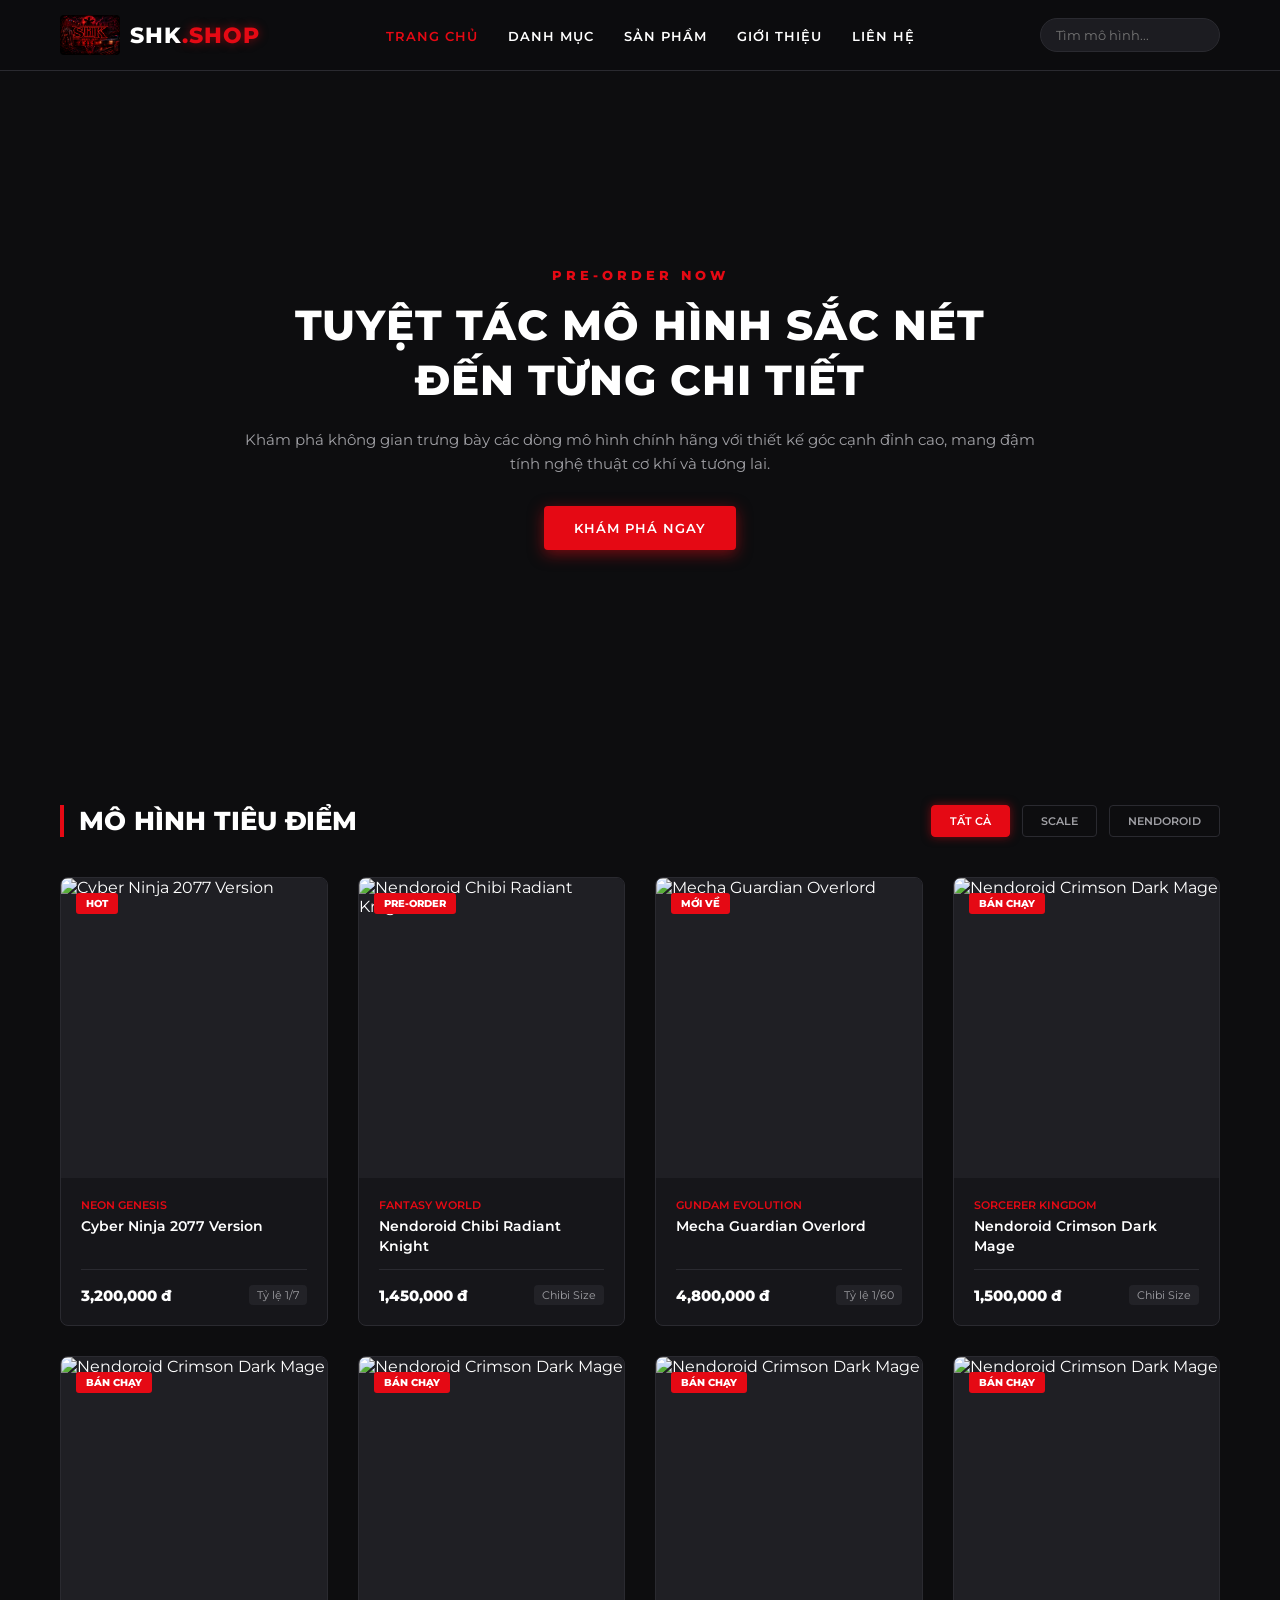
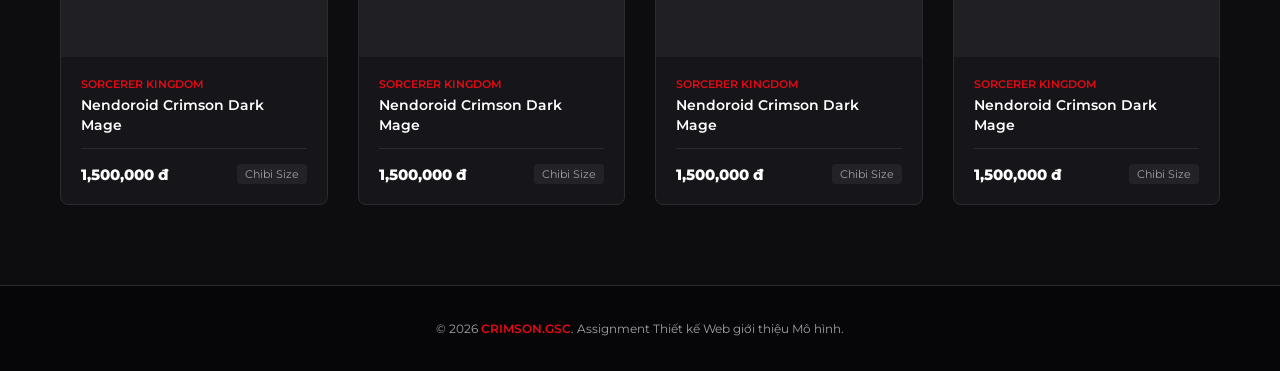
==== index.html @ b0c0d702 "create a project" ====
<!doctype html>
<html lang="vi">
  <head>
    <meta charset="UTF-8" />
    <meta name="viewport" content="width=device-width, initial-scale=1.0" />
    <title>GSC Crimson - Trang Chủ Mô Hình</title>
    <!-- Nhúng font chữ Google -->
    <link
      href="https://fonts.googleapis.com/css2?family=Montserrat:wght@300;400;600;800&display=swap"
      rel="stylesheet"
    />
    <!-- ĐƯỜNG DẪN KẾT NỐI FILE CSS THEO CẤU TRÚC THƯ MỤC CỦA BẠN -->
    <link rel="stylesheet" href="css/style.css" />
  </head>
  <body>
    <!-- NAV BAR -->
    <header>
      <nav class="navbar">
        <div class="logo-container">
          <!-- Sử dụng logo.jpg từ thư mục assets -->
          <img src="assets/logo.jpg" alt="Logo" class="logo-img" />
          <div class="logo-text">
            <a href="index.html">SHK<span>.SHOP</span></a>
          </div>
        </div>

        <!-- ĐƯỜNG DẪN ĐẾN CÁC FILE TRANG CON TRONG THƯ MỤC HTML/ -->
        <ul class="nav-links">
          <li><a href="index.html" class="active">Trang Chủ</a></li>
          <li><a href="html/danh-muc.html">Danh Mục</a></li>
          <li><a href="html/san-pham.html">Sản Phẩm</a></li>
          <li><a href="html/gioi-thieu.html">Giới Thiệu</a></li>
          <li><a href="html/lien-he.html">Liên Hệ</a></li>
        </ul>

        <div class="search-box">
          <input type="text" id="searchInput" placeholder="Tìm mô hình..." />
        </div>
      </nav>
    </header>

    <!-- HERO BANNER -->
    <section class="hero">
      <div class="hero-content">
        <span class="hero-tag">Pre-Order Now</span>
        <h1>Tuyệt Tác Mô Hình Sắc Nét Đến Từng Chi Tiết</h1>
        <p>
          Khám phá không gian trưng bày các dòng mô hình chính hãng với thiết kế
          góc cạnh đỉnh cao, mang đậm tính nghệ thuật cơ khí và tương lai.
        </p>
        <button
          class="cta-btn"
          onclick="window.location.href = 'html/san-pham.html'"
        >
          Khám Phá Ngay
        </button>
      </div>
    </section>

    <!-- DANH SÁCH MÔ HÌNH TIÊU ĐIỂM -->
    <main class="main-container">
      <div class="section-header">
        <h2>Mô Hình Tiêu Điểm</h2>
        <div class="filter-tabs">
          <button
            class="filter-btn active"
            onclick="filterCategory('all', event)"
          >
            Tất cả
          </button>
          <button class="filter-btn" onclick="filterCategory('scale', event)">
            Scale
          </button>
          <button class="filter-btn" onclick="filterCategory('nendo', event)">
            Nendoroid
          </button>
        </div>
      </div>

      <!-- LƯỚI SẢN PHẨM RỖNG - JAVASCRIPT SẼ TỰ ĐỘNG SINH CODE VÀO ĐÂY -->
      <div class="products-grid" id="productGrid"></div>
    </main>

    <!-- FOOTER -->
    <footer>
      <p>
        &copy; 2026 <span>CRIMSON.GSC</span>. Assignment Thiết kế Web giới thiệu
        Mô hình.
      </p>
    </footer>

    <!-- ĐƯỜNG DẪN KẾT NỐI FILE SCRIPT JS -->
    <script src="js/script.js"></script>
    <script>
      // 1. Tự động đổ dữ liệu từ mảng products vào giao diện khi vừa tải trang
      // Tham số thứ hai là `false` vì file index.html đang nằm ngoài thư mục gốc
      loadAllProducts(products, false);

      // 2. Kích hoạt bộ lắng nghe sự kiện tìm kiếm cho ô nhập liệu #searchInput
      searchProducts(false);
    </script>
  </body>
</html>
---- css/style.css ----
/* ================== INITIAL SETUP & VARIABLES ================== */
:root {
  --bg-color: #0d0d0f;
  --card-bg: #16161a;
  --primary-color: #e50914; /* Đỏ Crimson */
  --primary-glow: rgba(229, 9, 20, 0.5);
  --text-light: #ffffff;
  --text-muted: #a0a0a5;
  --border-color: #2a2a30;
}

* {
  margin: 0;
  padding: 0;
  box-sizing: border-box;
  font-family: "Montserrat", sans-serif;
}

body {
  background-color: var(--bg-color);
  color: var(--text-light);
  overflow-x: hidden;
}

a {
  text-decoration: none;
  color: inherit;
}

/* ================== NAVIGATION BAR ================== */
header {
  position: fixed;
  top: 0;
  left: 0;
  width: 100%;
  background: rgba(13, 13, 15, 0.85);
  backdrop-filter: blur(10px);
  border-bottom: 1px solid var(--border-color);
  z-index: 1000;
}

.navbar {
  max-width: 1200px;
  margin: 0 auto;
  display: flex;
  justify-content: space-between;
  align-items: center;
  padding: 15px 20px;
}

.logo-container {
  display: flex;
  align-items: center;
  gap: 10px;
}

.logo-img {
  height: 40px;
  width: auto;
  border-radius: 4px;
}

.logo-text {
  font-size: 22px;
  font-weight: 800;
  letter-spacing: 1px;
}

.logo-text span {
  color: var(--primary-color);
  text-shadow: 0 0 10px var(--primary-glow);
}

.nav-links {
  display: flex;
  list-style: none;
  gap: 30px;
}

.nav-links a {
  font-size: 13px;
  font-weight: 600;
  text-transform: uppercase;
  letter-spacing: 1px;
  transition: color 0.3s ease;
}

.nav-links a:hover,
.nav-links a.active {
  color: var(--primary-color);
}

.search-box input {
  background: #1c1c21;
  border: 1px solid var(--border-color);
  padding: 8px 15px;
  border-radius: 20px;
  color: var(--text-light);
  outline: none;
  width: 180px;
  transition: all 0.3s ease;
}

.search-box input:focus {
  border-color: var(--primary-color);
  box-shadow: 0 0 10px var(--primary-glow);
  width: 230px;
}

/* ================== HERO SECTION ================== */
.hero {
  height: 75vh;
  display: flex;
  align-items: center;
  justify-content: center;
  position: relative;
  background:
    linear-gradient(rgba(13, 13, 15, 0.5), rgba(13, 13, 15, 0.95)),
    url("https://images.unsplash.com/photo-1608889174637-3c44f6326f1a?q=80&w=1920")
      no-repeat center center/cover;
  padding: 0 20px;
  margin-top: 70px;
}

.hero-content {
  text-align: center;
  max-width: 800px;
  z-index: 10;
}

.hero-tag {
  font-size: 13px;
  color: var(--primary-color);
  font-weight: 800;
  text-transform: uppercase;
  letter-spacing: 4px;
  margin-bottom: 15px;
  display: inline-block;
}

.hero h1 {
  font-size: 42px;
  font-weight: 800;
  text-transform: uppercase;
  letter-spacing: 1px;
  margin-bottom: 20px;
  line-height: 1.3;
}

.hero p {
  color: var(--text-muted);
  font-size: 15px;
  margin-bottom: 30px;
  line-height: 1.6;
}

.cta-btn {
  background: var(--primary-color);
  color: var(--text-light);
  padding: 14px 30px;
  font-weight: 600;
  text-transform: uppercase;
  letter-spacing: 1px;
  border-radius: 4px;
  box-shadow: 0 4px 15px var(--primary-glow);
  transition: all 0.3s ease;
  border: none;
  cursor: pointer;
}

.cta-btn:hover {
  transform: translateY(-2px);
  box-shadow: 0 6px 20px rgba(229, 9, 20, 0.7);
}

/* ================== MAIN CONTENT & GRID ================== */
.main-container {
  max-width: 1200px;
  margin: 60px auto;
  padding: 0 20px;
}

.section-header {
  display: flex;
  justify-content: space-between;
  align-items: flex-end;
  margin-bottom: 40px;
  border-left: 4px solid var(--primary-color);
  padding-left: 15px;
}

.section-header h2 {
  font-size: 26px;
  text-transform: uppercase;
  font-weight: 800;
}

.filter-tabs {
  display: flex;
  gap: 12px;
}

.filter-btn {
  background: transparent;
  border: 1px solid var(--border-color);
  color: var(--text-muted);
  padding: 8px 18px;
  font-size: 11px;
  font-weight: 600;
  text-transform: uppercase;
  cursor: pointer;
  border-radius: 4px;
  transition: all 0.3s ease;
}

.filter-btn.active,
.filter-btn:hover {
  background: var(--primary-color);
  border-color: var(--primary-color);
  color: var(--text-light);
  box-shadow: 0 0 10px var(--primary-glow);
}

.products-grid {
  display: grid;
  grid-template-columns: repeat(auto-fill, minmax(260px, 1fr));
  gap: 30px;
}

.product-card {
  background: var(--card-bg);
  border: 1px solid var(--border-color);
  border-radius: 8px;
  overflow: hidden;
  transition: all 0.3s ease;
  position: relative;
}

.product-card:hover {
  transform: translateY(-5px);
  border-color: var(--primary-color);
  box-shadow: 0 10px 20px rgba(229, 9, 20, 0.15);
}

.badge {
  position: absolute;
  top: 15px;
  left: 15px;
  background: var(--primary-color);
  color: white;
  padding: 4px 10px;
  font-size: 10px;
  font-weight: 800;
  text-transform: uppercase;
  border-radius: 3px;
  z-index: 5;
}

.img-container {
  width: 100%;
  height: 300px;
  overflow: hidden;
  background: #1f1f24;
}

.img-container img {
  width: 100%;
  height: 100%;
  object-fit: cover;
  transition: transform 0.4s ease;
}

.product-card:hover .img-container img {
  transform: scale(1.06);
}

.product-info {
  padding: 20px;
}

.product-series {
  font-size: 11px;
  color: var(--primary-color);
  font-weight: 600;
  text-transform: uppercase;
  margin-bottom: 5px;
}

.product-title {
  font-size: 14px;
  font-weight: 600;
  margin-bottom: 12px;
  line-height: 1.4;
  height: 40px;
  display: -webkit-box;
  -webkit-line-clamp: 2;
  -webkit-box-orient: vertical;
  overflow: hidden;
}

.product-meta {
  display: flex;
  justify-content: space-between;
  align-items: center;
  border-top: 1px solid var(--border-color);
  padding-top: 15px;
}

.price {
  font-weight: 800;
  font-size: 15px;
}

.scale {
  font-size: 11px;
  color: var(--text-muted);
  background: #222227;
  padding: 3px 8px;
  border-radius: 4px;
}

/* ================== FOOTER ================== */
footer {
  background: #060608;
  border-top: 1px solid var(--border-color);
  padding: 35px 20px;
  text-align: center;
  margin-top: 80px;
}

footer p {
  color: var(--text-muted);
  font-size: 12px;
}

footer span {
  color: var(--primary-color);
  font-weight: 600;
}
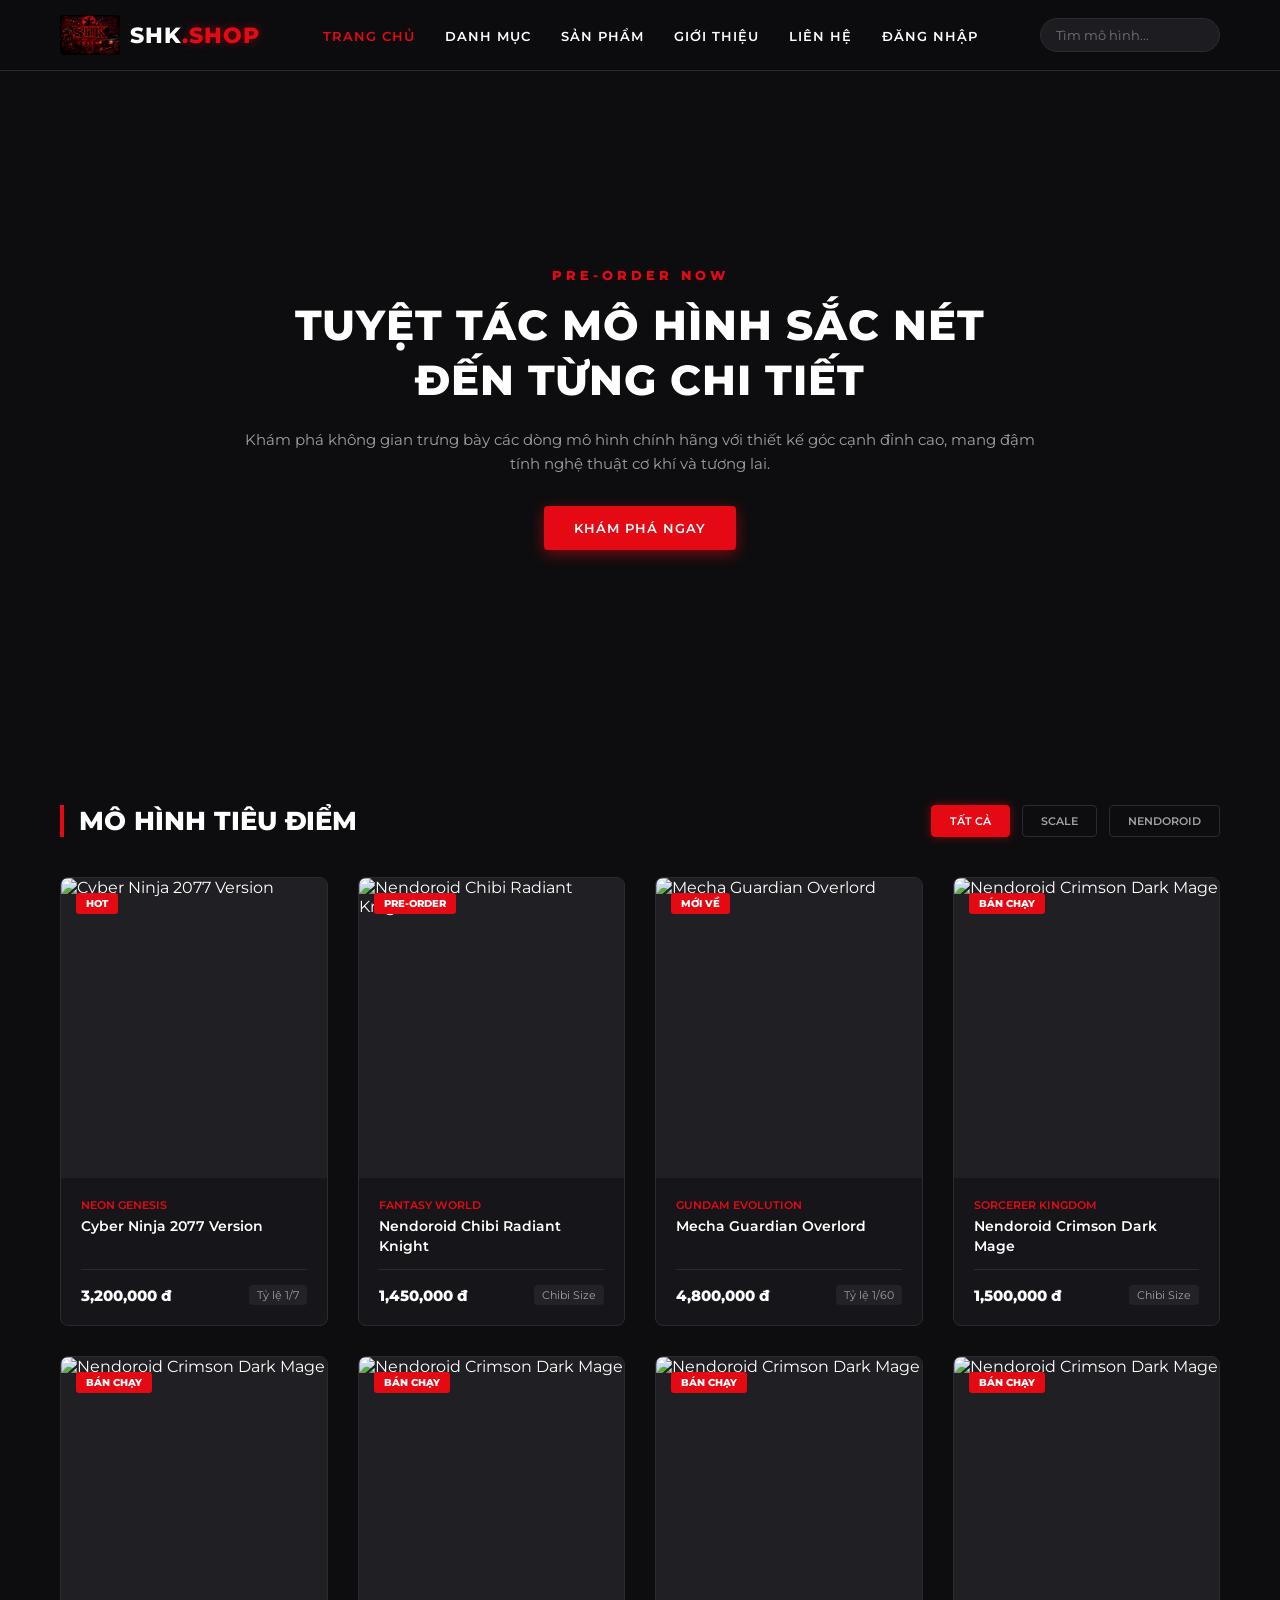
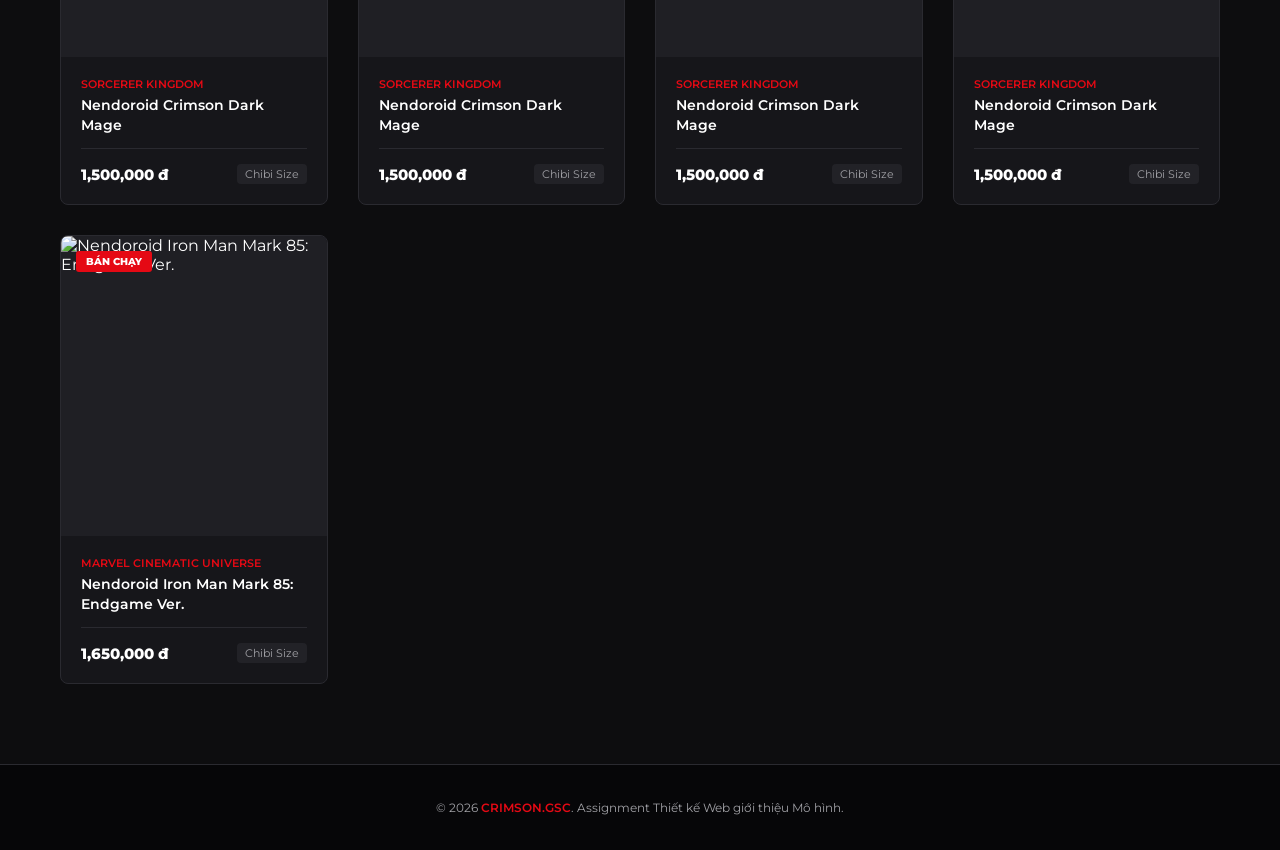
==== commit 0d7296ab: "Create a project" ====
--- a/index.html
+++ b/index.html
@@ -31,6 +31,7 @@
           <li><a href="html/san-pham.html">Sản Phẩm</a></li>
           <li><a href="html/gioi-thieu.html">Giới Thiệu</a></li>
           <li><a href="html/lien-he.html">Liên Hệ</a></li>
+          <li><a href="html/dang-nhap.html" id="navAuth">Đăng Nhập</a></li>
         </ul>
 
         <div class="search-box">
@@ -99,5 +100,18 @@
       // 2. Kích hoạt bộ lắng nghe sự kiện tìm kiếm cho ô nhập liệu #searchInput
       searchProducts(false);
     </script>
+    <script>
+      // Kiểm tra nếu có người dùng đã đăng nhập thành công
+      const currentUser = localStorage.getItem("currentUser");
+      if (currentUser) {
+        const navAuth = document.getElementById("navAuth");
+        navAuth.innerText = `Hi, ${currentUser} (Thoát)`;
+        navAuth.href = "#";
+        navAuth.onclick = function () {
+          localStorage.removeItem("currentUser"); // Đăng xuất
+          window.location.reload();
+        };
+      }
+    </script>
   </body>
 </html>
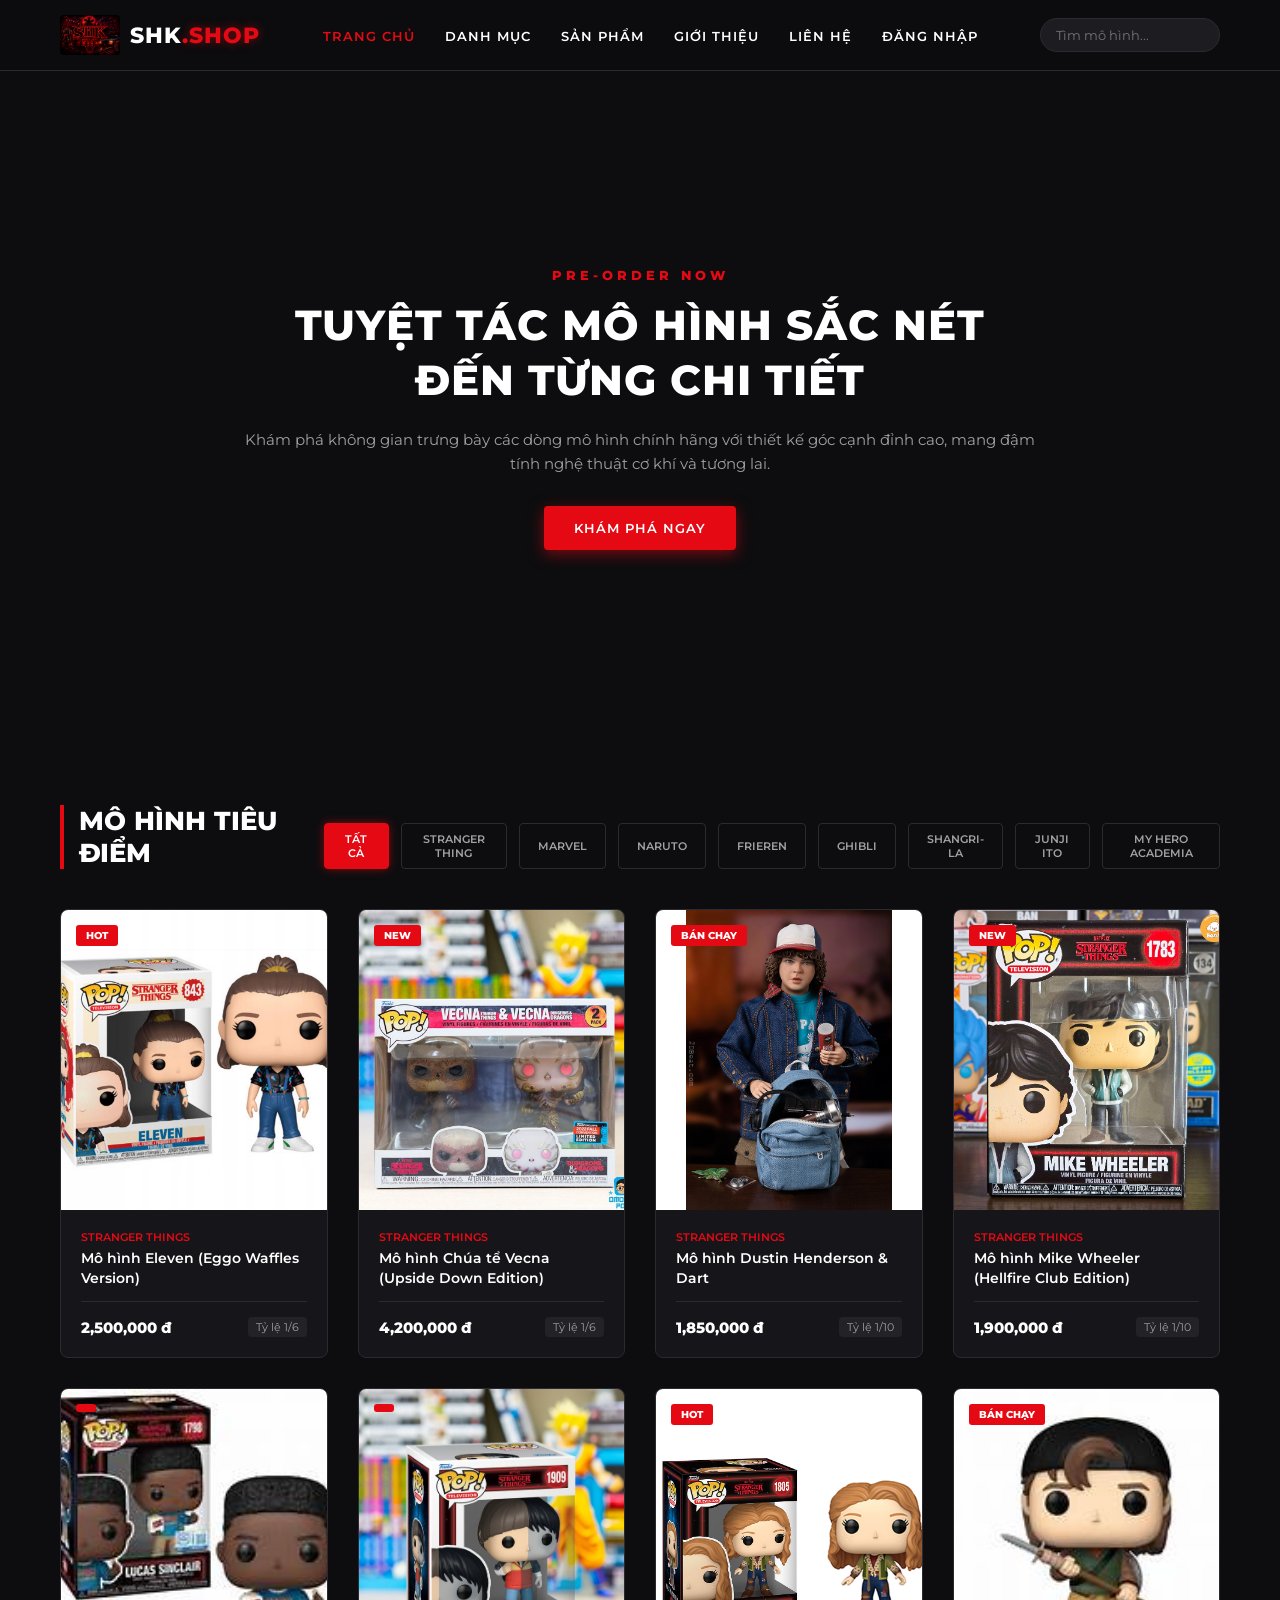
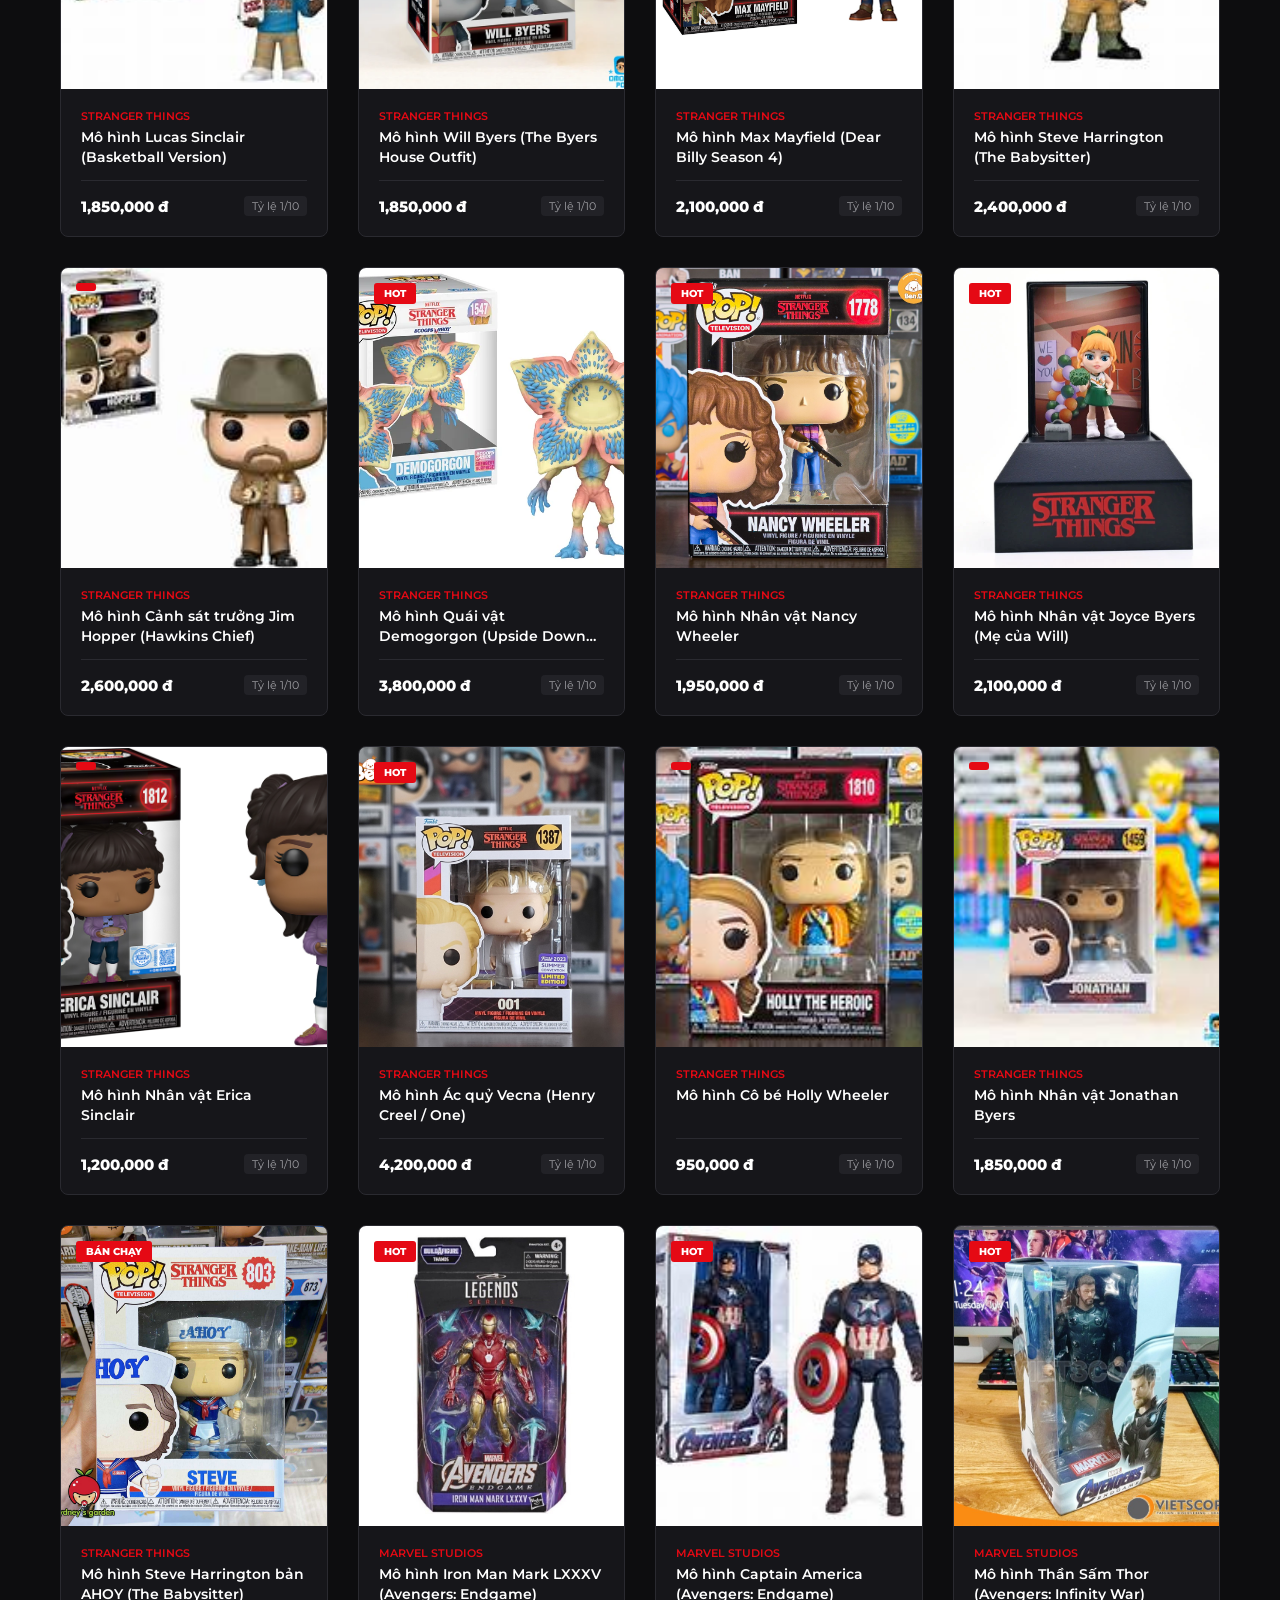
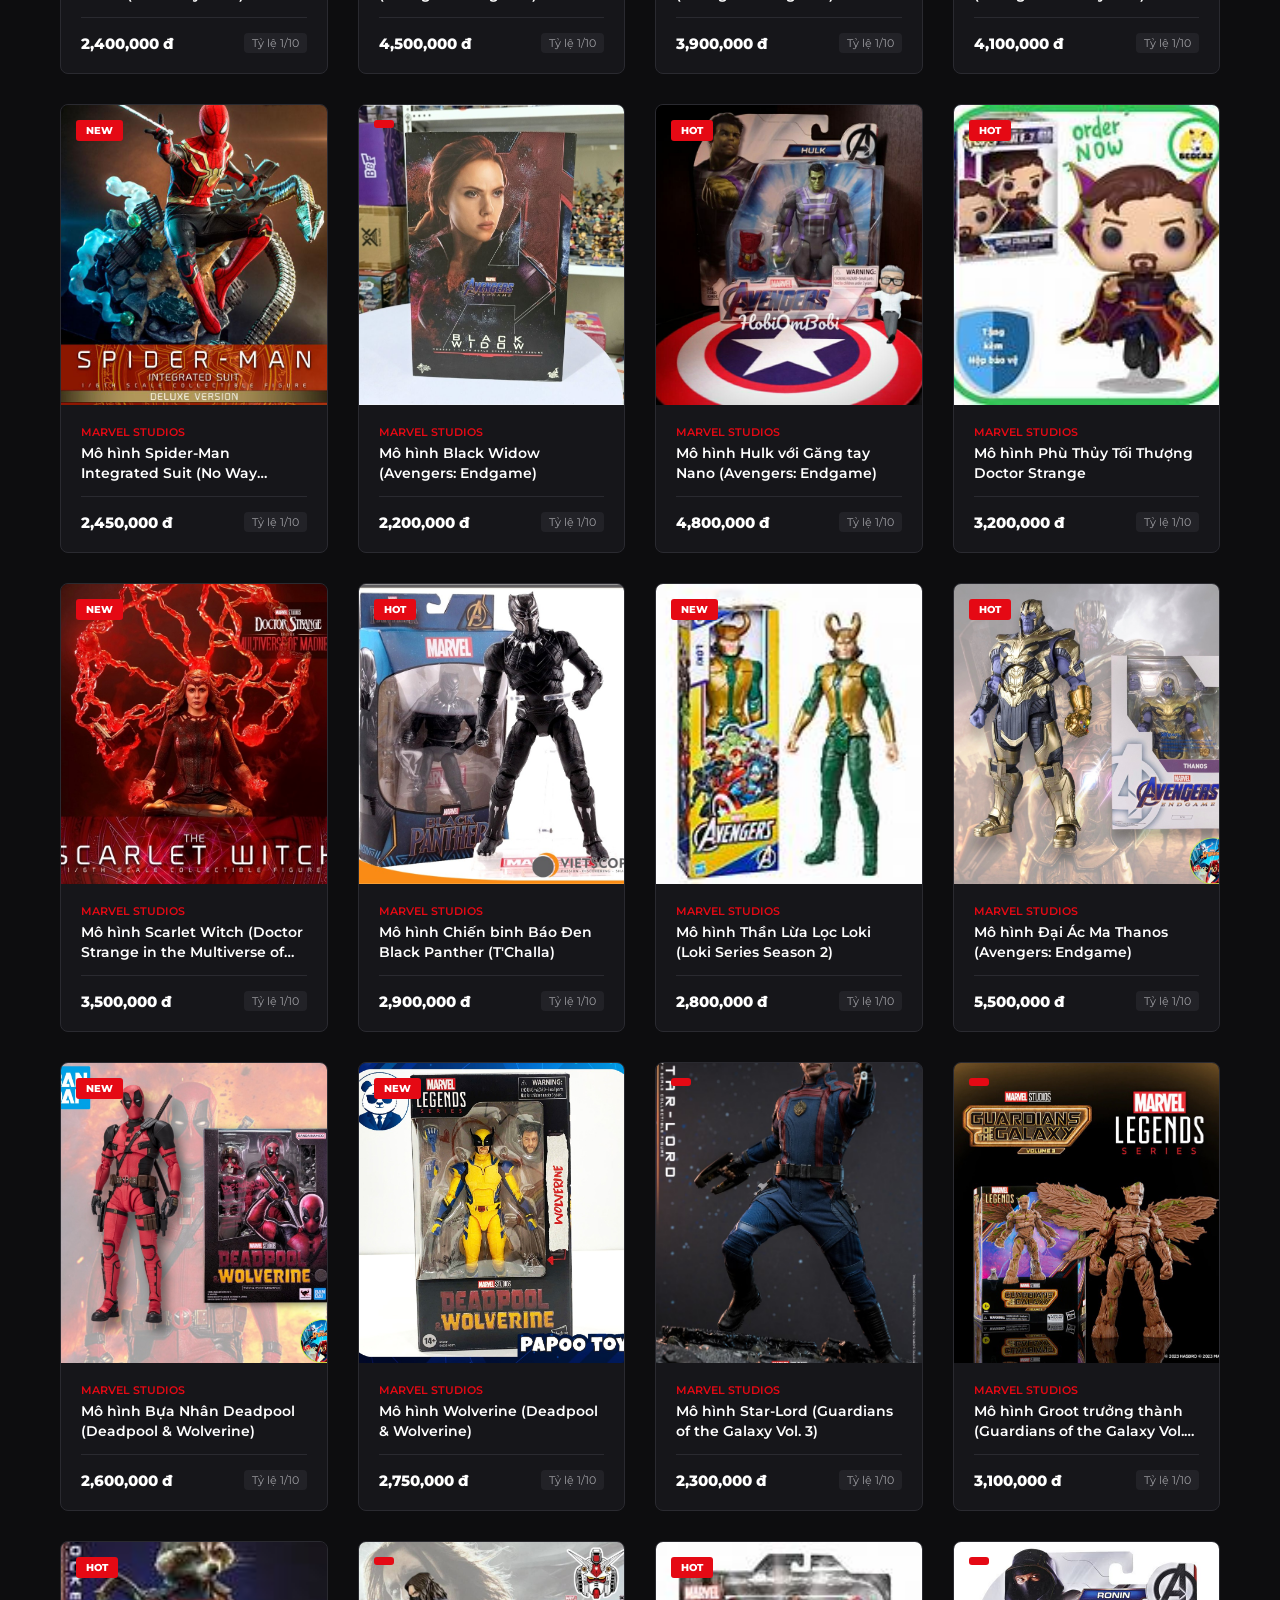
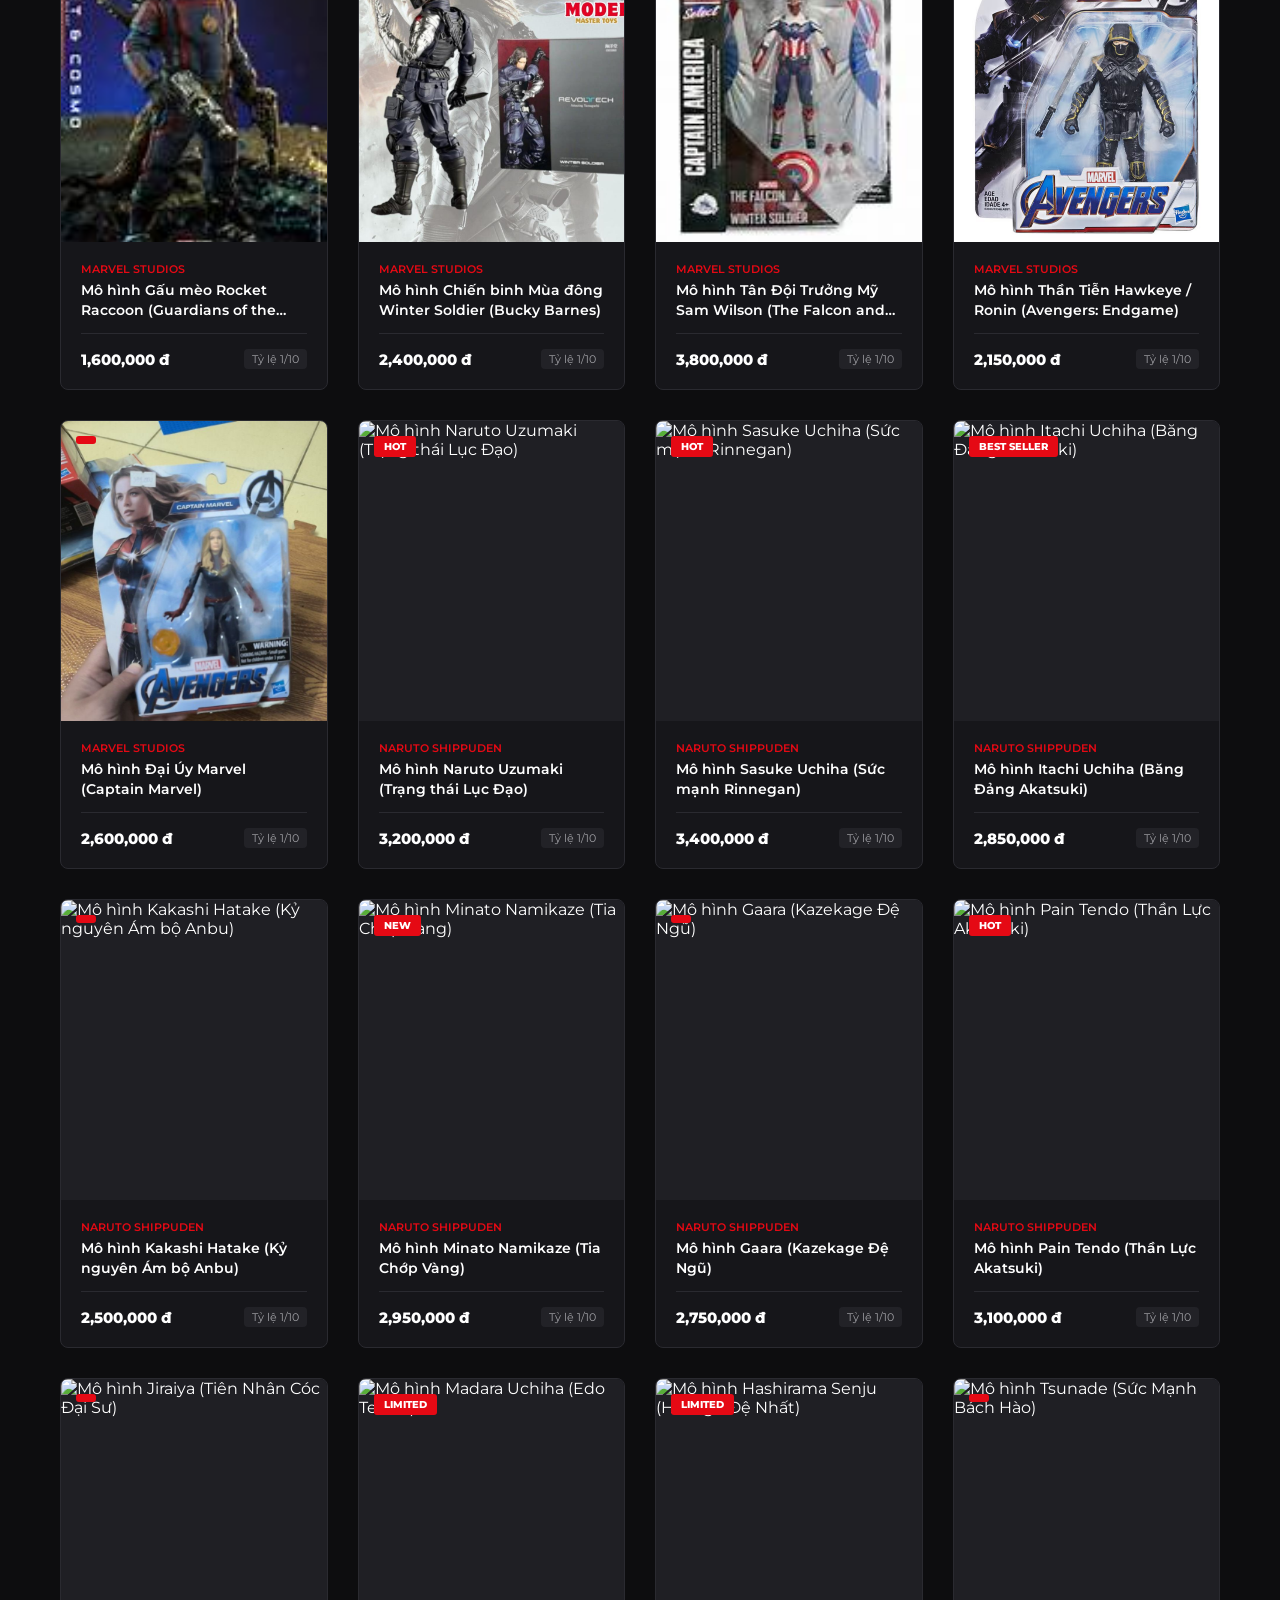
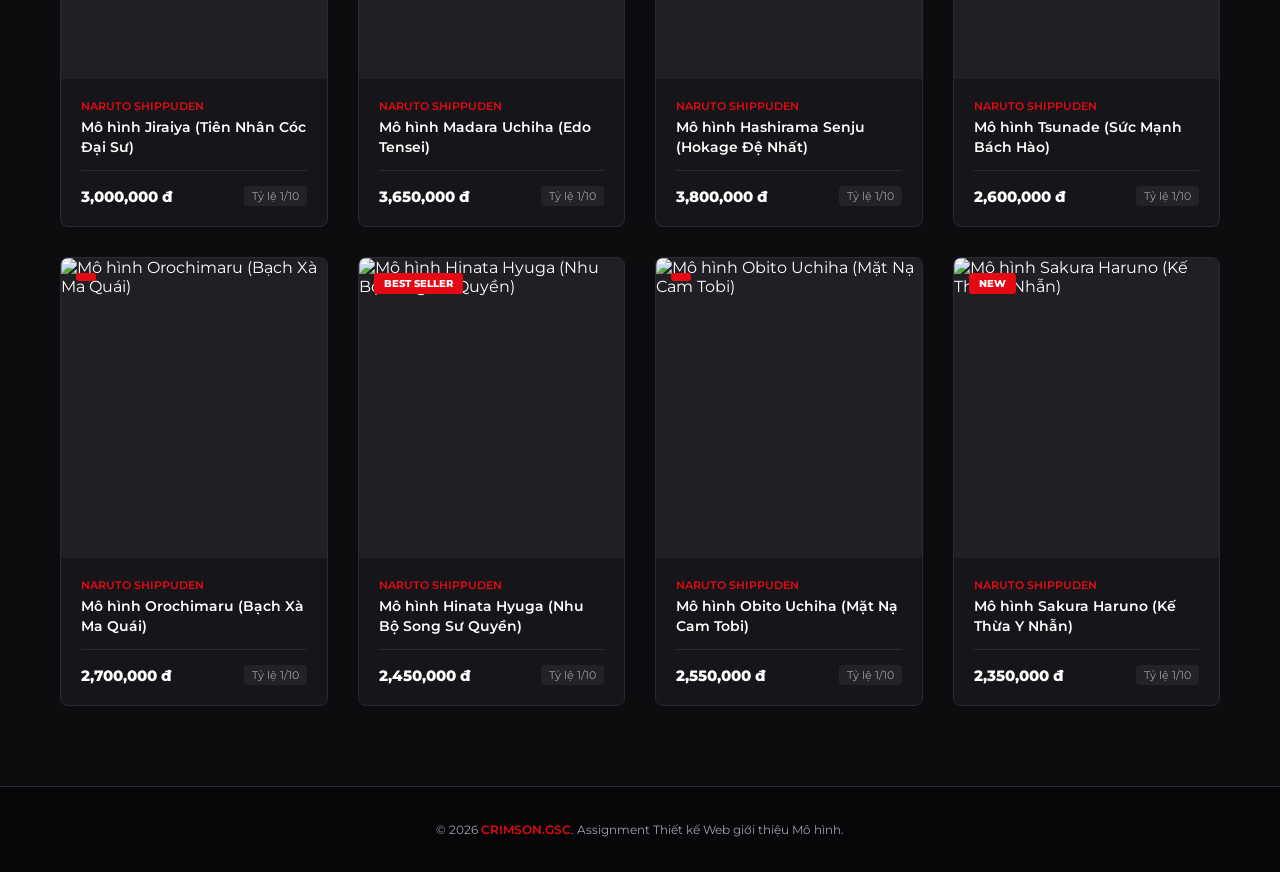
==== commit e70aa35e: "Create a project" ====
--- a/index.html
+++ b/index.html
@@ -63,17 +63,57 @@
       <div class="section-header">
         <h2>Mô Hình Tiêu Điểm</h2>
         <div class="filter-tabs">
+          <!-- Tìm cụm nút kế bên tiêu đề MÔ HÌNH TIÊU ĐIỂM và sửa lại thành: -->
           <button
             class="filter-btn active"
-            onclick="filterCategory('all', event)"
+            onclick="filterHomeProducts('all', this)"
           >
-            Tất cả
+            TẤT CẢ
           </button>
-          <button class="filter-btn" onclick="filterCategory('scale', event)">
-            Scale
+          <button
+            class="filter-btn"
+            onclick="filterHomeProducts('strangerthing', this)"
+          >
+            STRANGER THING
           </button>
-          <button class="filter-btn" onclick="filterCategory('nendo', event)">
-            Nendoroid
+          <button
+            class="filter-btn"
+            onclick="filterHomeProducts('marvel', this)"
+          >
+            MARVEL
+          </button>
+          <button
+            class="filter-btn"
+            onclick="filterHomeProducts('naruto', this)"
+          >
+            NARUTO
+          </button>
+          <button
+            class="filter-btn"
+            onclick="filterHomeProducts('frieren', this)"
+          >
+            FRIEREN
+          </button>
+          <button
+            class="filter-btn"
+            onclick="filterHomeProducts('ghibli', this)"
+          >
+            GHIBLI
+          </button>
+          <button
+            class="filter-btn"
+            onclick="filterHomeProducts('shangrila', this)"
+          >
+            SHANGRI-LA
+          </button>
+          <button
+            class="filter-btn"
+            onclick="filterHomeProducts('junji-ito', this)"
+          >
+            JUNJI ITO
+          </button>
+          <button class="filter-btn" onclick="filterHomeProducts('mha', this)">
+            MY HERO ACADEMIA
           </button>
         </div>
       </div>
@@ -113,5 +153,26 @@
         };
       }
     </script>
+
+    <script>
+      // Thêm hàm này vào script của trang index.html
+      function filterHomeProducts(type, btnElement) {
+        // 1. Xử lý giao diện: Bỏ màu đỏ (active) ở nút cũ, chuyển sang nút vừa bấm
+        const sisterButtons =
+          btnElement.parentElement.querySelectorAll("button");
+        sisterButtons.forEach((btn) => btn.classList.remove("active")); // Xóa active cũ
+        btnElement.classList.add("active"); // Thêm active vào nút hiện tại
+
+        // 2. Xử lý dữ liệu: Lọc mảng sản phẩm dựa theo loại (type)
+        let filteredResult = products;
+        if (type !== "all") {
+          filteredResult = products.filter((item) => item.type === type);
+        }
+
+        // 3. Hiển thị danh sách đã lọc ra màn hình
+        // Để tham số thứ hai là FALSE vì file index.html nằm ở ngoài thư mục gốc
+        loadAllProducts(filteredResult, false);
+      }
+    </script>
   </body>
 </html>
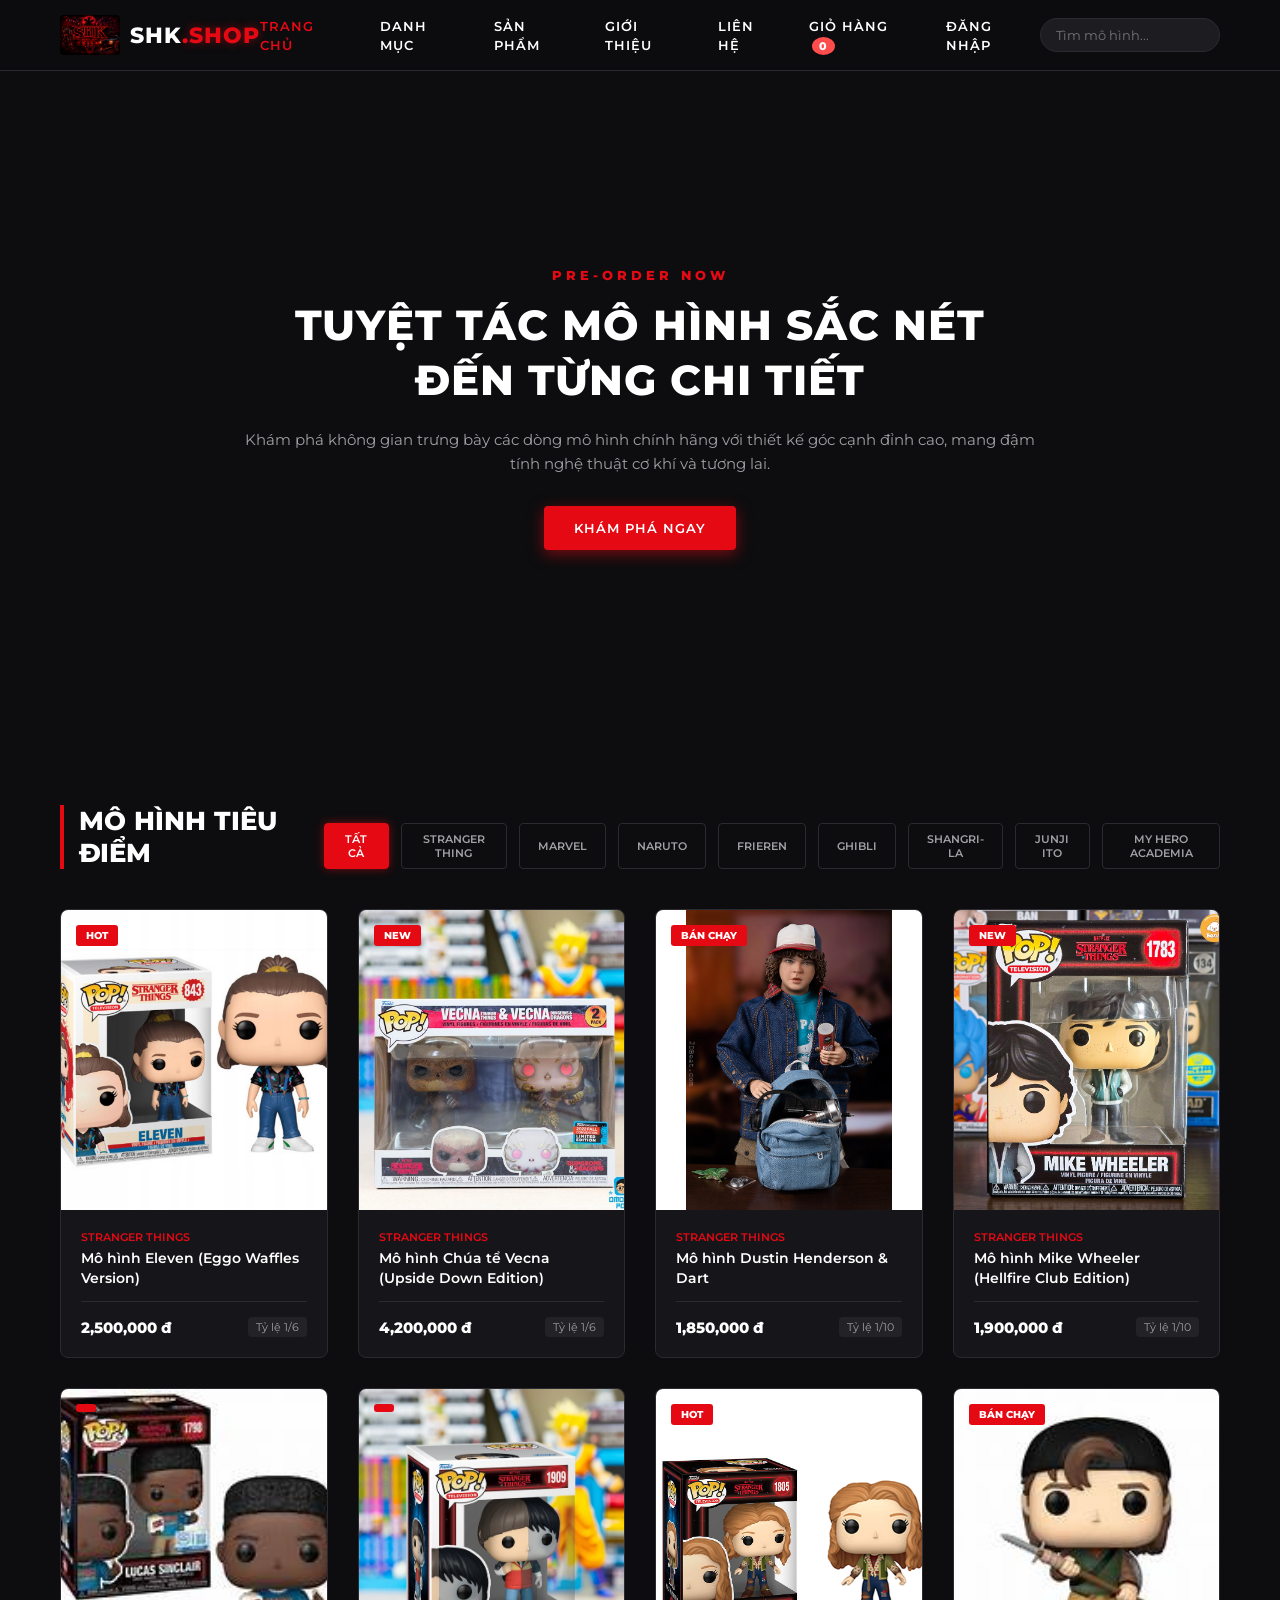
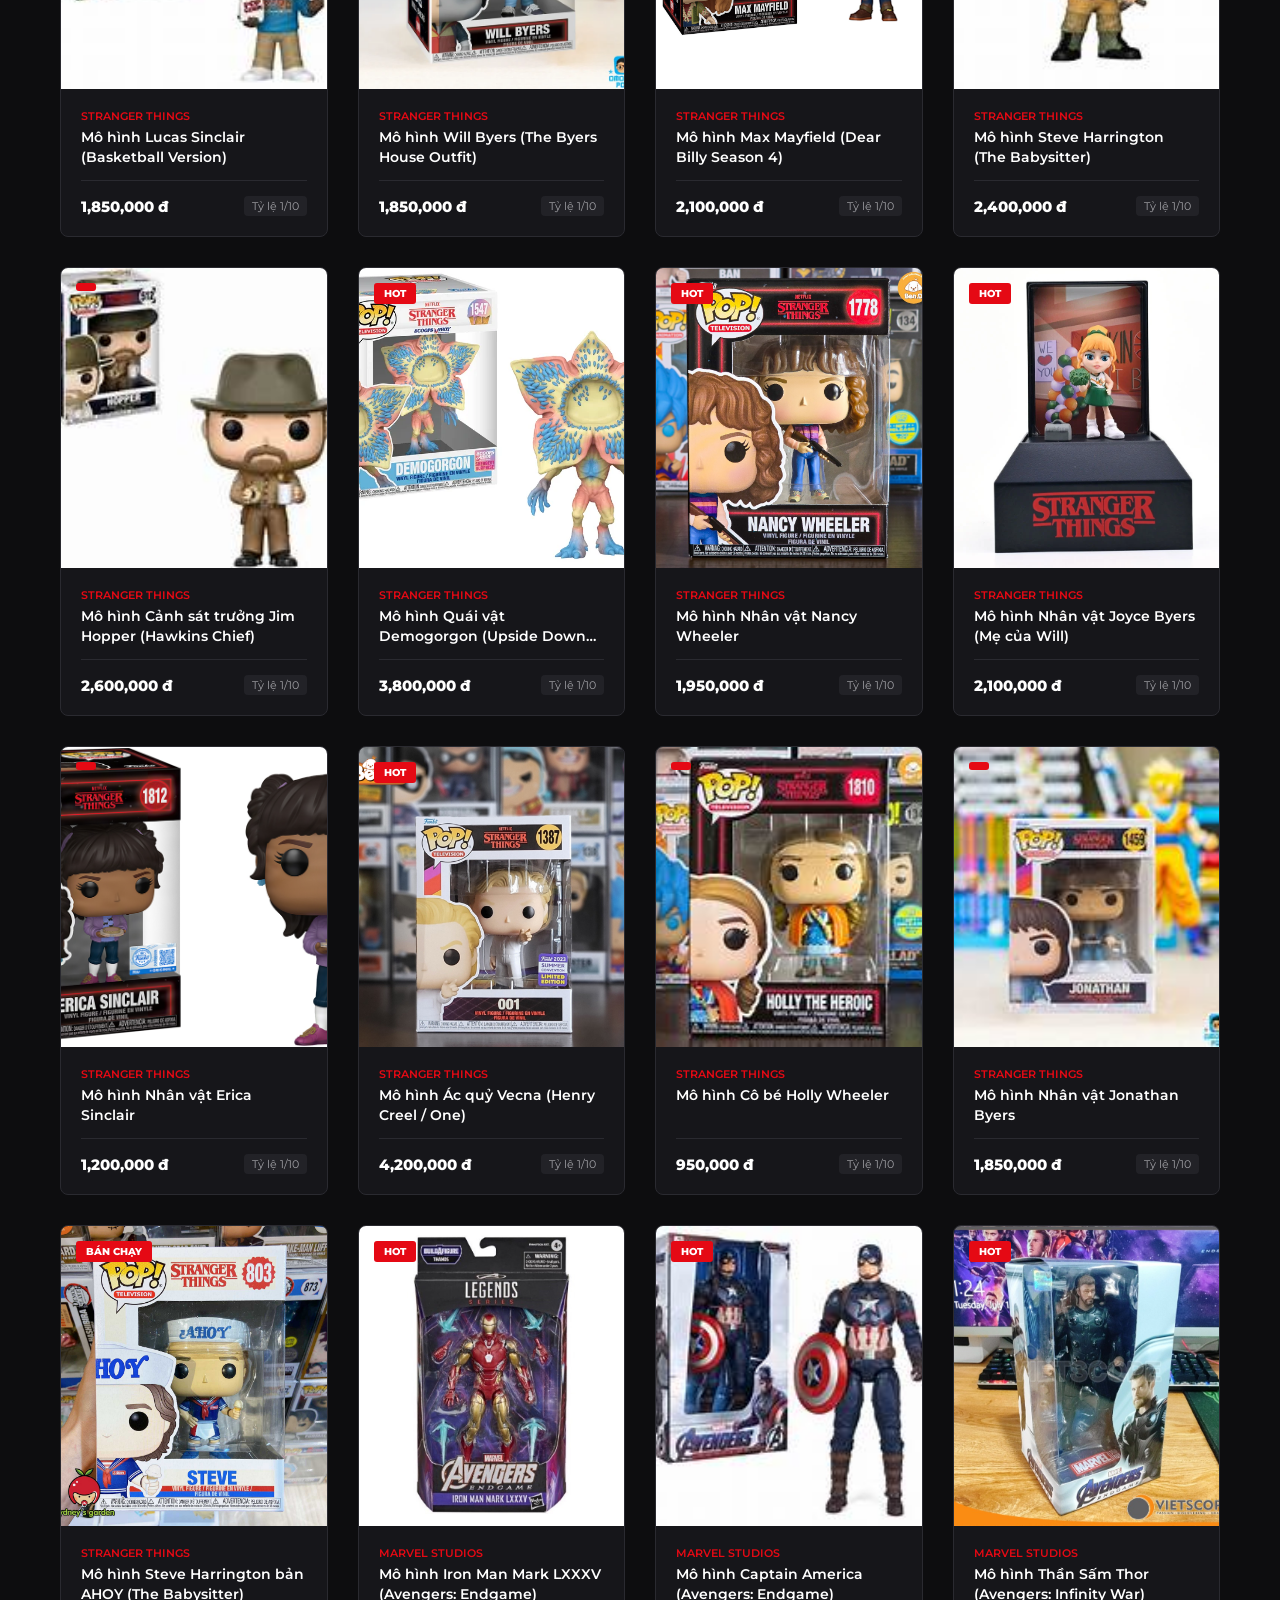
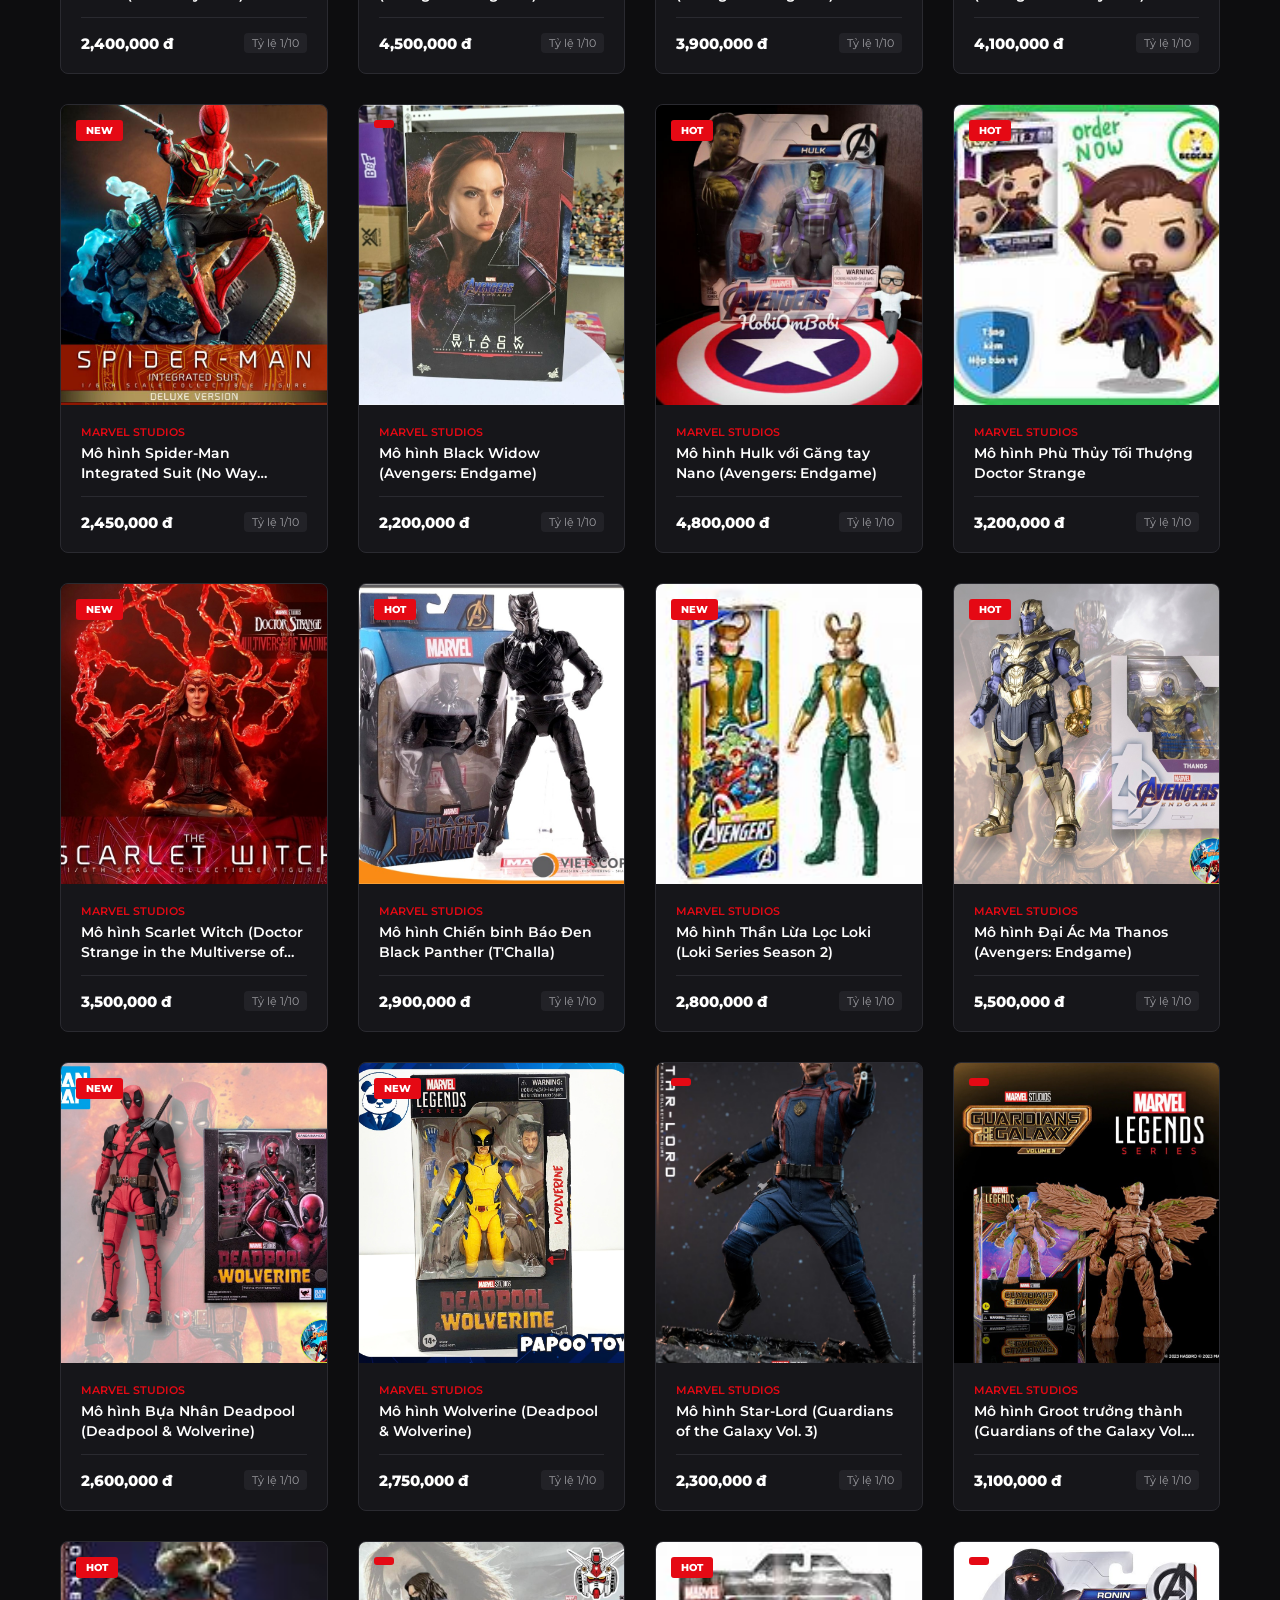
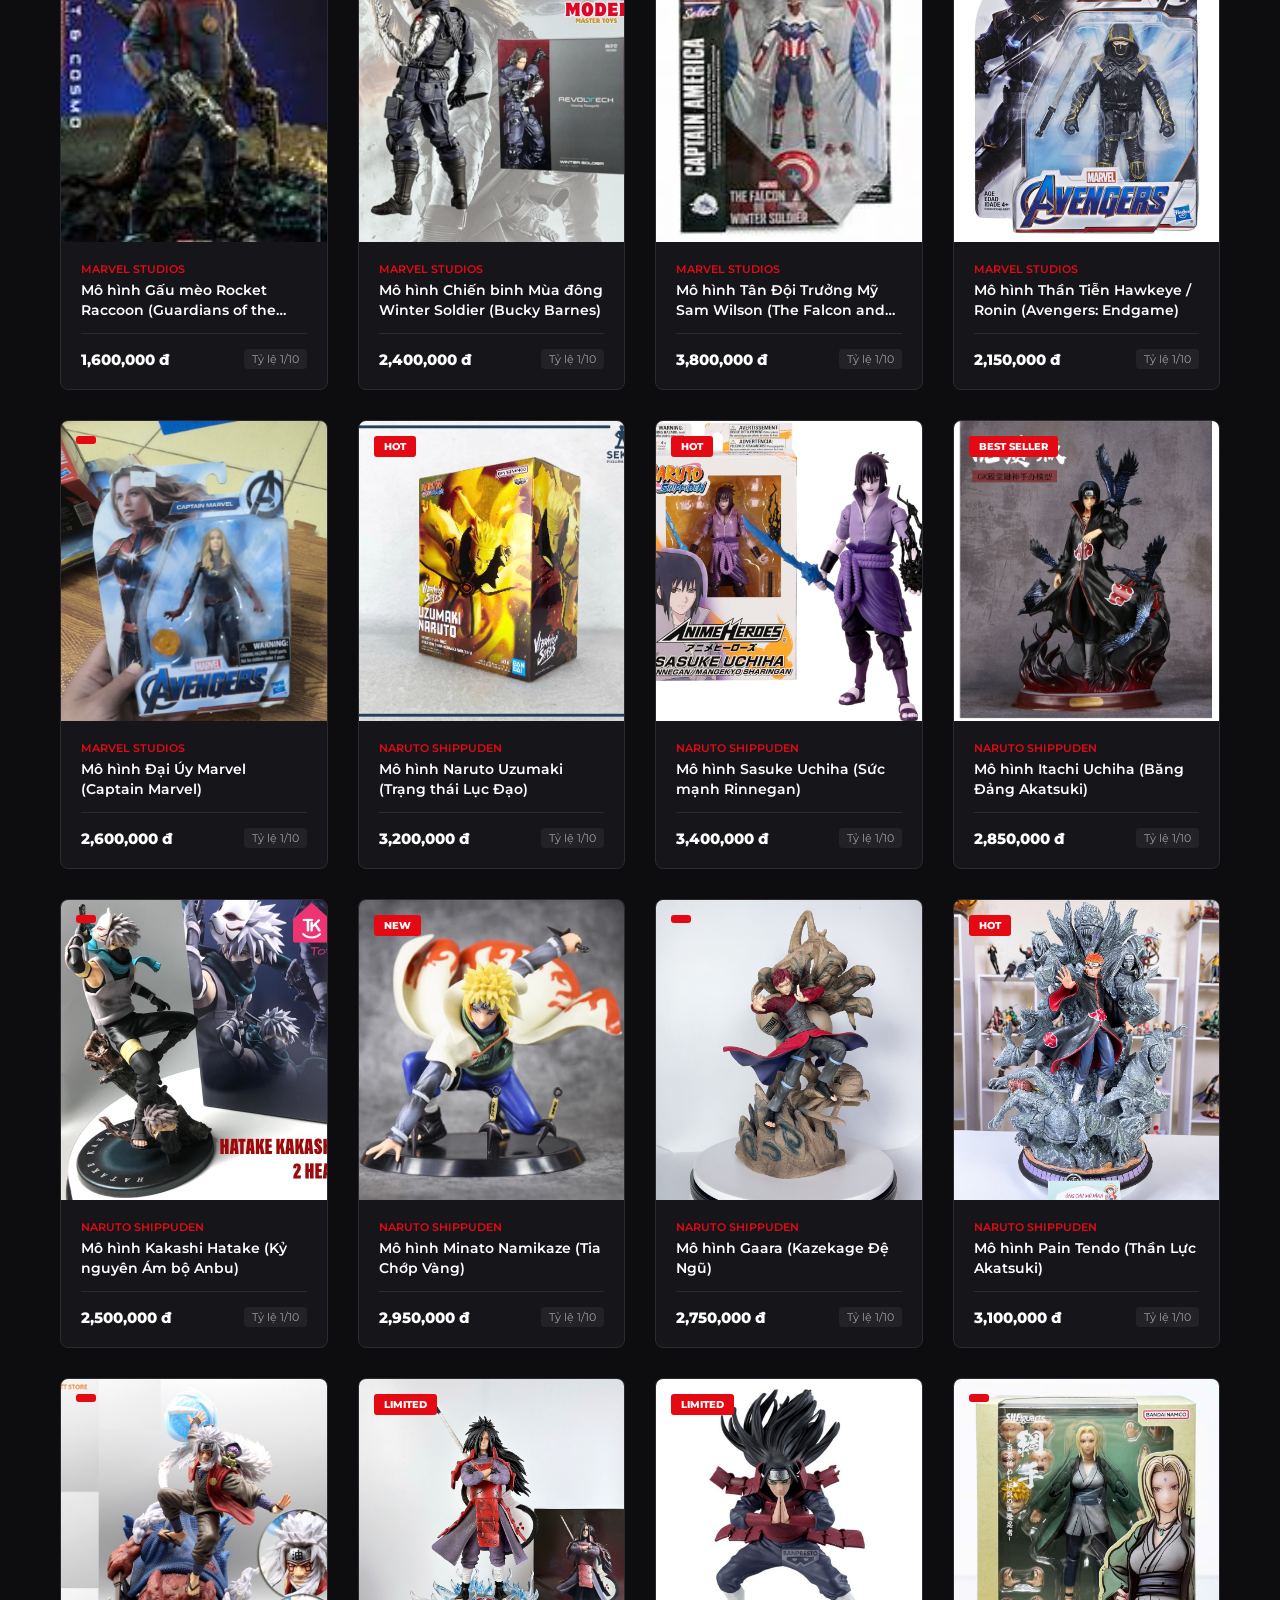
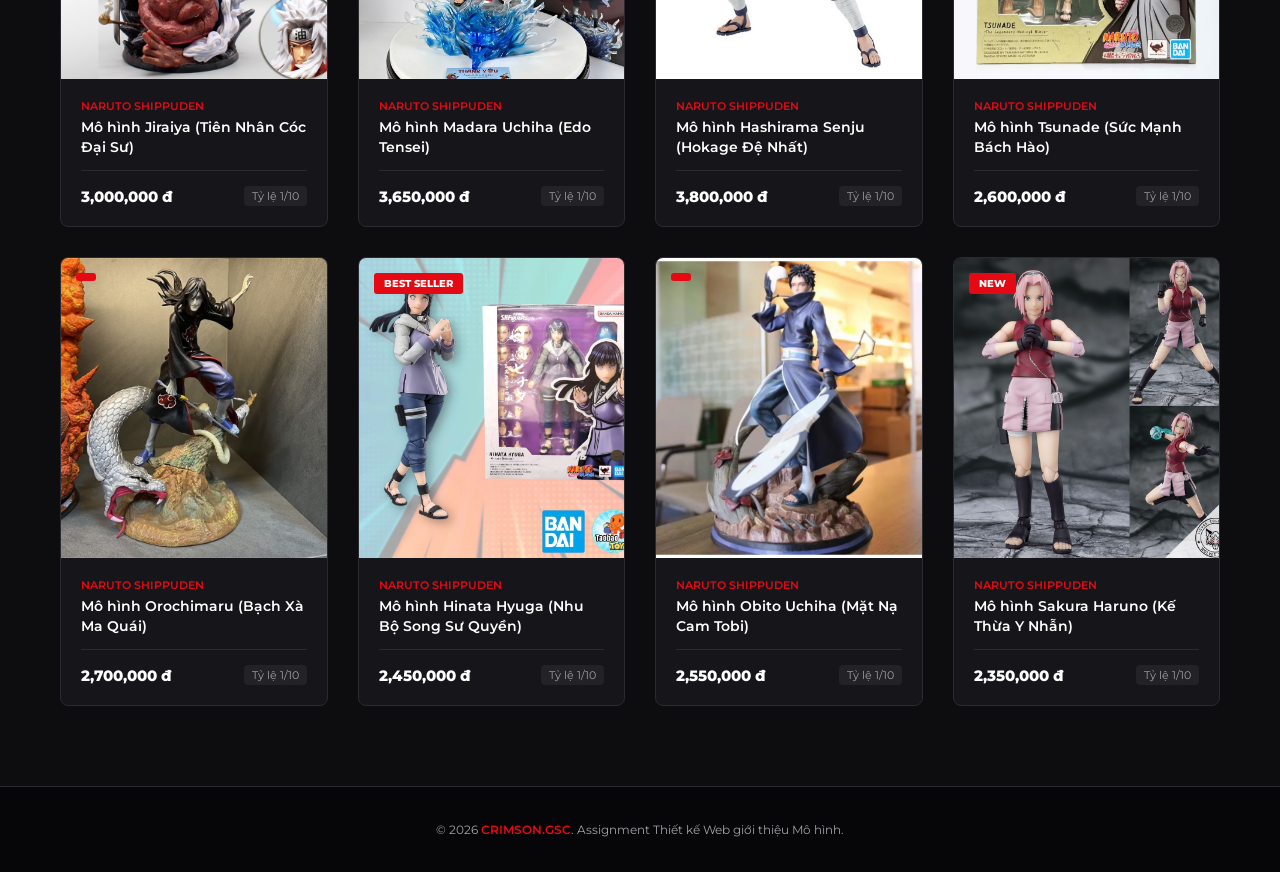
==== commit 48fe489a: "Create a project" ====
--- a/index.html
+++ b/index.html
@@ -31,6 +31,24 @@
           <li><a href="html/san-pham.html">Sản Phẩm</a></li>
           <li><a href="html/gioi-thieu.html">Giới Thiệu</a></li>
           <li><a href="html/lien-he.html">Liên Hệ</a></li>
+          <li>
+            <a href="html/gio-hang.html" id="navCart">
+              GIỎ HÀNG
+              <span
+                id="cartCount"
+                style="
+                  background: #ff4d4d;
+                  color: white;
+                  padding: 2px 7px;
+                  border-radius: 50%;
+                  font-size: 11px;
+                  font-weight: 800;
+                  margin-left: 3px;
+                "
+                >0</span
+              >
+            </a>
+          </li>
           <li><a href="html/dang-nhap.html" id="navAuth">Đăng Nhập</a></li>
         </ul>
 
--- a/css/style.css
+++ b/css/style.css
@@ -337,3 +337,33 @@
   color: var(--primary-color);
   font-weight: 600;
 }
+/* Style cho cụm nút bấm */
+.product-actions {
+  display: flex;
+  gap: 8px;
+  margin-top: 15px;
+  width: 100%;
+}
+
+/* Nút hình giỏ hàng nhỏ kế bên */
+.cart-icon-btn {
+  background: transparent;
+  color: #ff4d4d;
+  border: 1px solid #ff4d4d;
+  padding: 0 12px;
+  font-size: 16px;
+  border-radius: 4px;
+  cursor: pointer;
+  transition: all 0.3s ease;
+  display: flex;
+  align-items: center;
+  justify-content: center;
+}
+
+/* Hiệu ứng khi rê chuột vào nút giỏ hàng */
+.cart-icon-btn:hover {
+  background: #ff4d4d;
+  color: white;
+  box-shadow: 0 0 10px rgba(255, 77, 77, 0.5);
+  transform: translateY(-2px);
+}
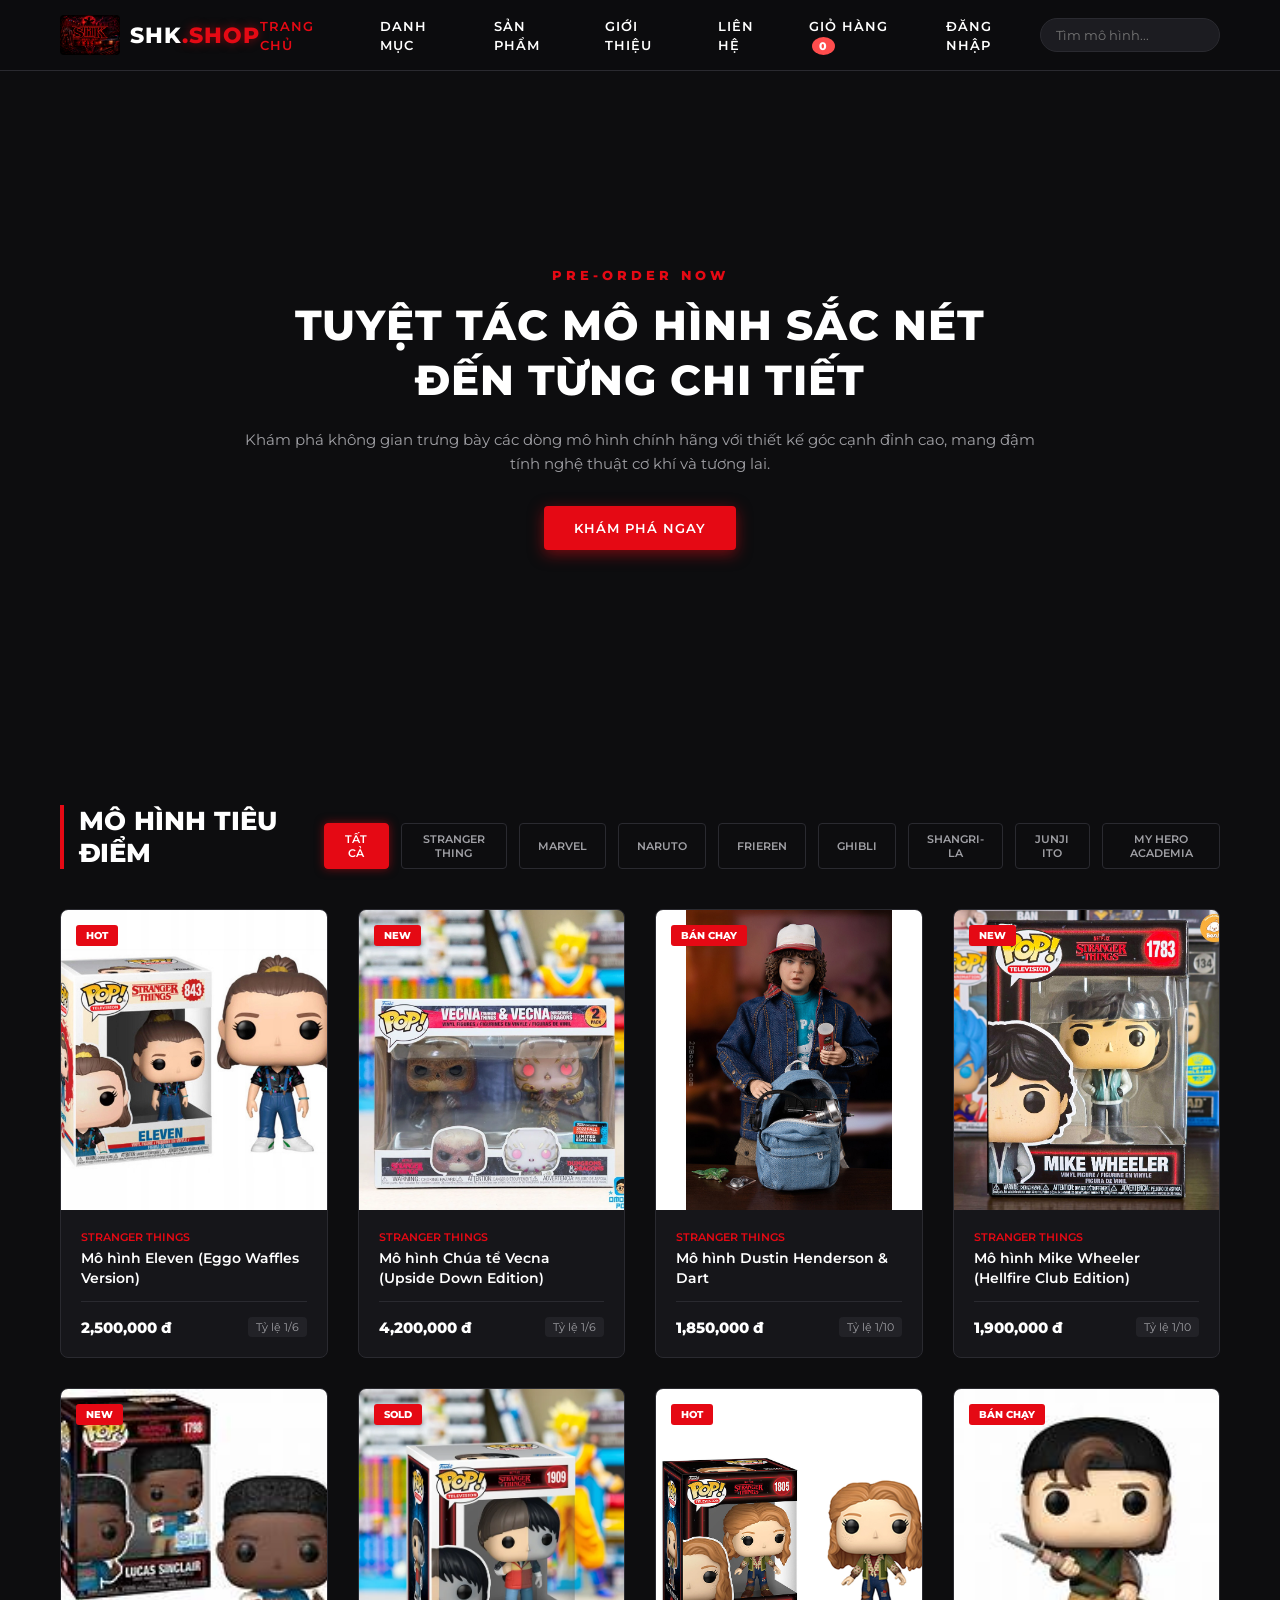
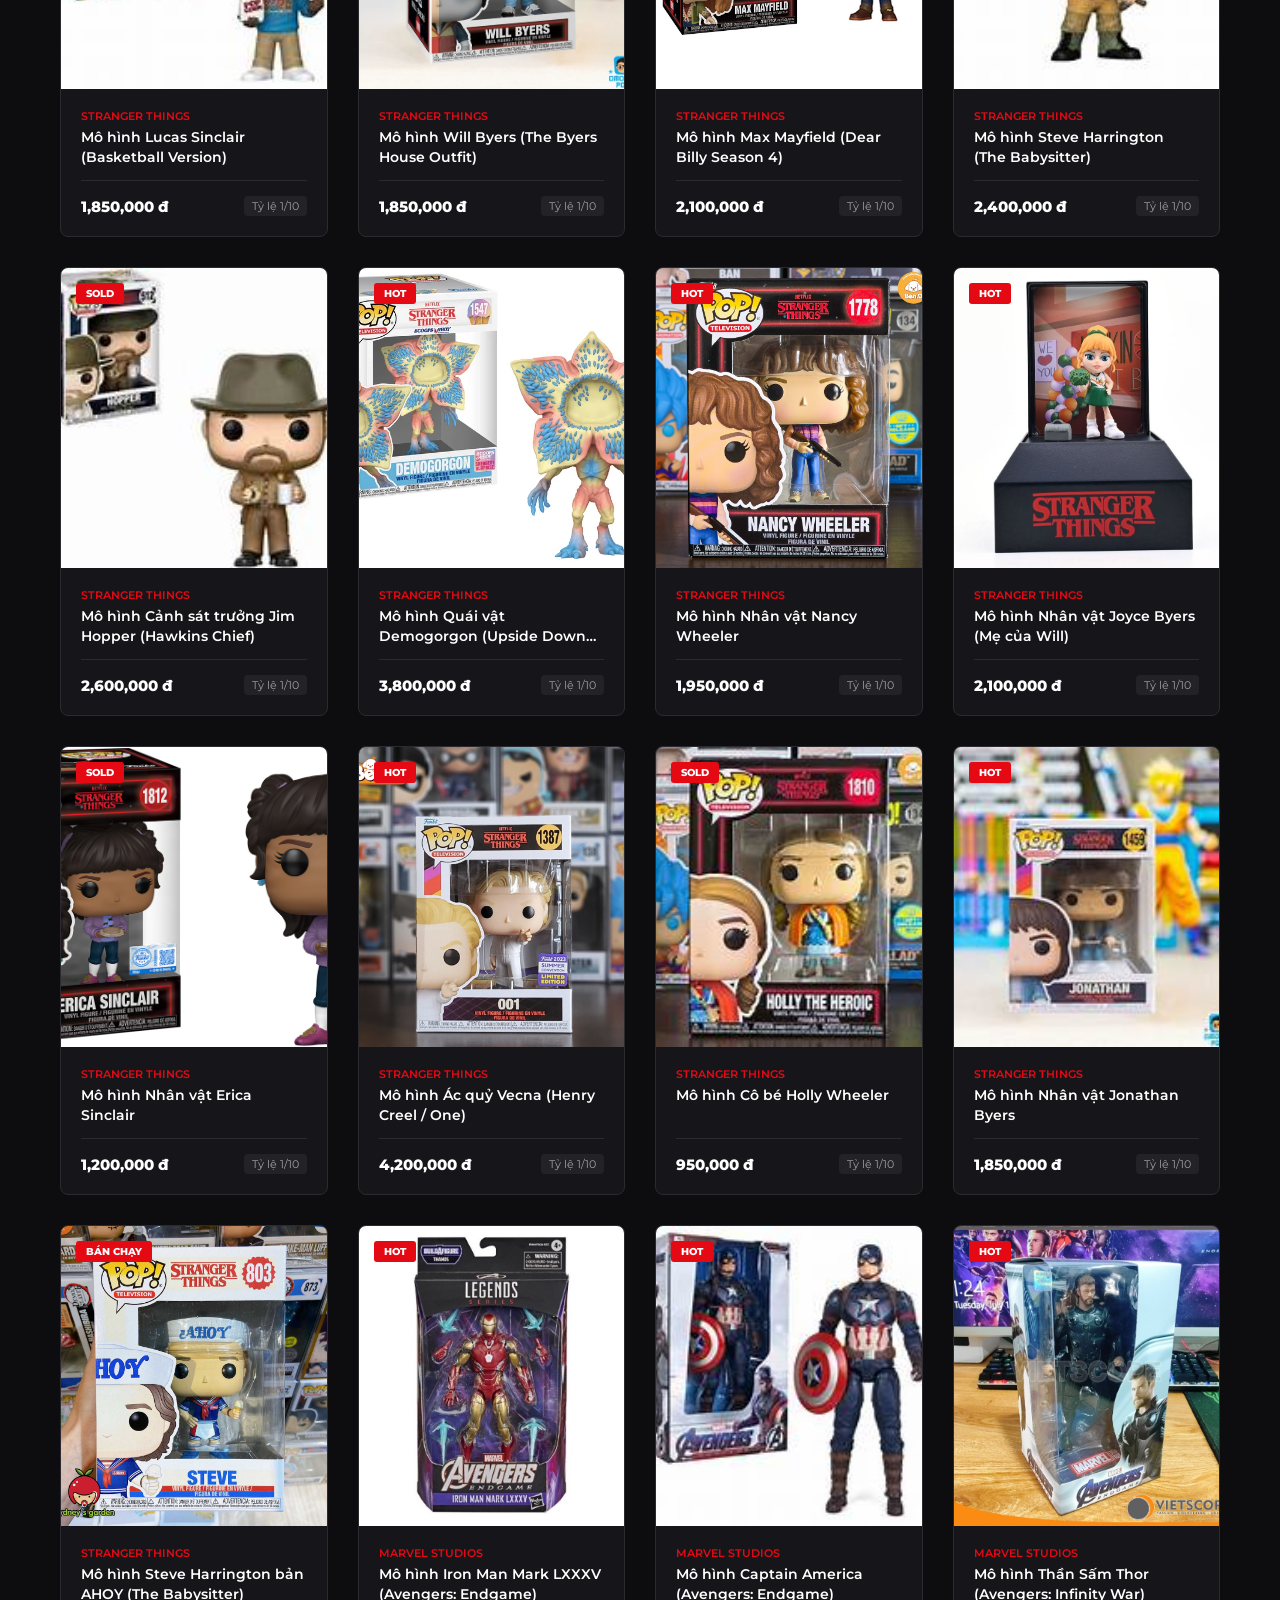
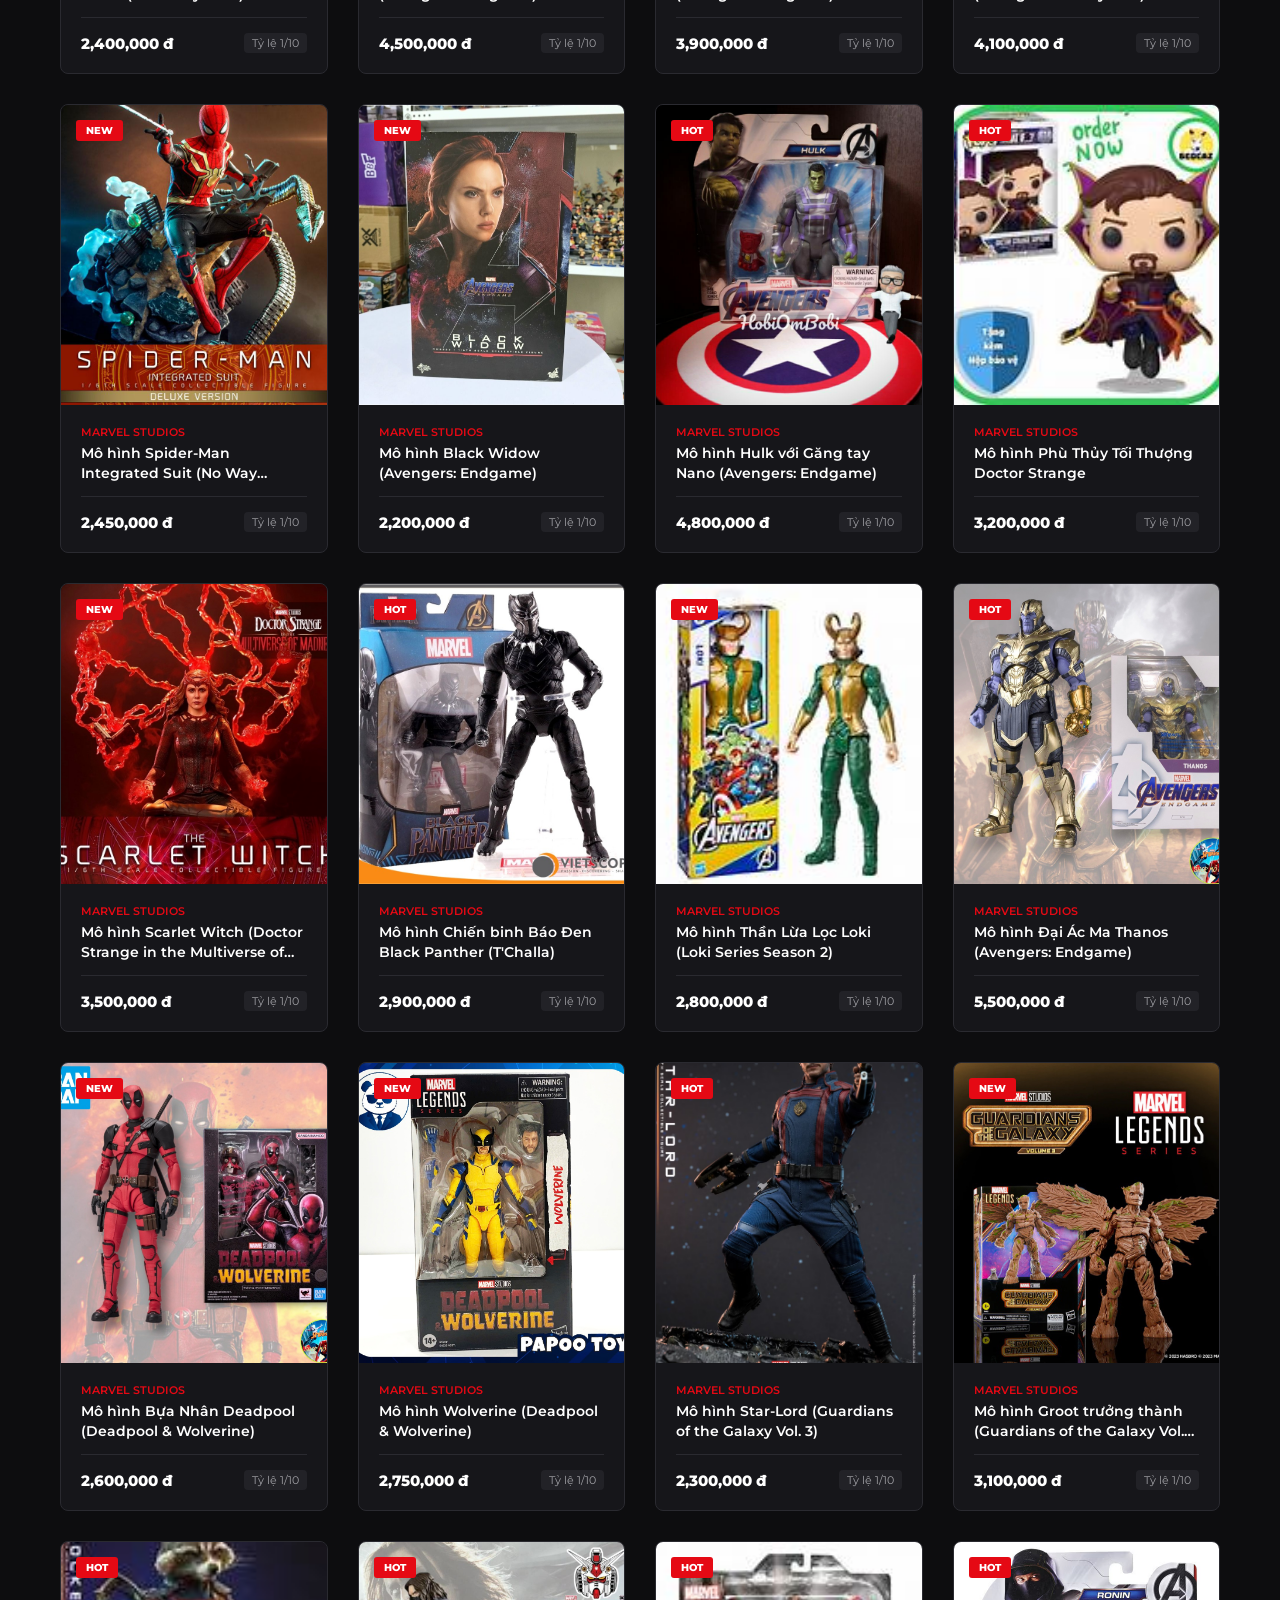
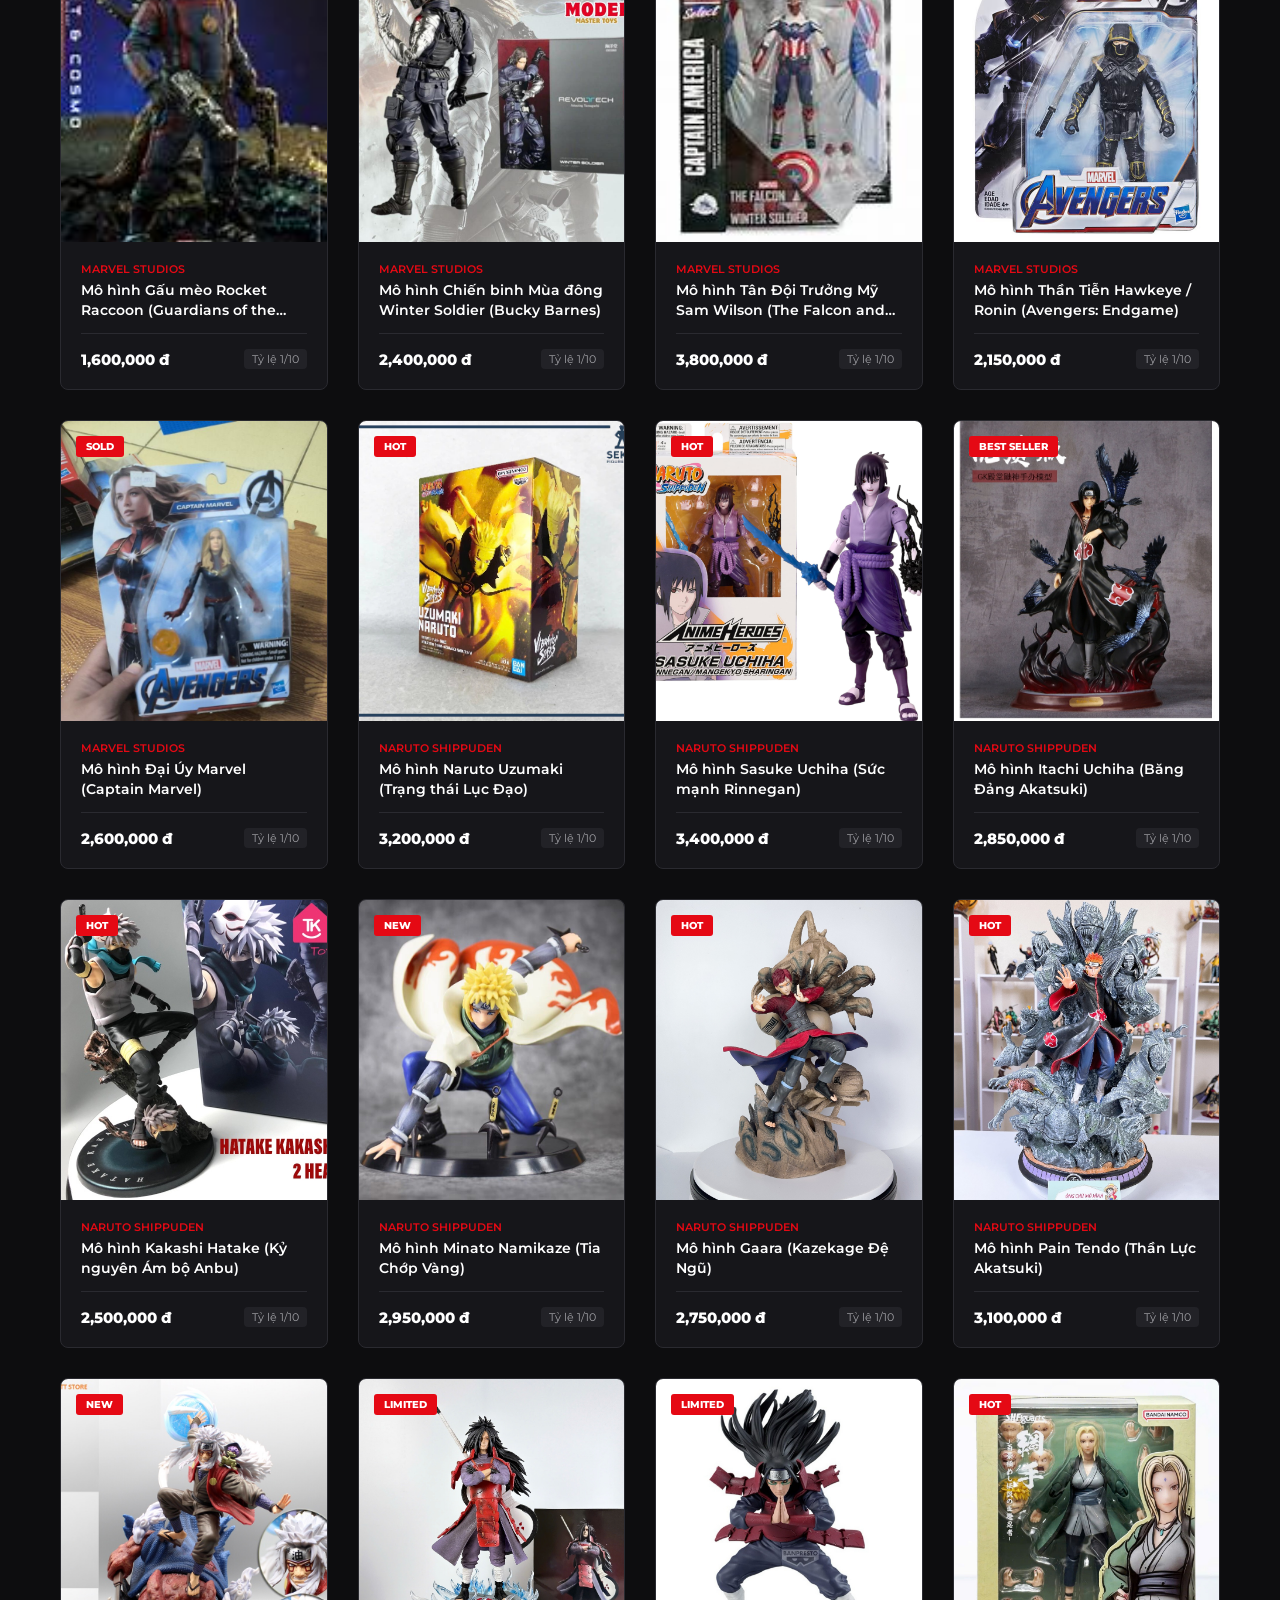
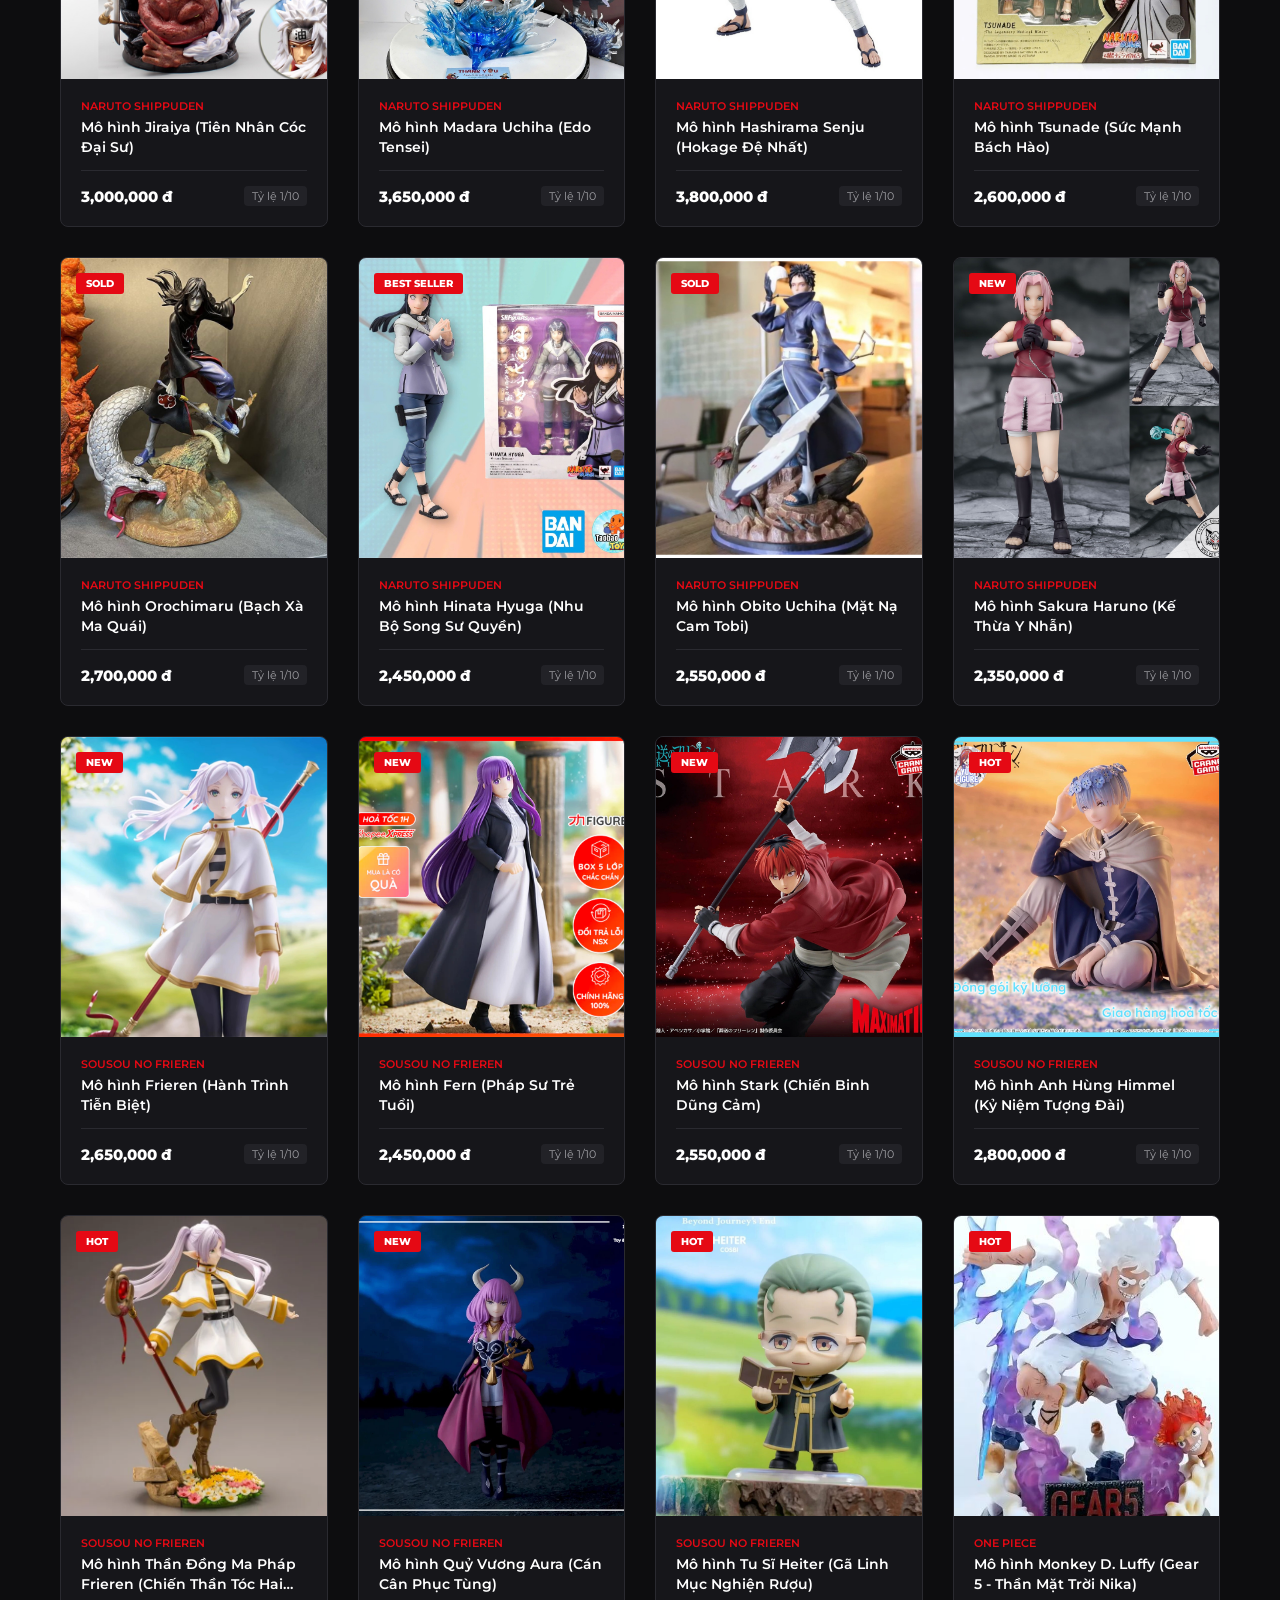
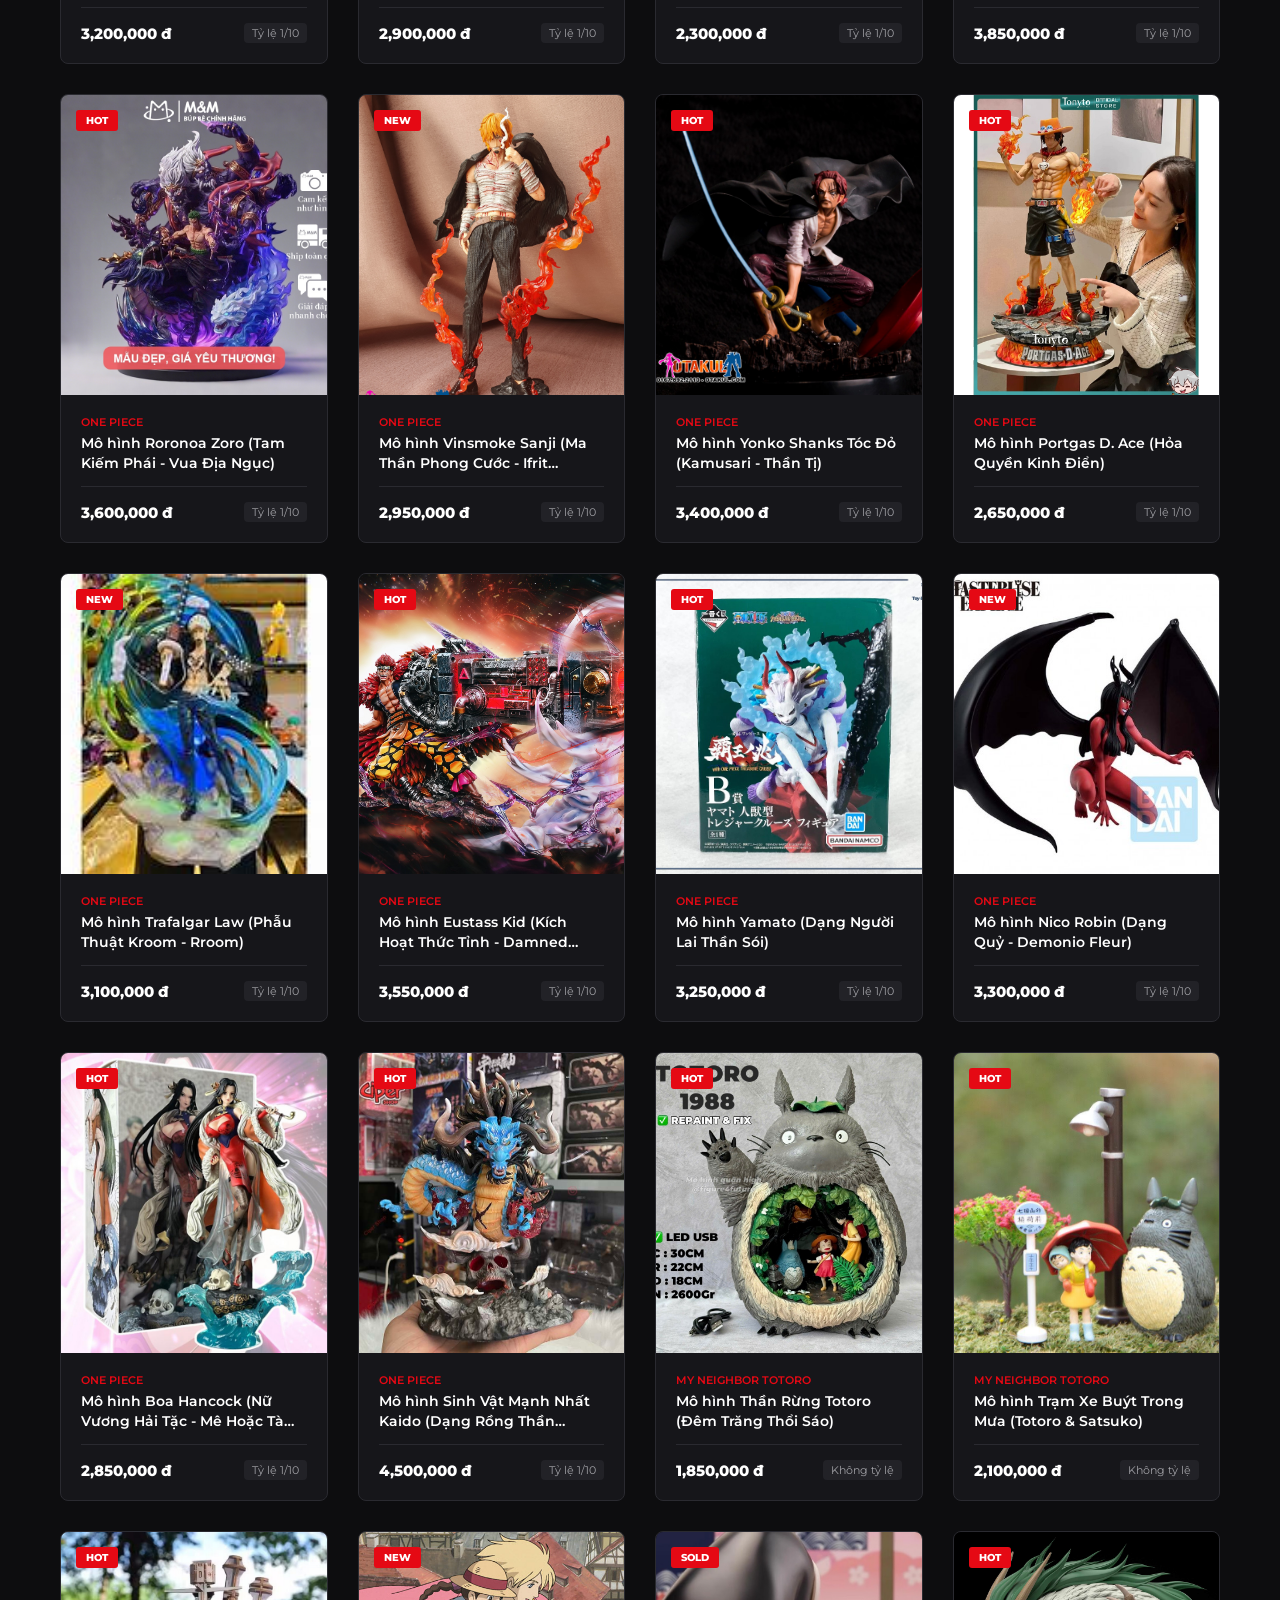
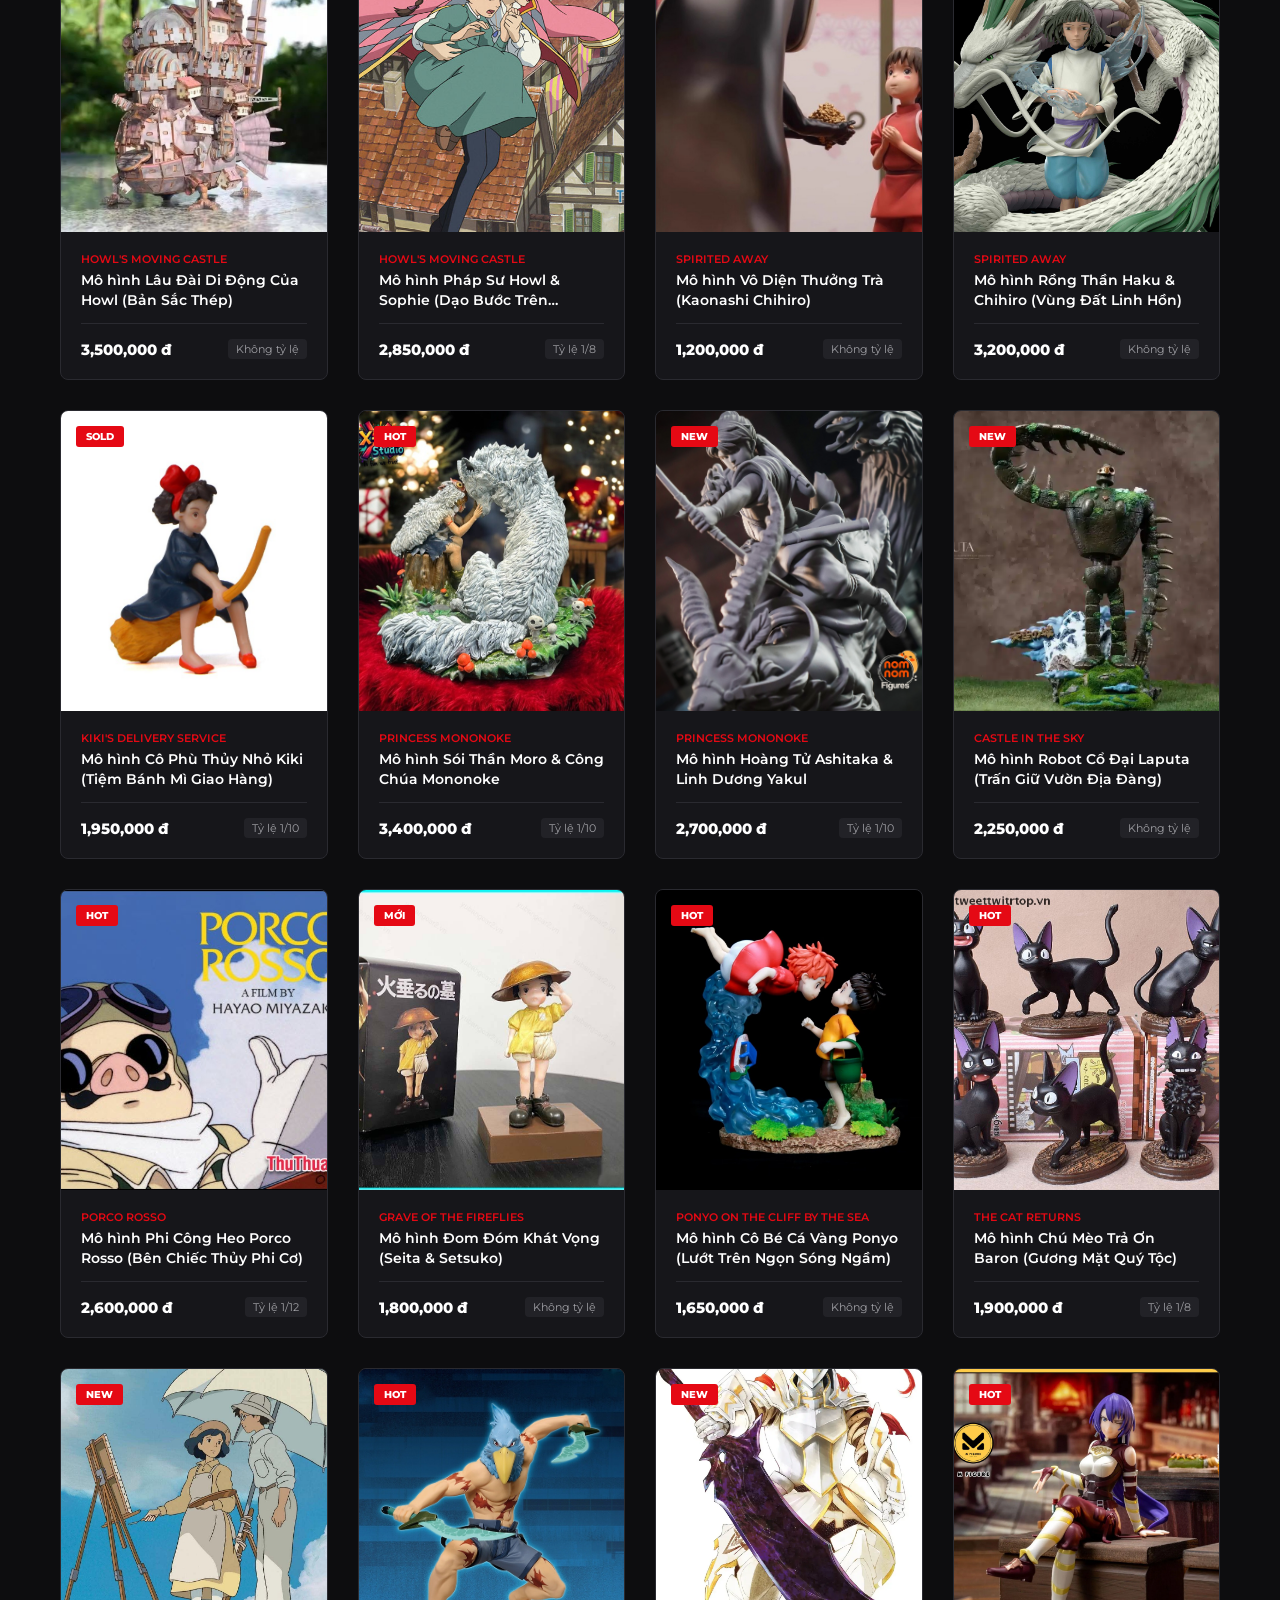
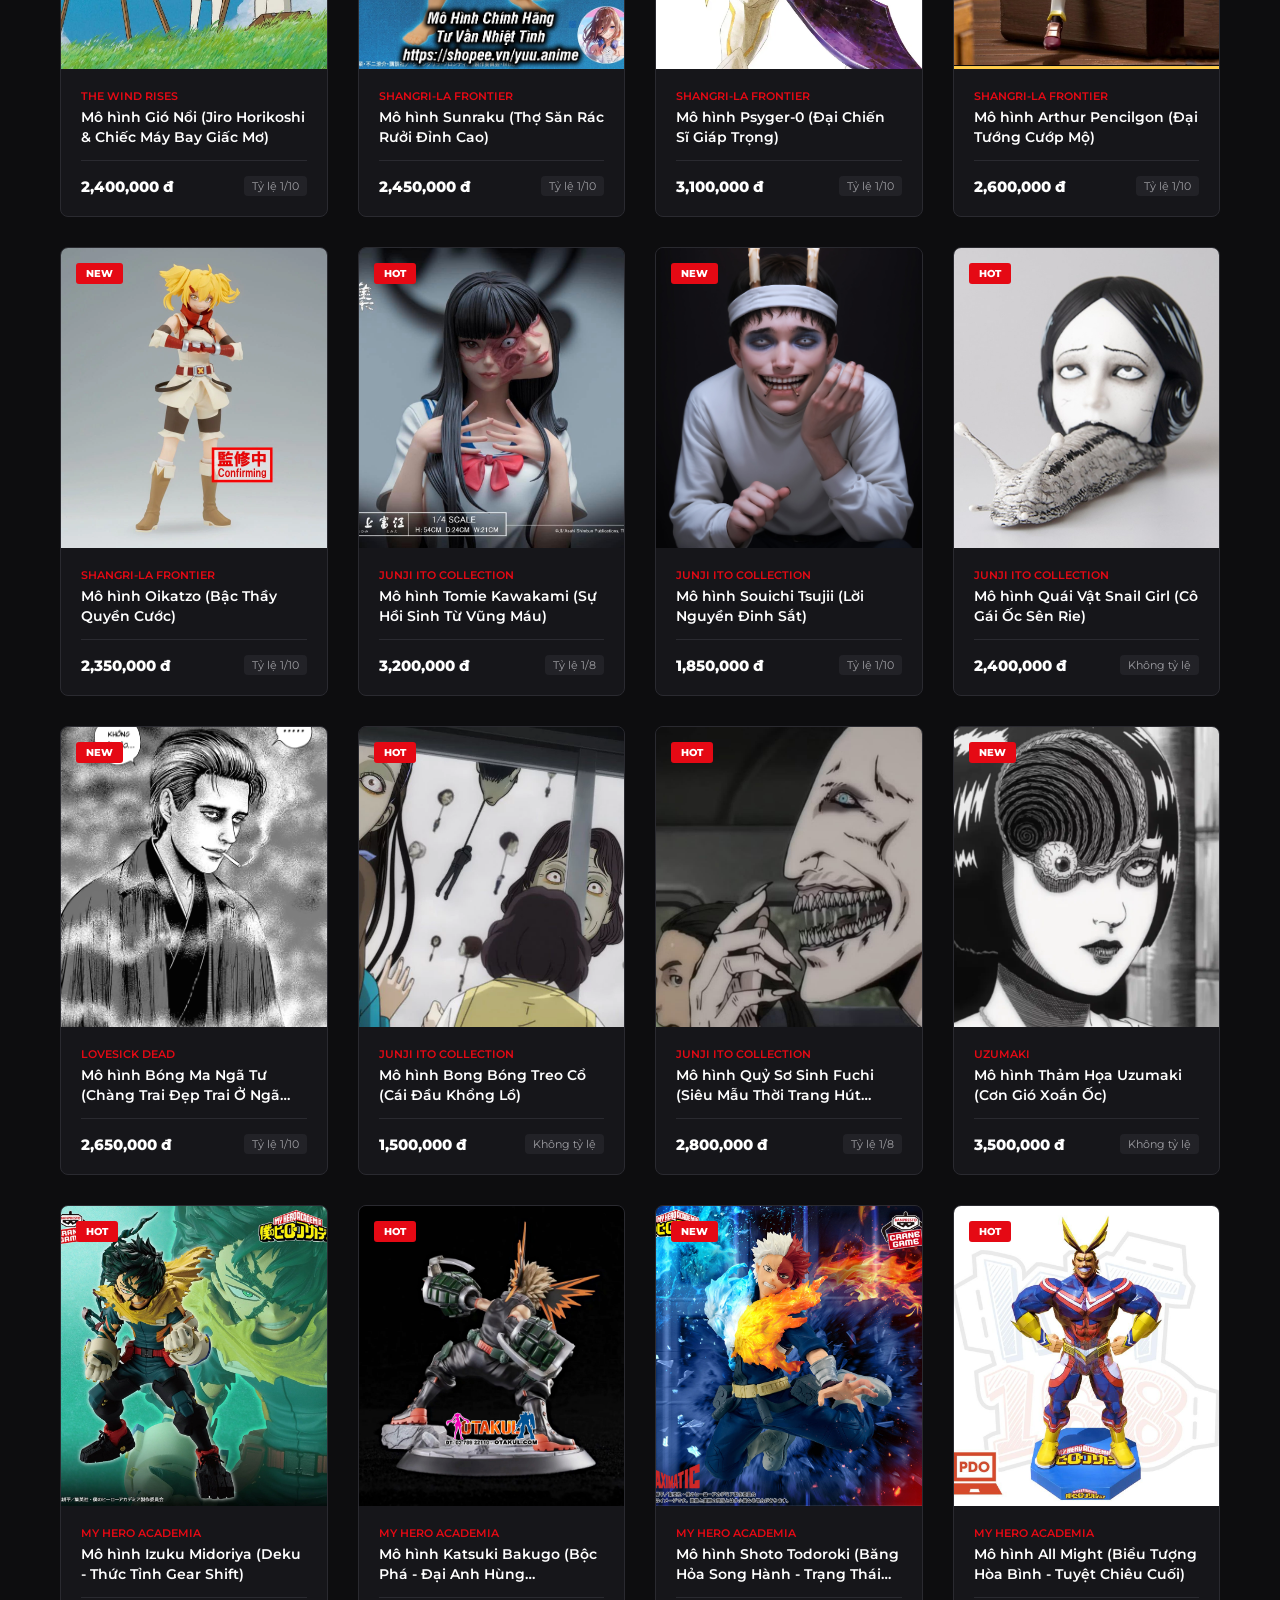
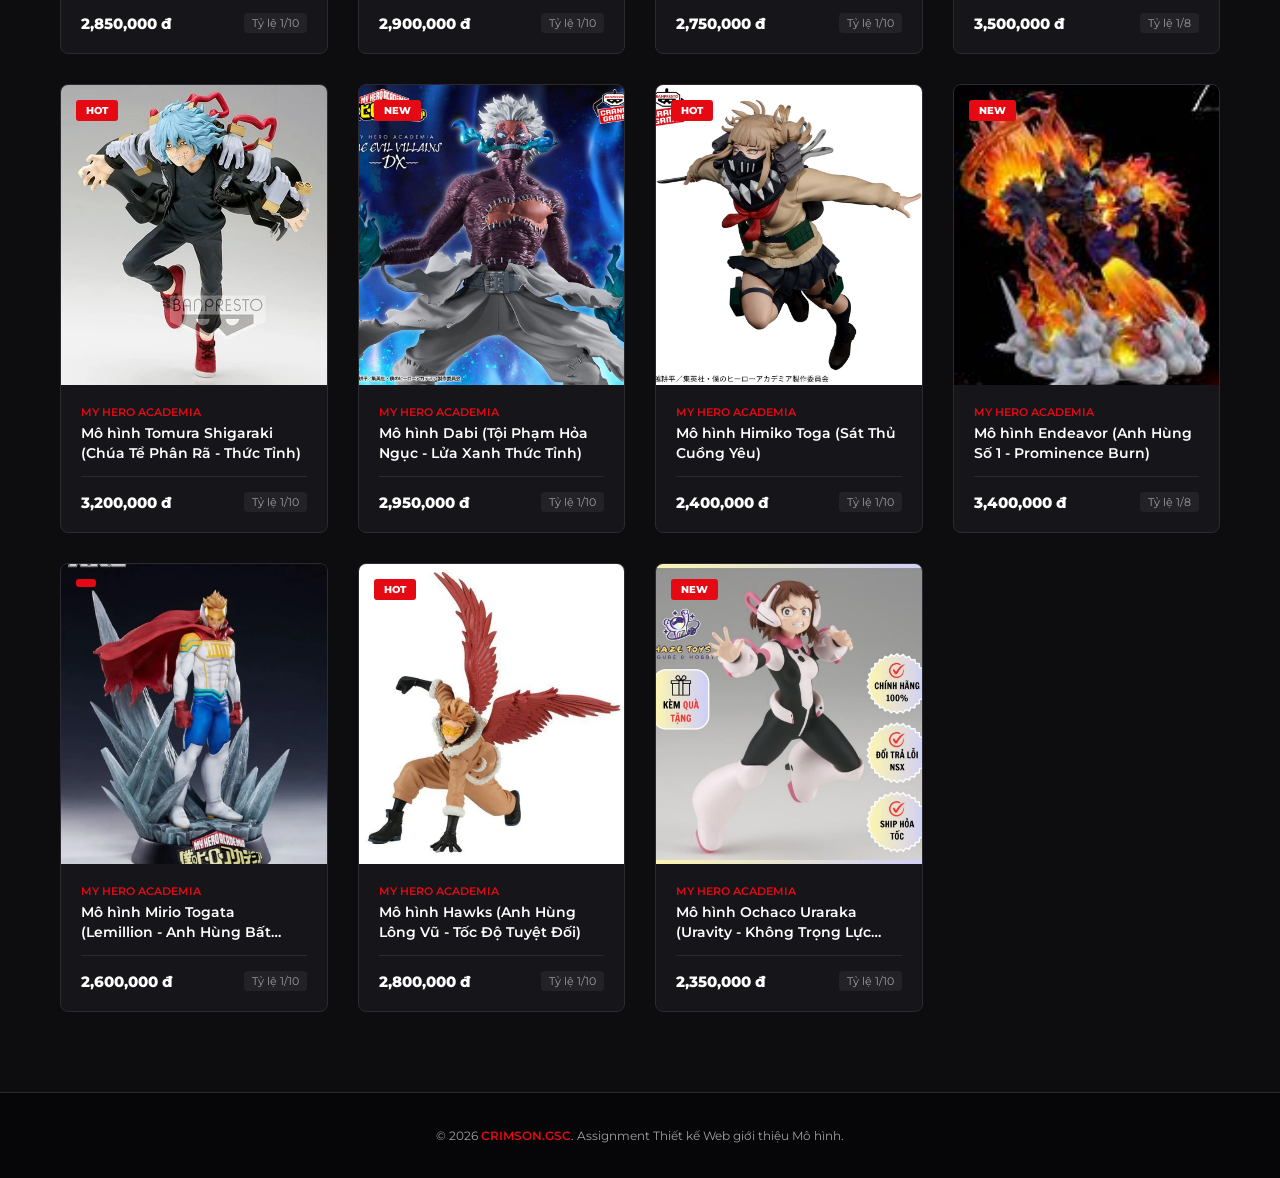
==== commit d7dbe133: "Create a project" ====
--- a/index.html
+++ b/index.html
@@ -4,27 +4,22 @@
     <meta charset="UTF-8" />
     <meta name="viewport" content="width=device-width, initial-scale=1.0" />
     <title>GSC Crimson - Trang Chủ Mô Hình</title>
-    <!-- Nhúng font chữ Google -->
     <link
       href="https://fonts.googleapis.com/css2?family=Montserrat:wght@300;400;600;800&display=swap"
       rel="stylesheet"
     />
-    <!-- ĐƯỜNG DẪN KẾT NỐI FILE CSS THEO CẤU TRÚC THƯ MỤC CỦA BẠN -->
     <link rel="stylesheet" href="css/style.css" />
   </head>
   <body>
-    <!-- NAV BAR -->
     <header>
       <nav class="navbar">
         <div class="logo-container">
-          <!-- Sử dụng logo.jpg từ thư mục assets -->
           <img src="assets/logo.jpg" alt="Logo" class="logo-img" />
           <div class="logo-text">
             <a href="index.html">SHK<span>.SHOP</span></a>
           </div>
         </div>
 
-        <!-- ĐƯỜNG DẪN ĐẾN CÁC FILE TRANG CON TRONG THƯ MỤC HTML/ -->
         <ul class="nav-links">
           <li><a href="index.html" class="active">Trang Chủ</a></li>
           <li><a href="html/danh-muc.html">Danh Mục</a></li>
@@ -58,7 +53,6 @@
       </nav>
     </header>
 
-    <!-- HERO BANNER -->
     <section class="hero">
       <div class="hero-content">
         <span class="hero-tag">Pre-Order Now</span>
@@ -76,12 +70,10 @@
       </div>
     </section>
 
-    <!-- DANH SÁCH MÔ HÌNH TIÊU ĐIỂM -->
     <main class="main-container">
       <div class="section-header">
         <h2>Mô Hình Tiêu Điểm</h2>
         <div class="filter-tabs">
-          <!-- Tìm cụm nút kế bên tiêu đề MÔ HÌNH TIÊU ĐIỂM và sửa lại thành: -->
           <button
             class="filter-btn active"
             onclick="filterHomeProducts('all', this)"
@@ -136,11 +128,9 @@
         </div>
       </div>
 
-      <!-- LƯỚI SẢN PHẨM RỖNG - JAVASCRIPT SẼ TỰ ĐỘNG SINH CODE VÀO ĐÂY -->
       <div class="products-grid" id="productGrid"></div>
     </main>
 
-    <!-- FOOTER -->
     <footer>
       <p>
         &copy; 2026 <span>CRIMSON.GSC</span>. Assignment Thiết kế Web giới thiệu
@@ -148,47 +138,30 @@
       </p>
     </footer>
 
-    <!-- ĐƯỜNG DẪN KẾT NỐI FILE SCRIPT JS -->
     <script src="js/script.js"></script>
+
     <script>
       // 1. Tự động đổ dữ liệu từ mảng products vào giao diện khi vừa tải trang
-      // Tham số thứ hai là `false` vì file index.html đang nằm ngoài thư mục gốc
       loadAllProducts(products, false);
 
       // 2. Kích hoạt bộ lắng nghe sự kiện tìm kiếm cho ô nhập liệu #searchInput
       searchProducts(false);
-    </script>
-    <script>
-      // Kiểm tra nếu có người dùng đã đăng nhập thành công
-      const currentUser = localStorage.getItem("currentUser");
-      if (currentUser) {
-        const navAuth = document.getElementById("navAuth");
-        navAuth.innerText = `Hi, ${currentUser} (Thoát)`;
-        navAuth.href = "#";
-        navAuth.onclick = function () {
-          localStorage.removeItem("currentUser"); // Đăng xuất
-          window.location.reload();
-        };
-      }
-    </script>
 
-    <script>
-      // Thêm hàm này vào script của trang index.html
+      // 3. Hàm lọc sản phẩm theo danh mục ngay tại trang chủ
       function filterHomeProducts(type, btnElement) {
-        // 1. Xử lý giao diện: Bỏ màu đỏ (active) ở nút cũ, chuyển sang nút vừa bấm
+        // Xử lý giao diện: Bỏ active ở nút cũ, chuyển sang nút vừa bấm
         const sisterButtons =
           btnElement.parentElement.querySelectorAll("button");
-        sisterButtons.forEach((btn) => btn.classList.remove("active")); // Xóa active cũ
-        btnElement.classList.add("active"); // Thêm active vào nút hiện tại
+        sisterButtons.forEach((btn) => btn.classList.remove("active"));
+        btnElement.classList.add("active");
 
-        // 2. Xử lý dữ liệu: Lọc mảng sản phẩm dựa theo loại (type)
+        // Xử lý dữ liệu: Lọc mảng sản phẩm dựa theo loại (type)
         let filteredResult = products;
         if (type !== "all") {
           filteredResult = products.filter((item) => item.type === type);
         }
 
-        // 3. Hiển thị danh sách đã lọc ra màn hình
-        // Để tham số thứ hai là FALSE vì file index.html nằm ở ngoài thư mục gốc
+        // Hiển thị danh sách đã lọc ra màn hình
         loadAllProducts(filteredResult, false);
       }
     </script>
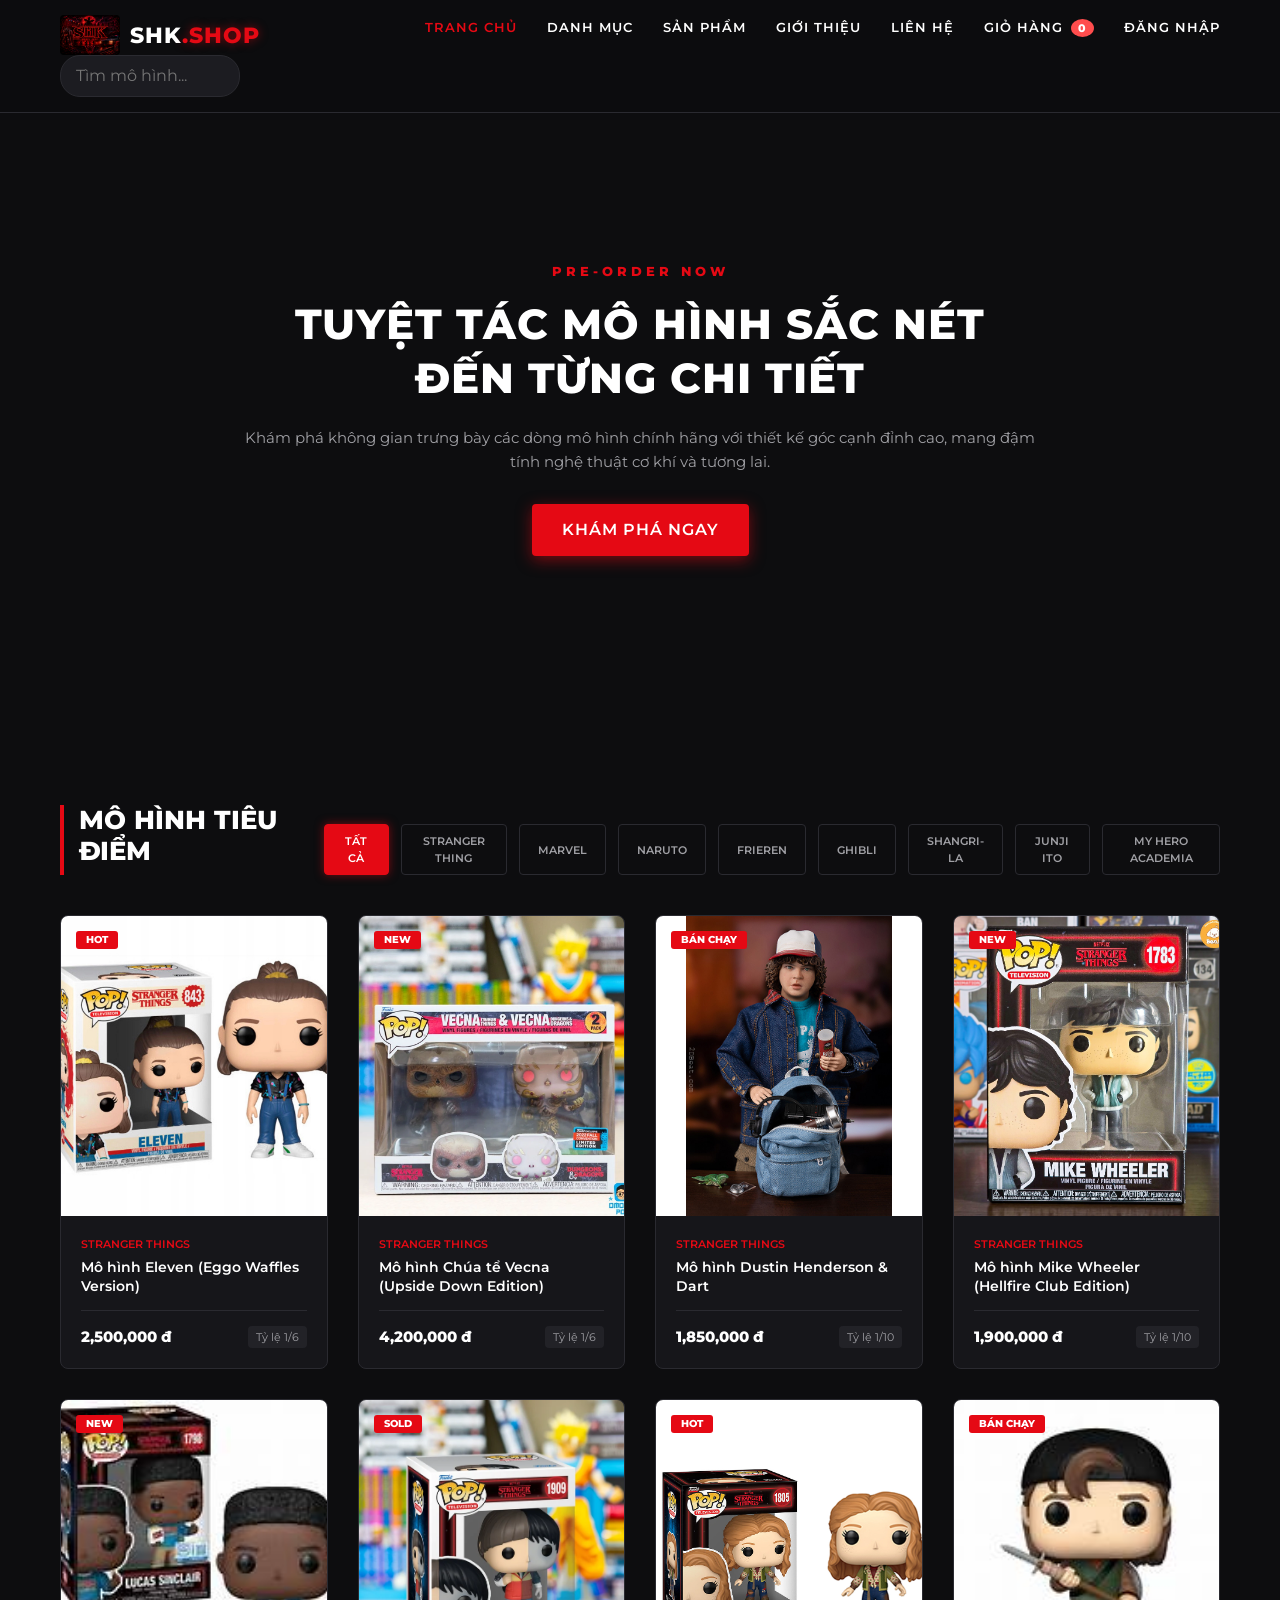
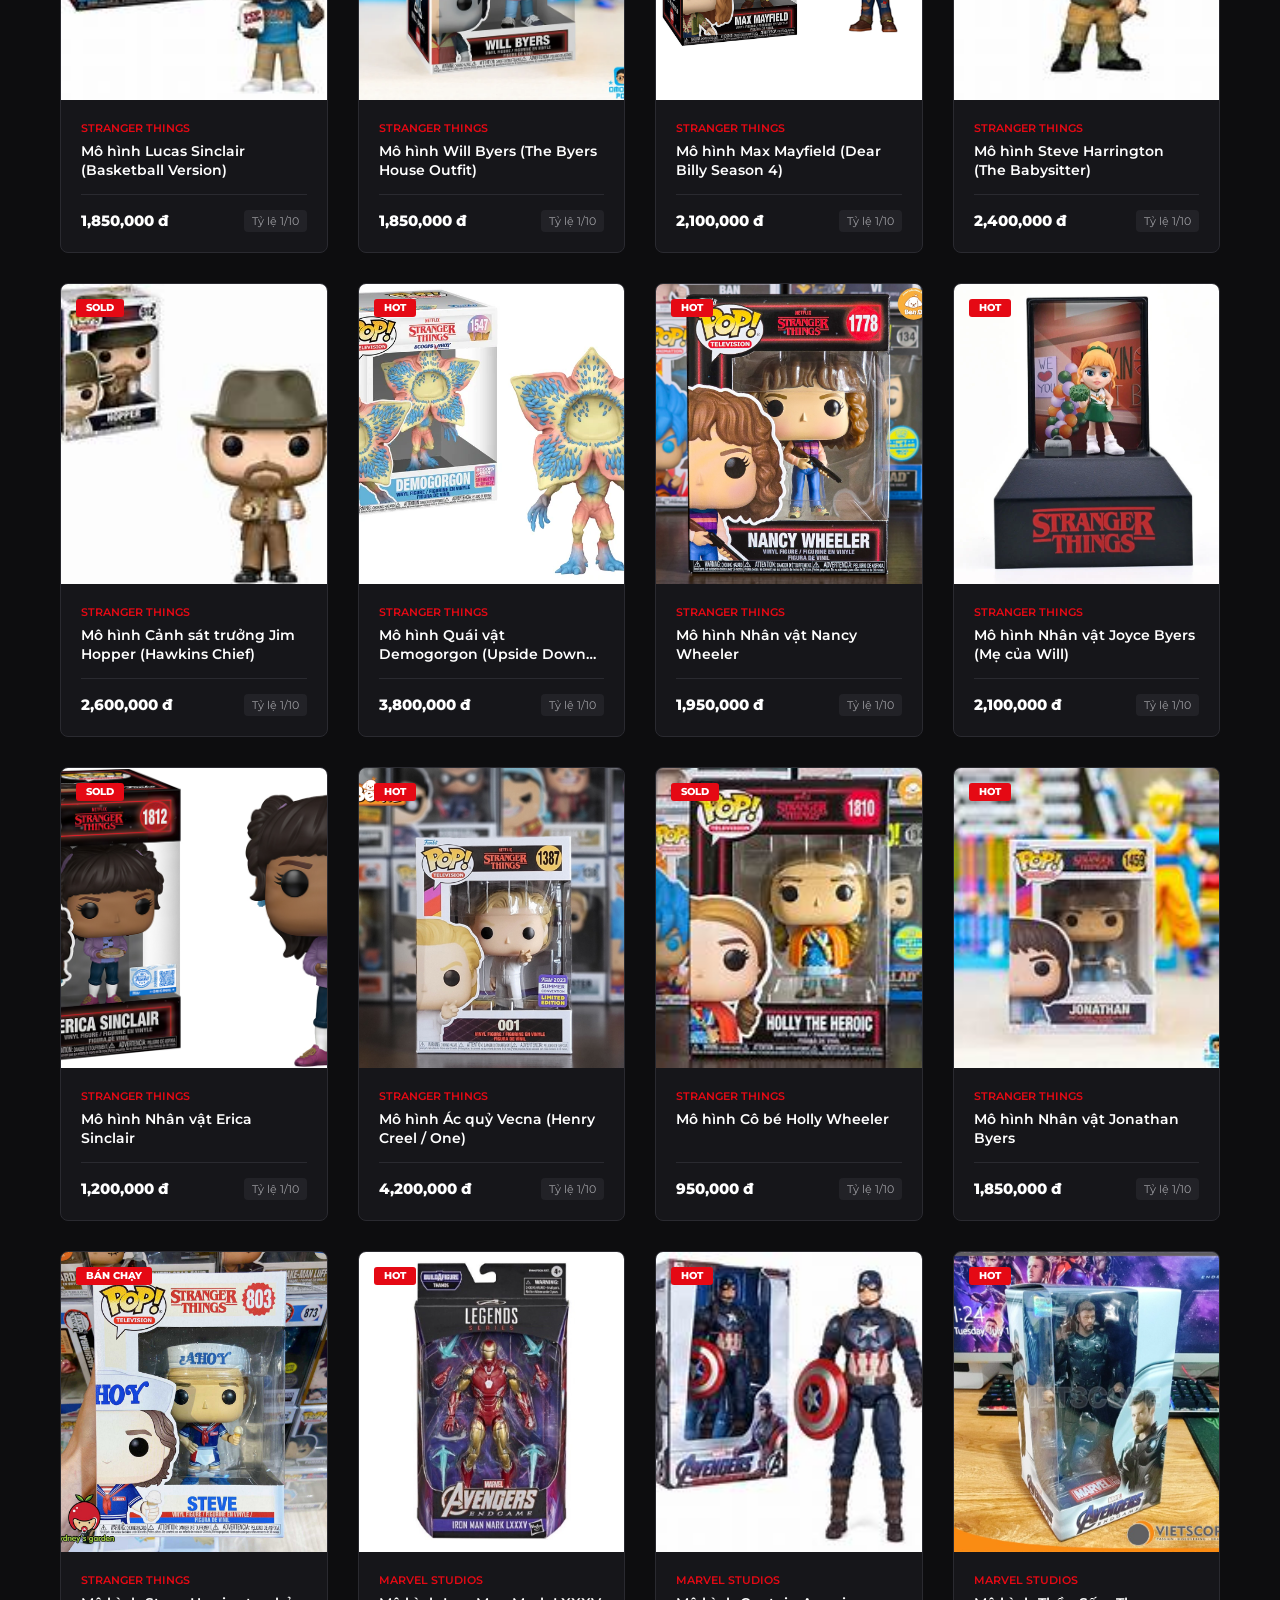
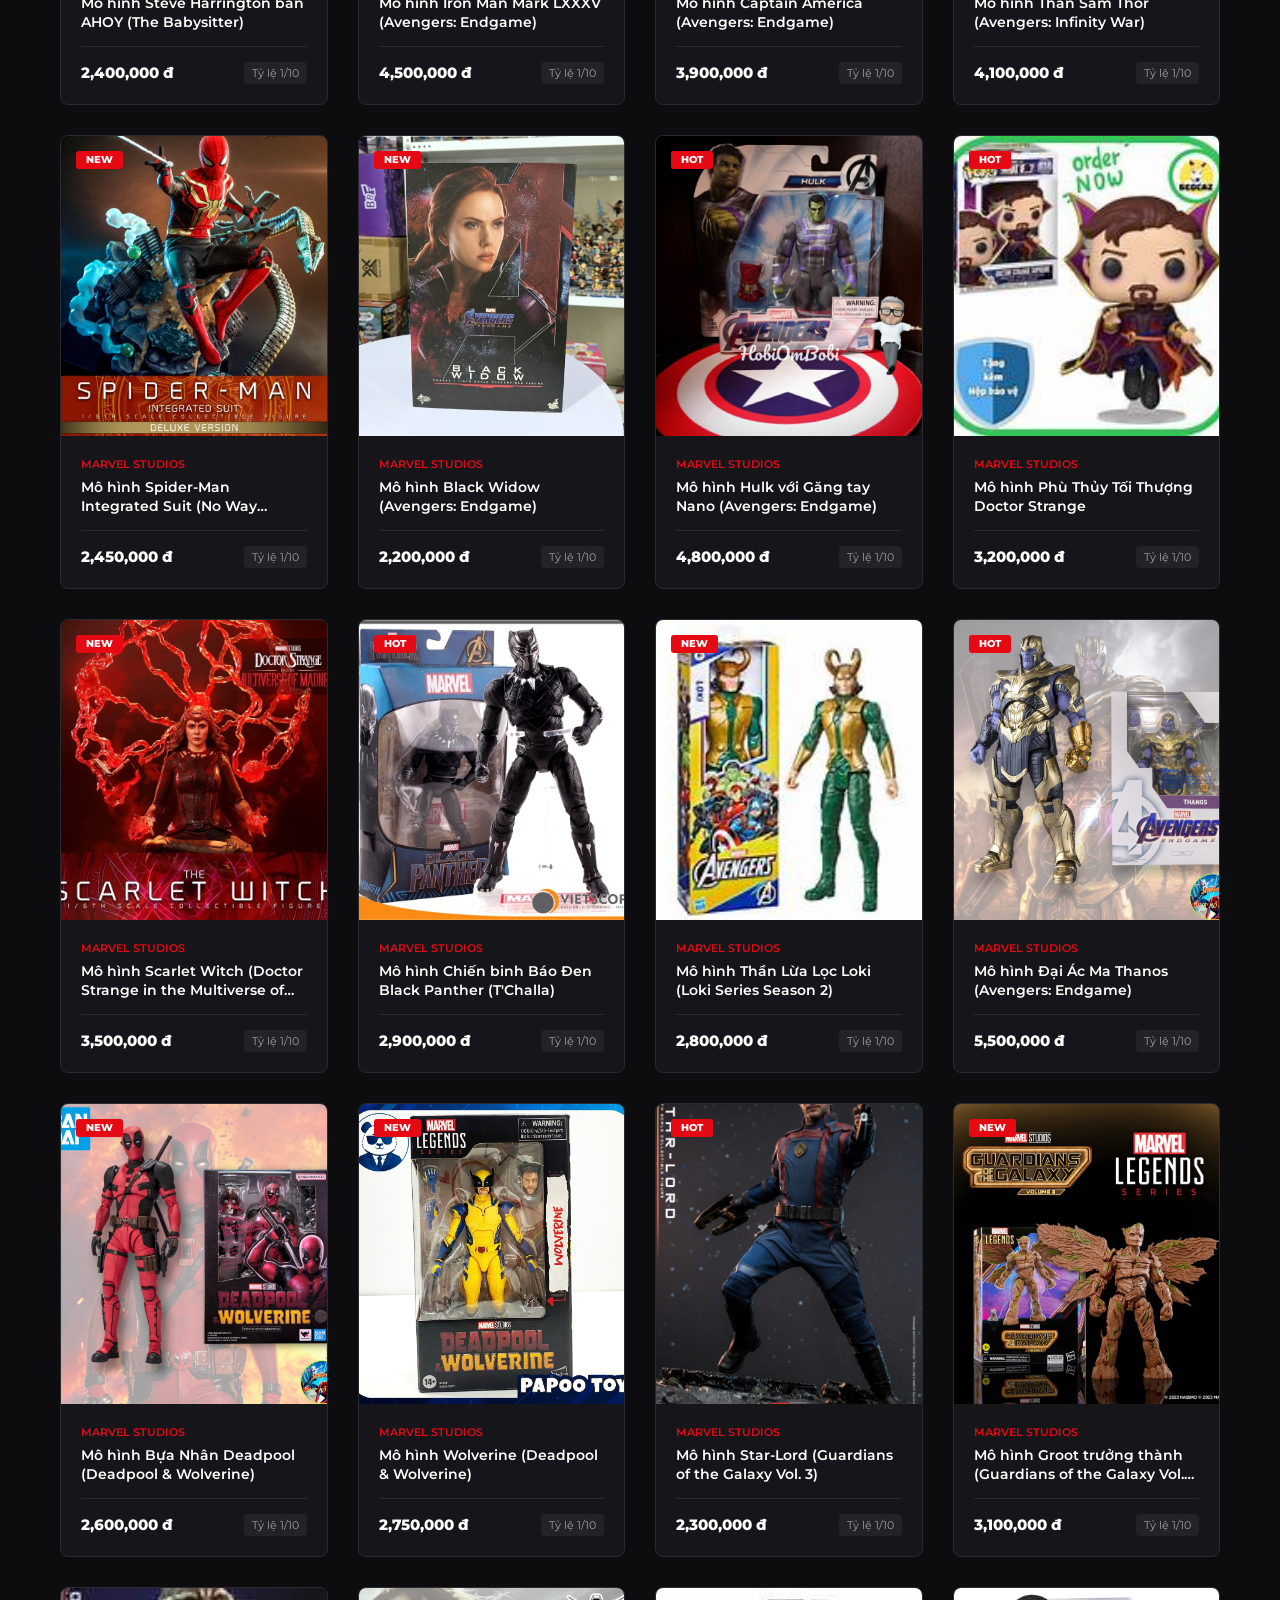
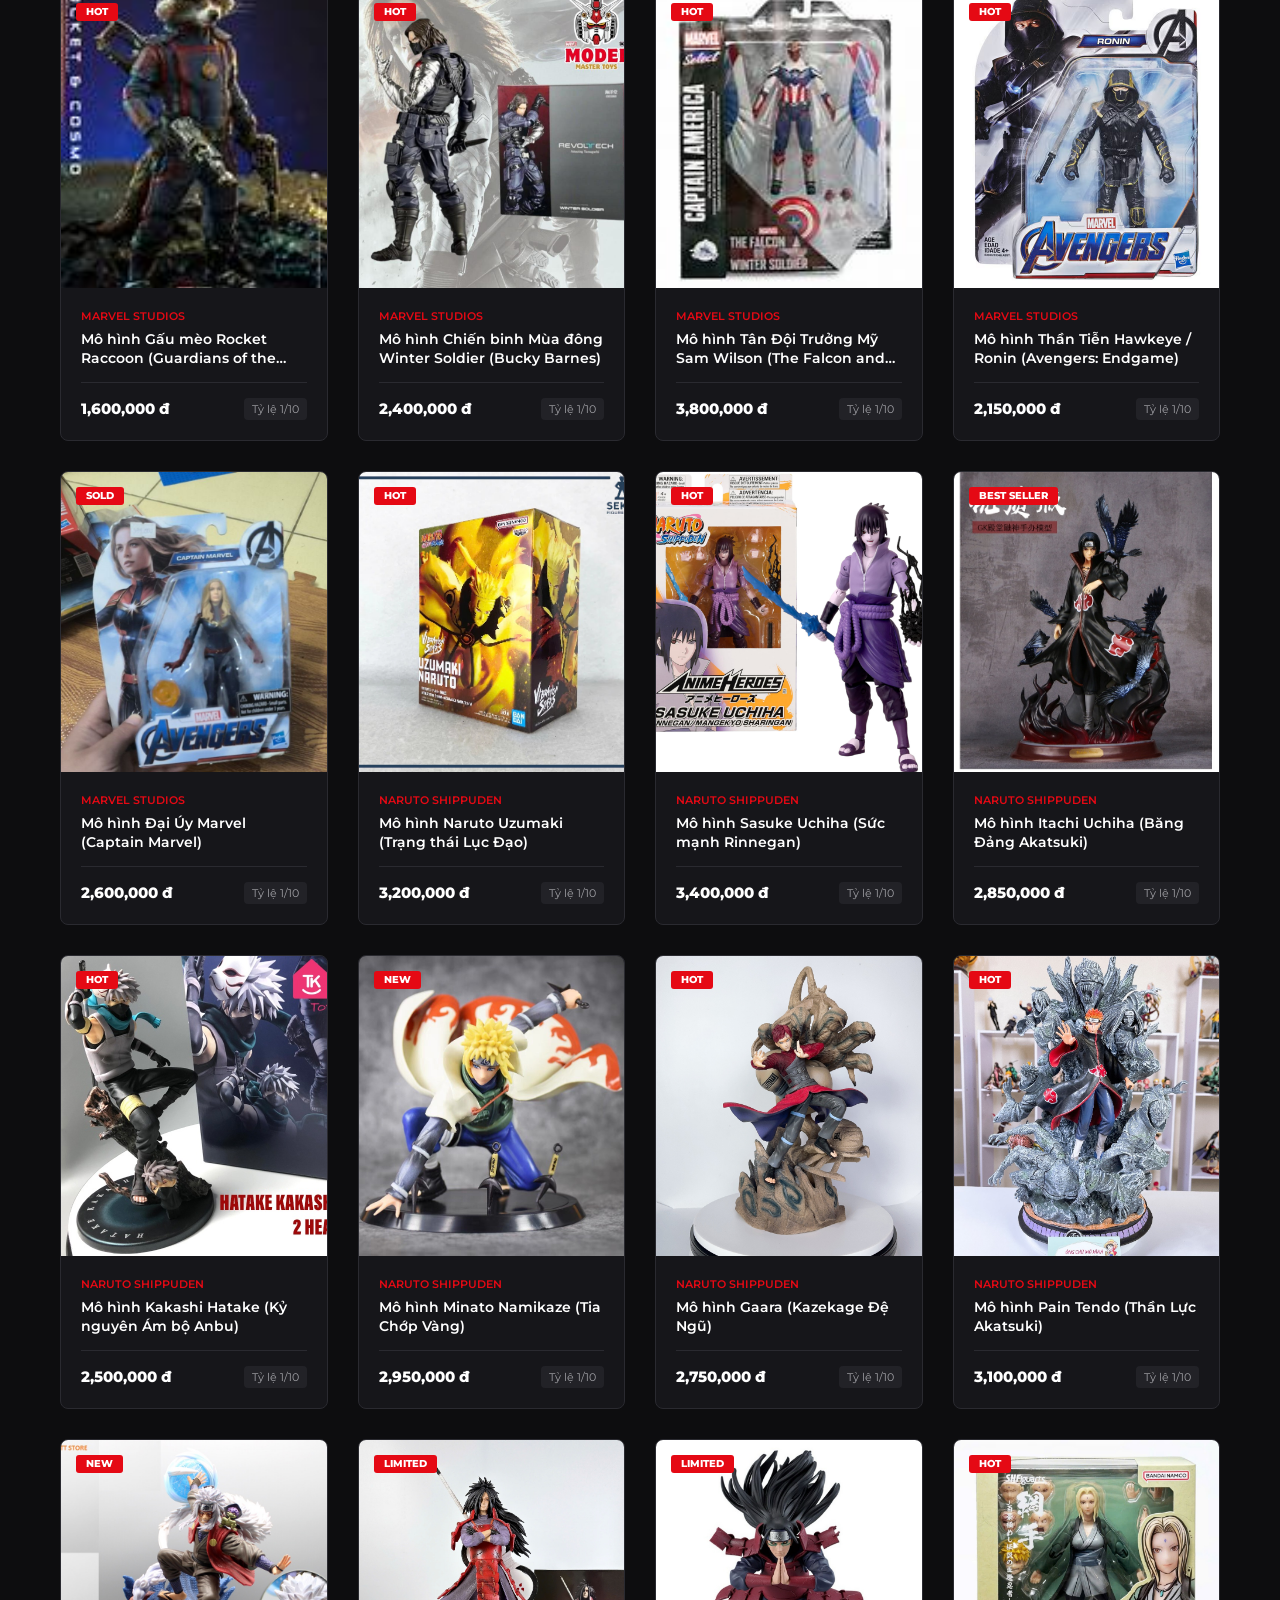
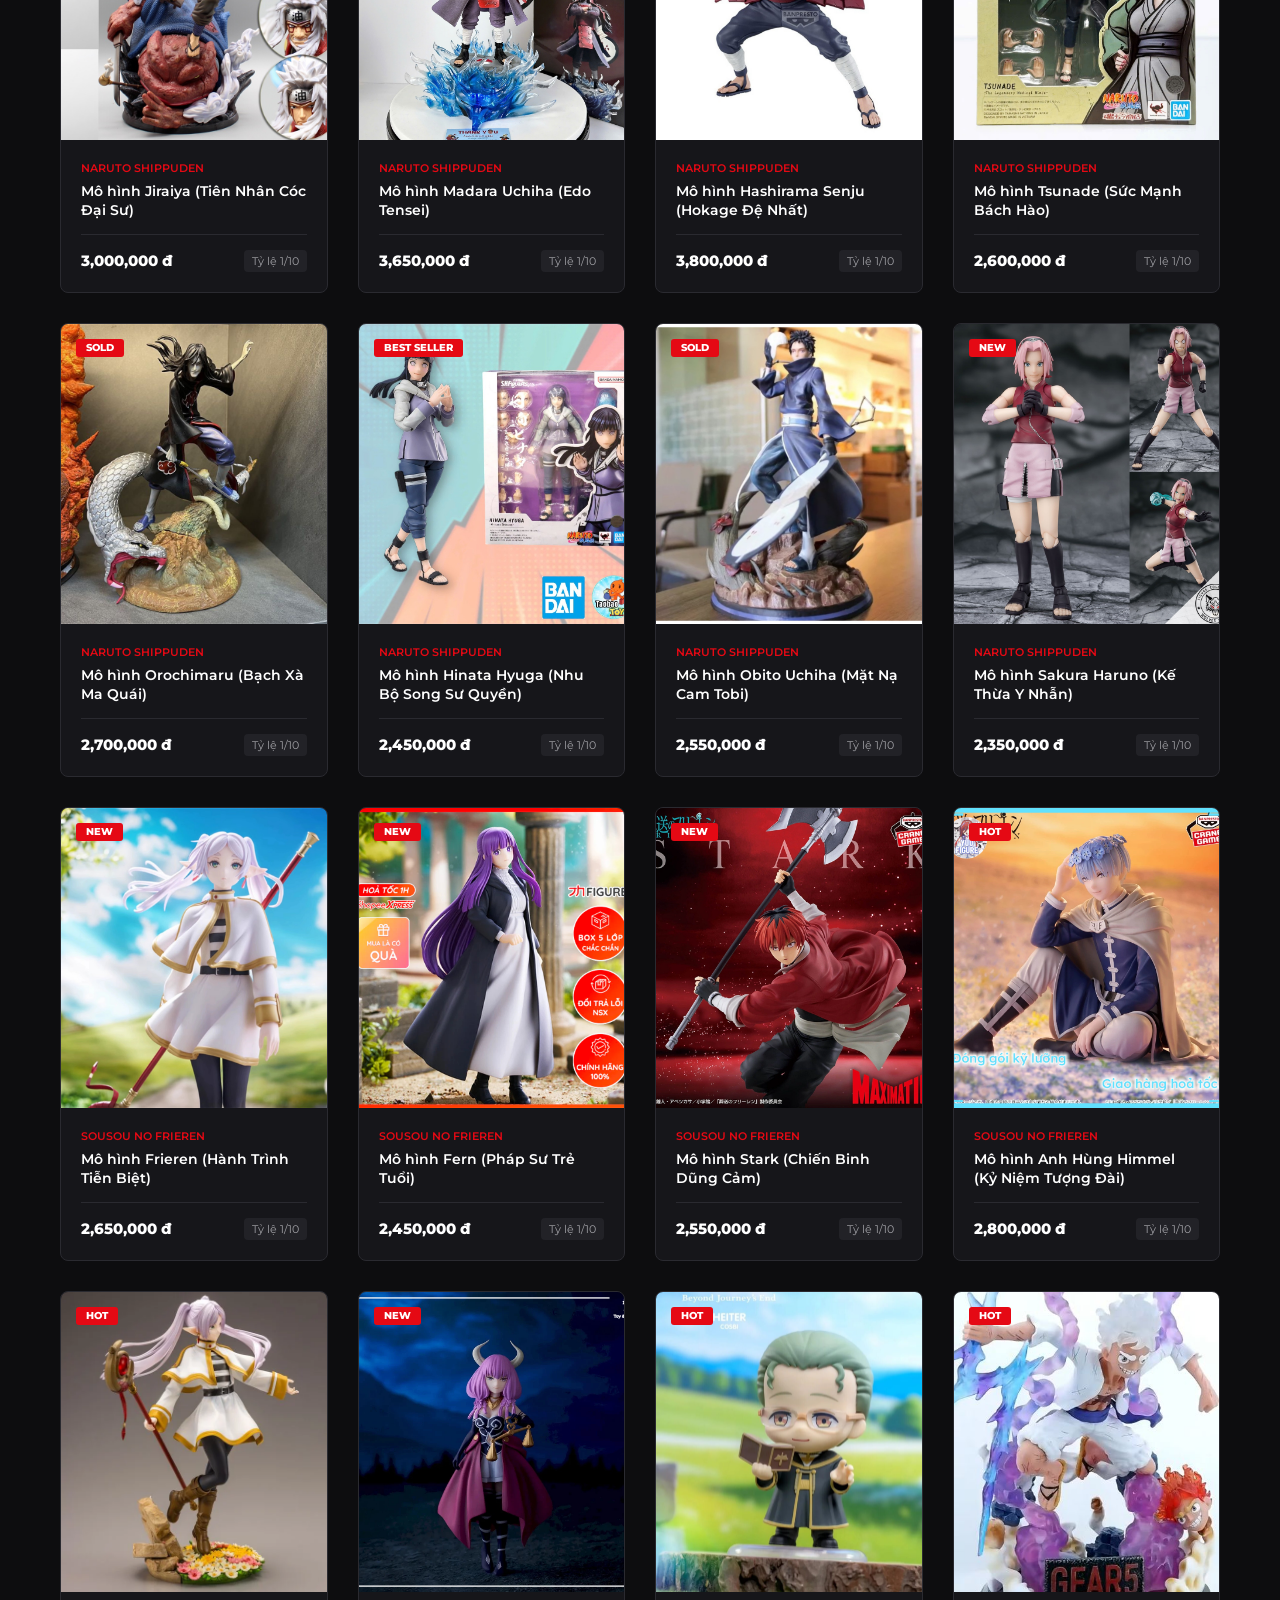
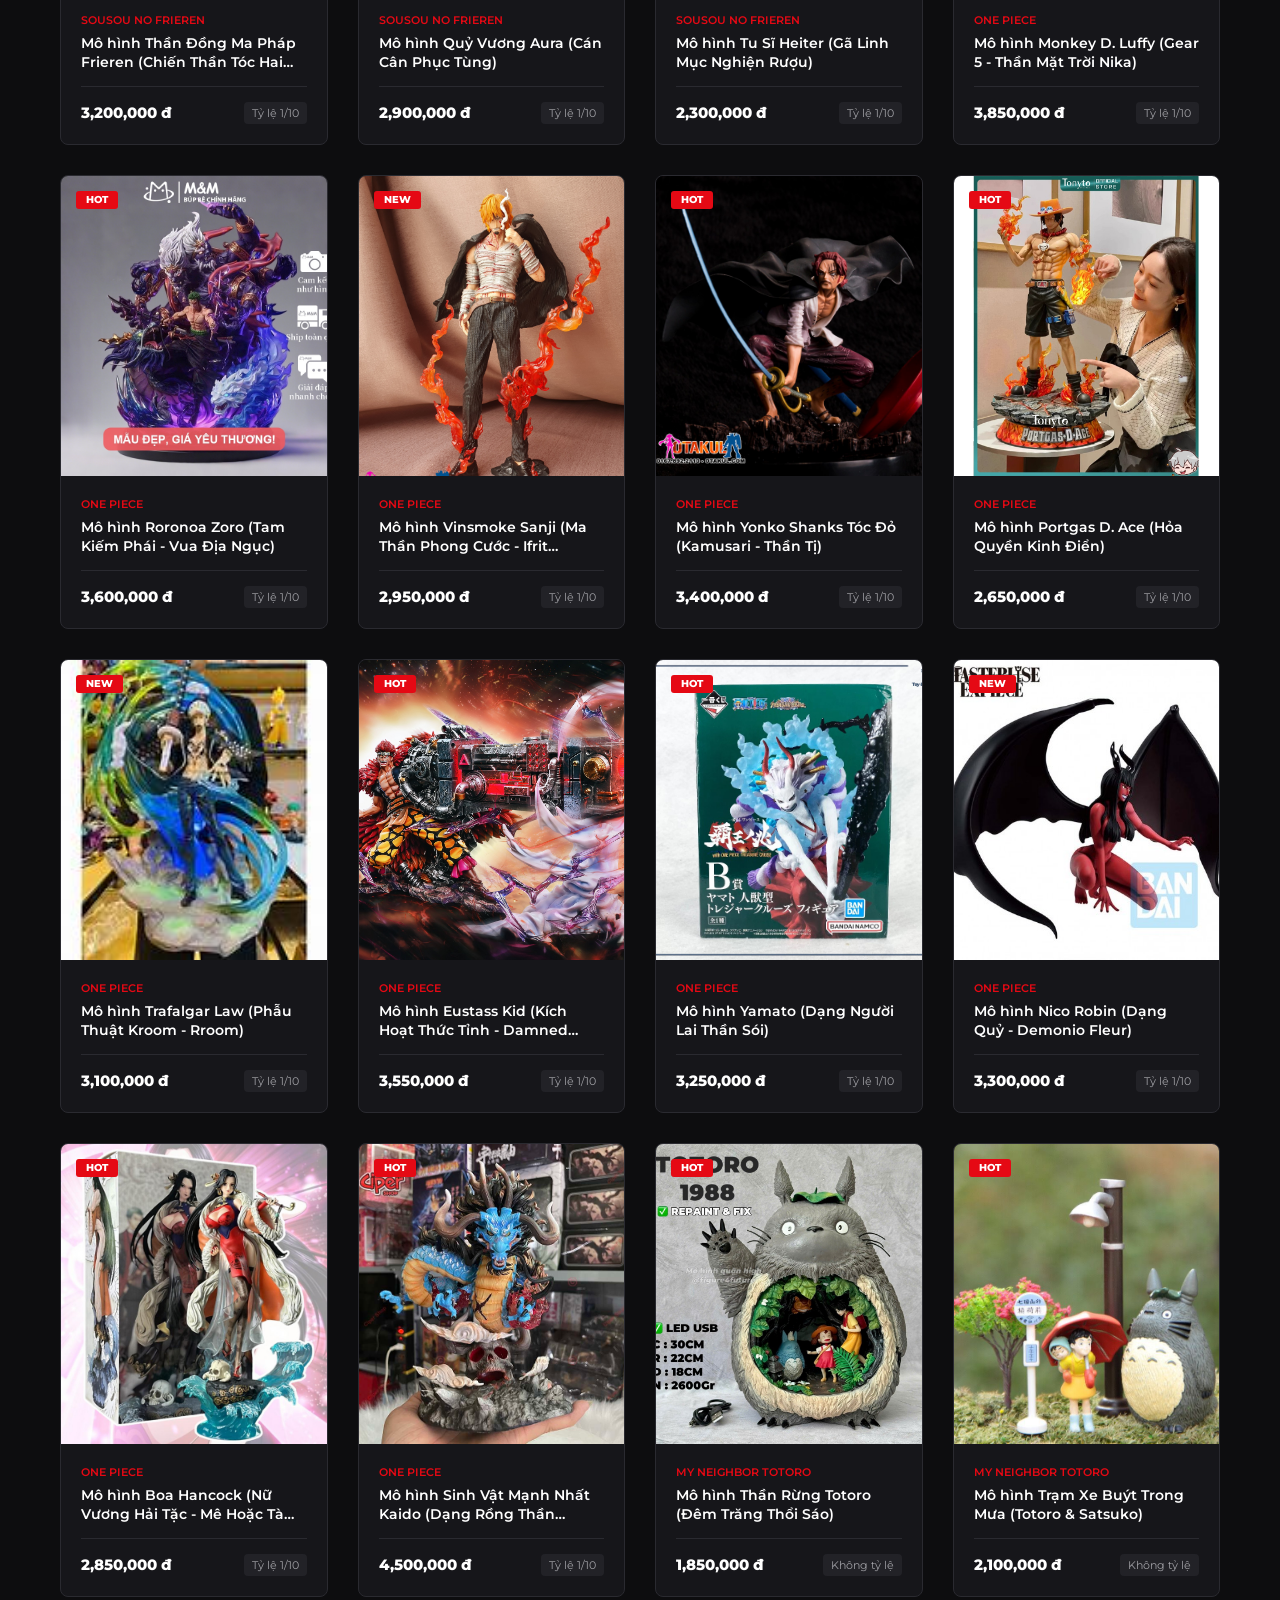
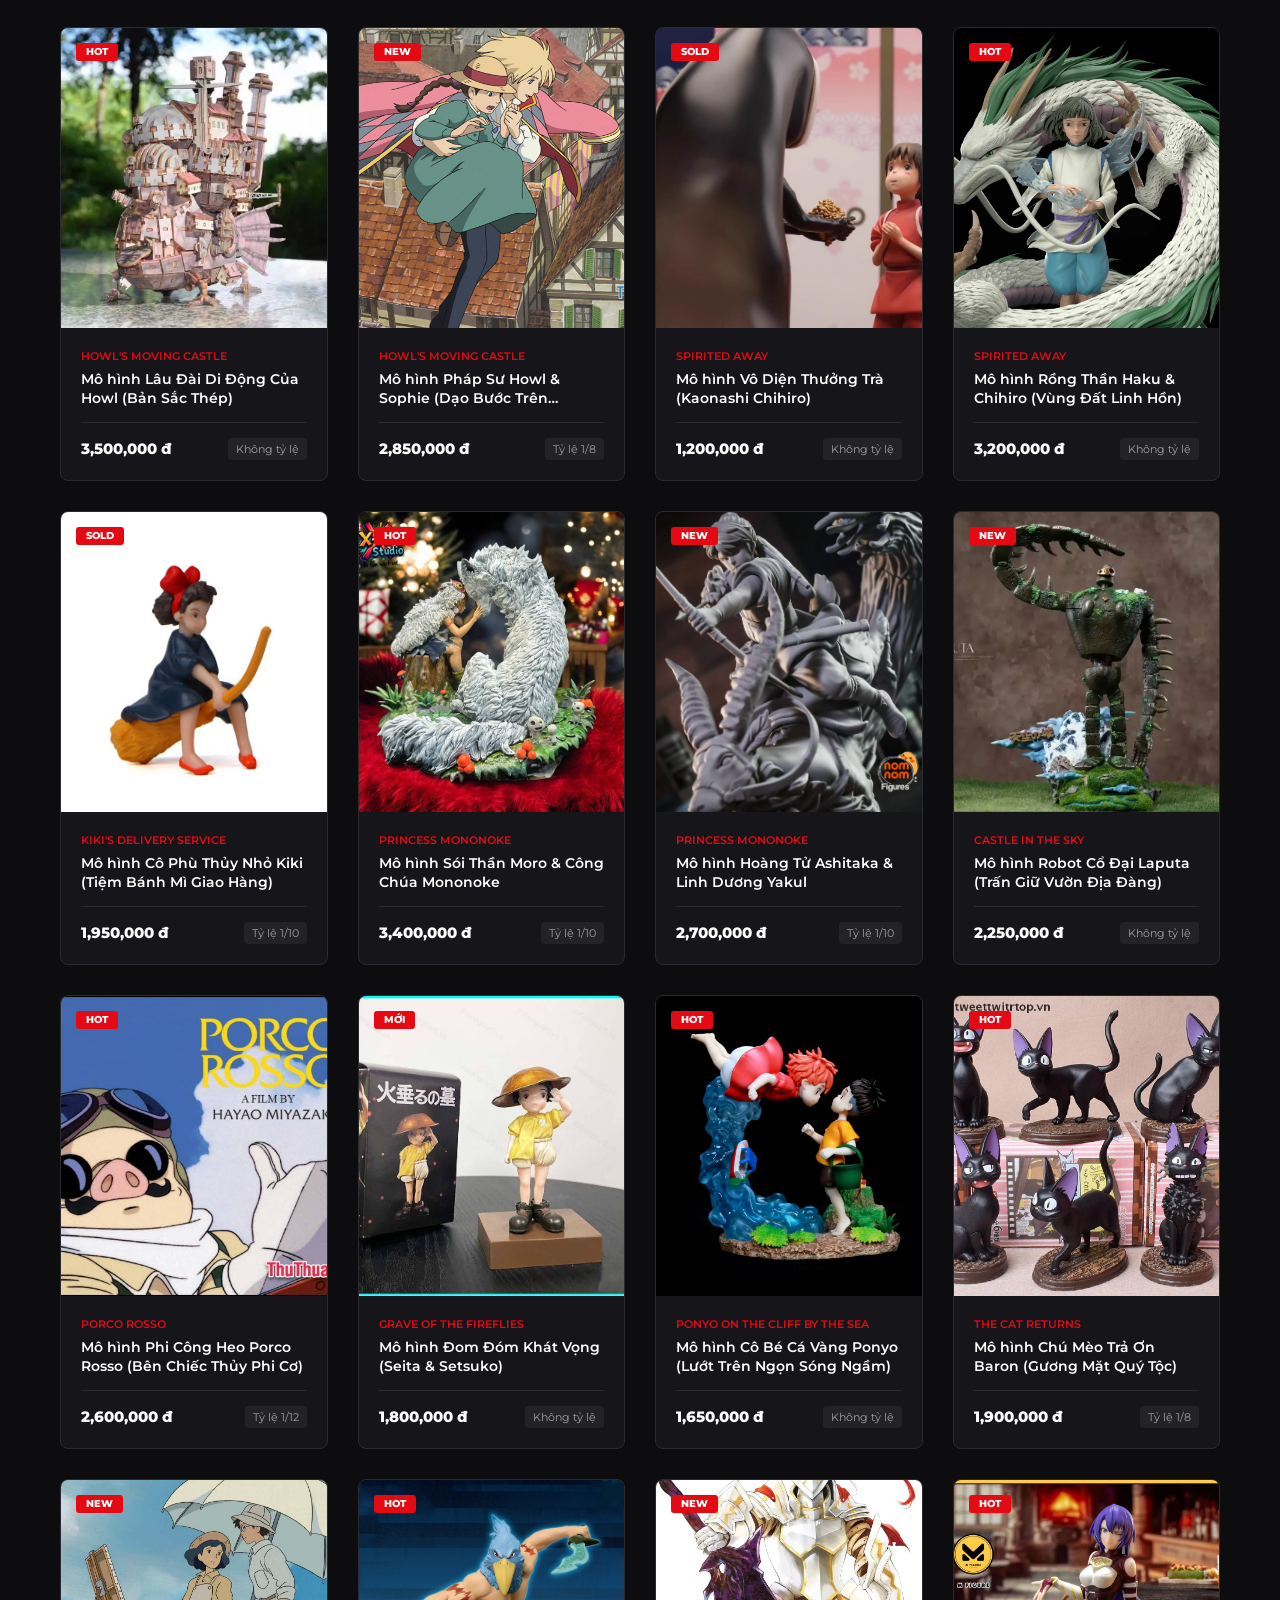
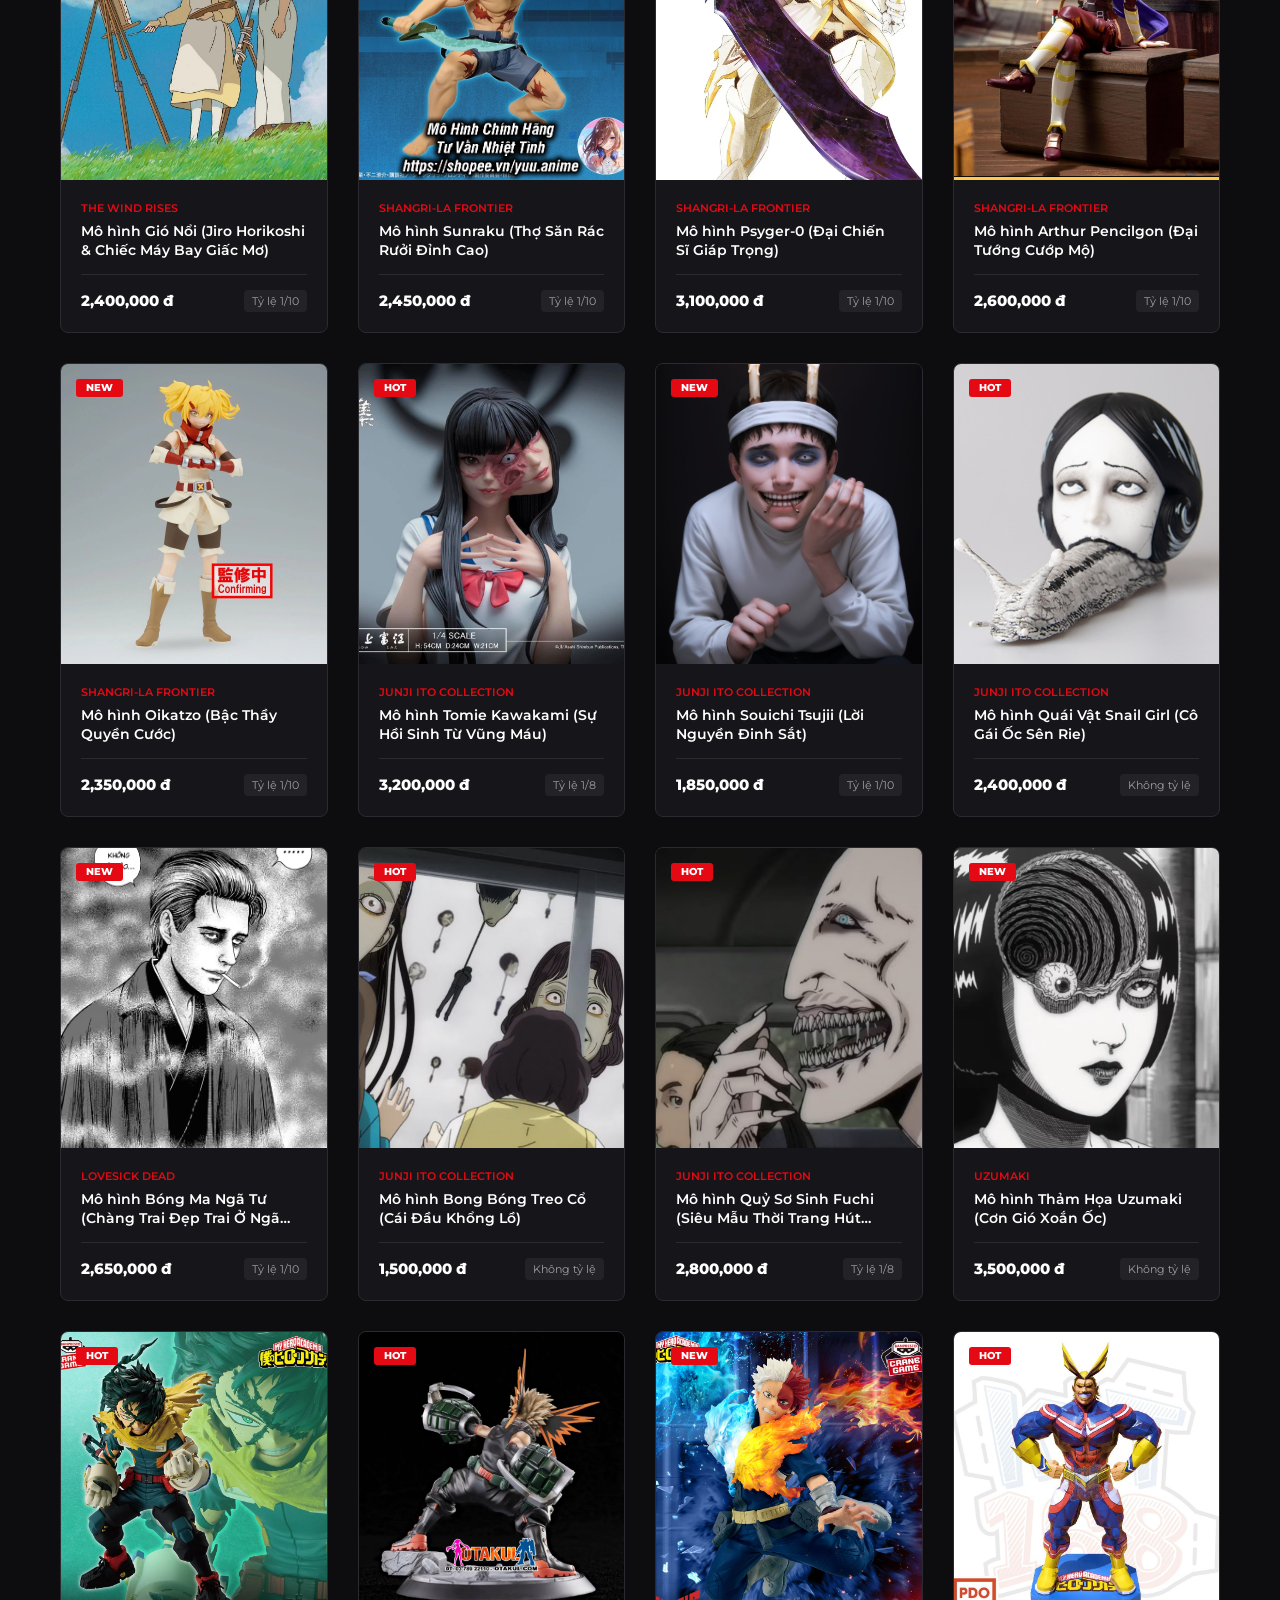
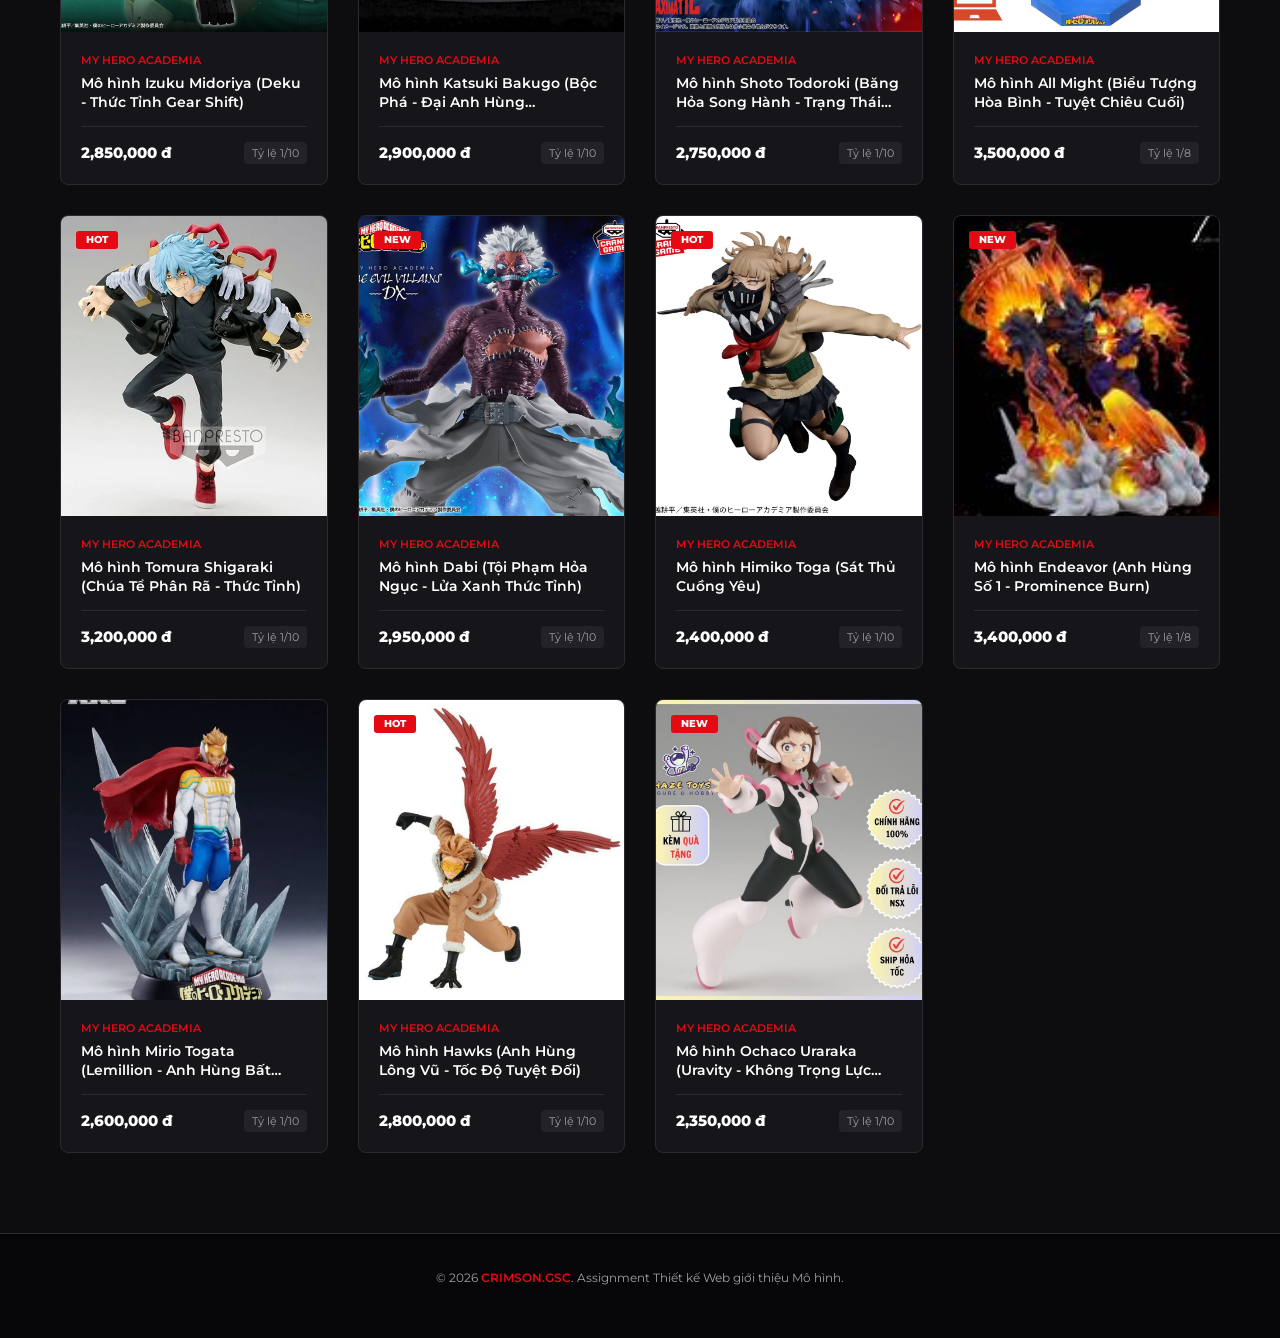
==== commit b0ebfb0c: "Create a project" ====
--- a/index.html
+++ b/index.html
@@ -6,6 +6,10 @@
     <title>GSC Crimson - Trang Chủ Mô Hình</title>
     <link
       href="https://fonts.googleapis.com/css2?family=Montserrat:wght@300;400;600;800&display=swap"
+      rel="stylesheet"
+    />
+    <link
+      href="https://cdn.jsdelivr.net/npm/bootstrap@5.3.3/dist/css/bootstrap.min.css"
       rel="stylesheet"
     />
     <link rel="stylesheet" href="css/style.css" />
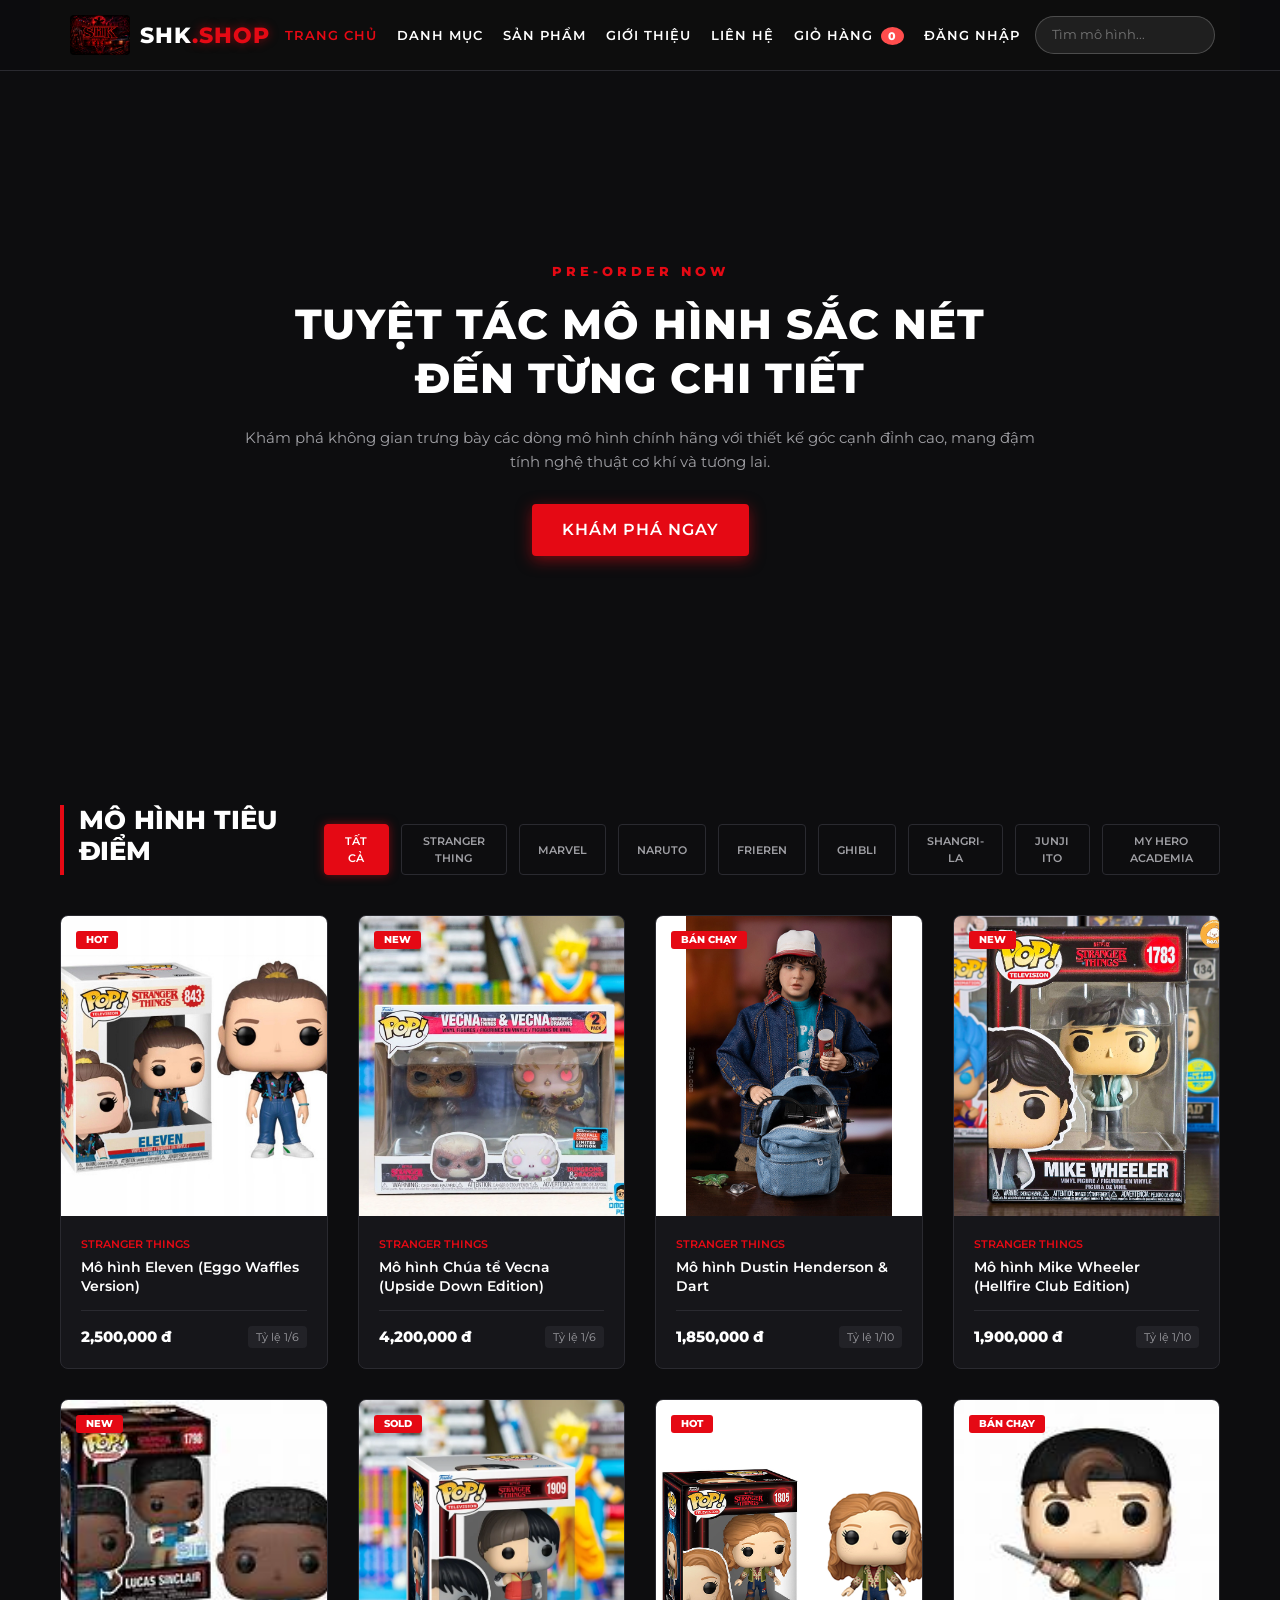
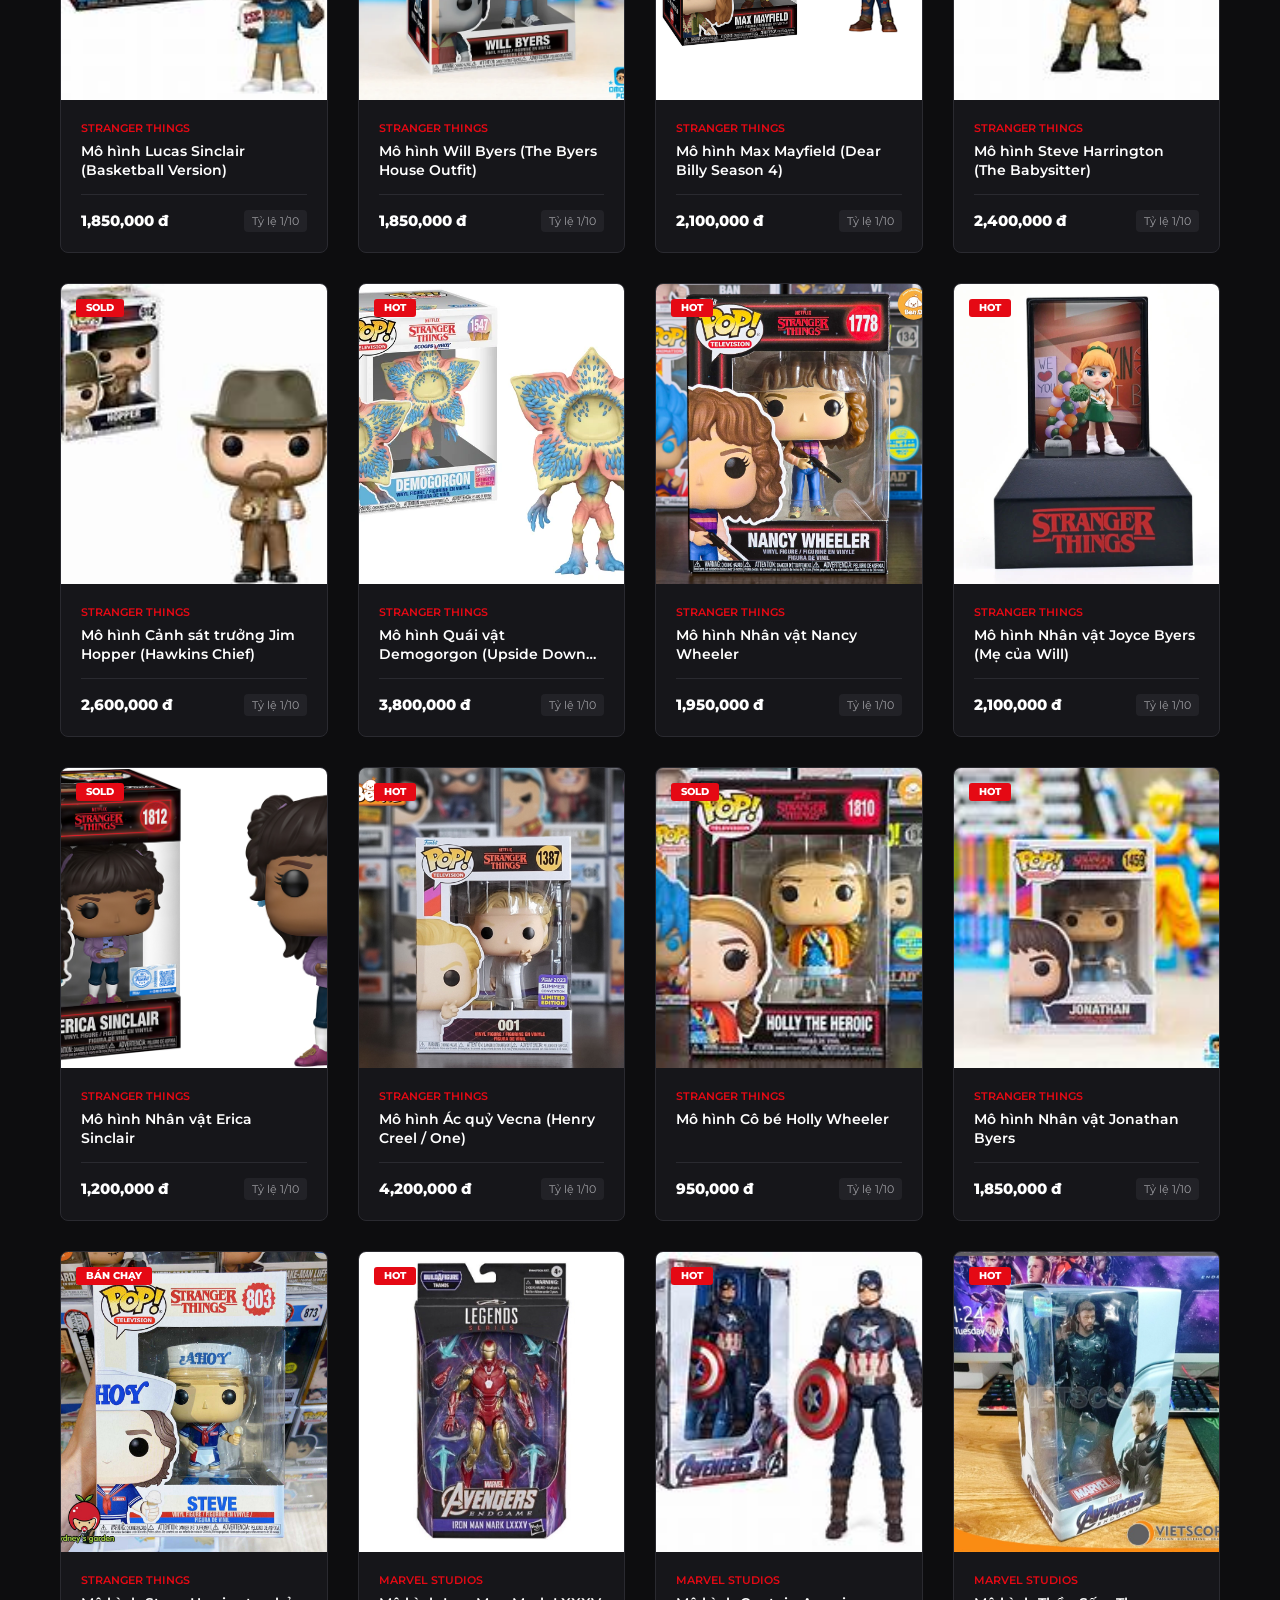
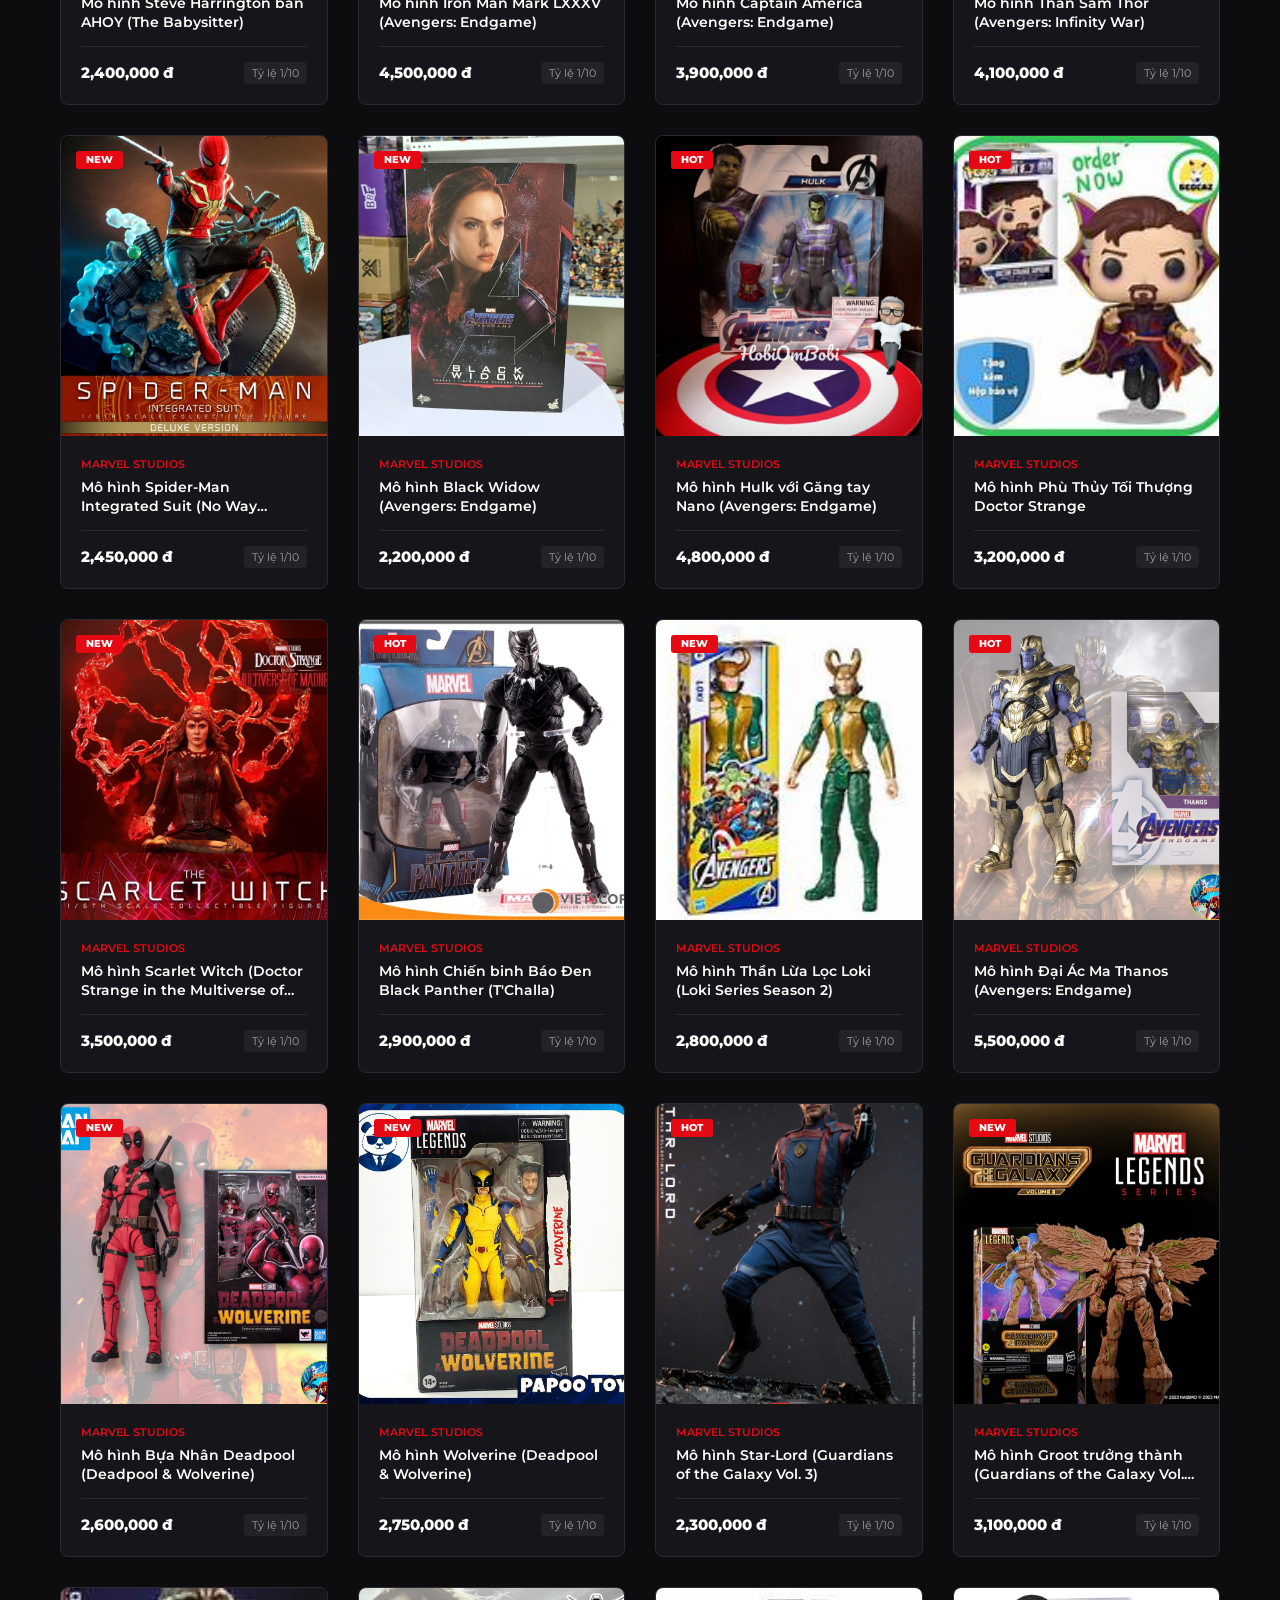
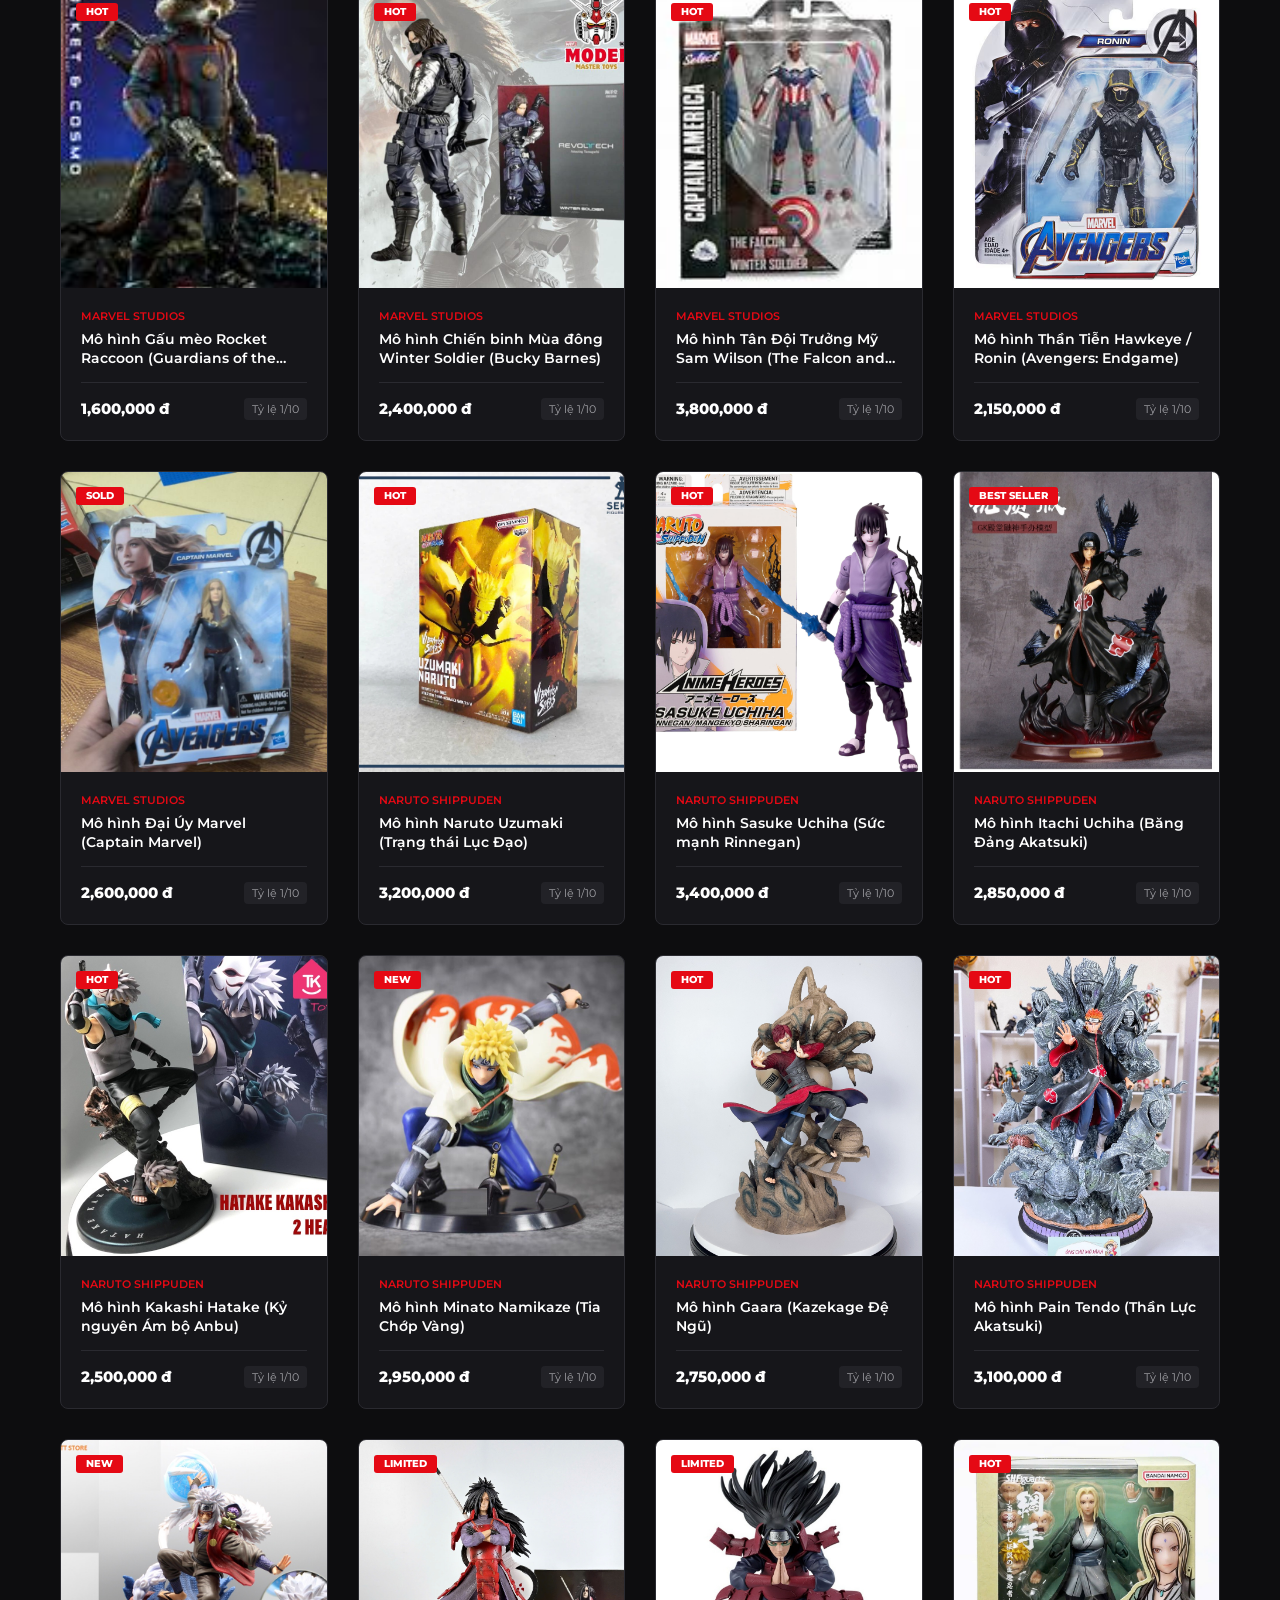
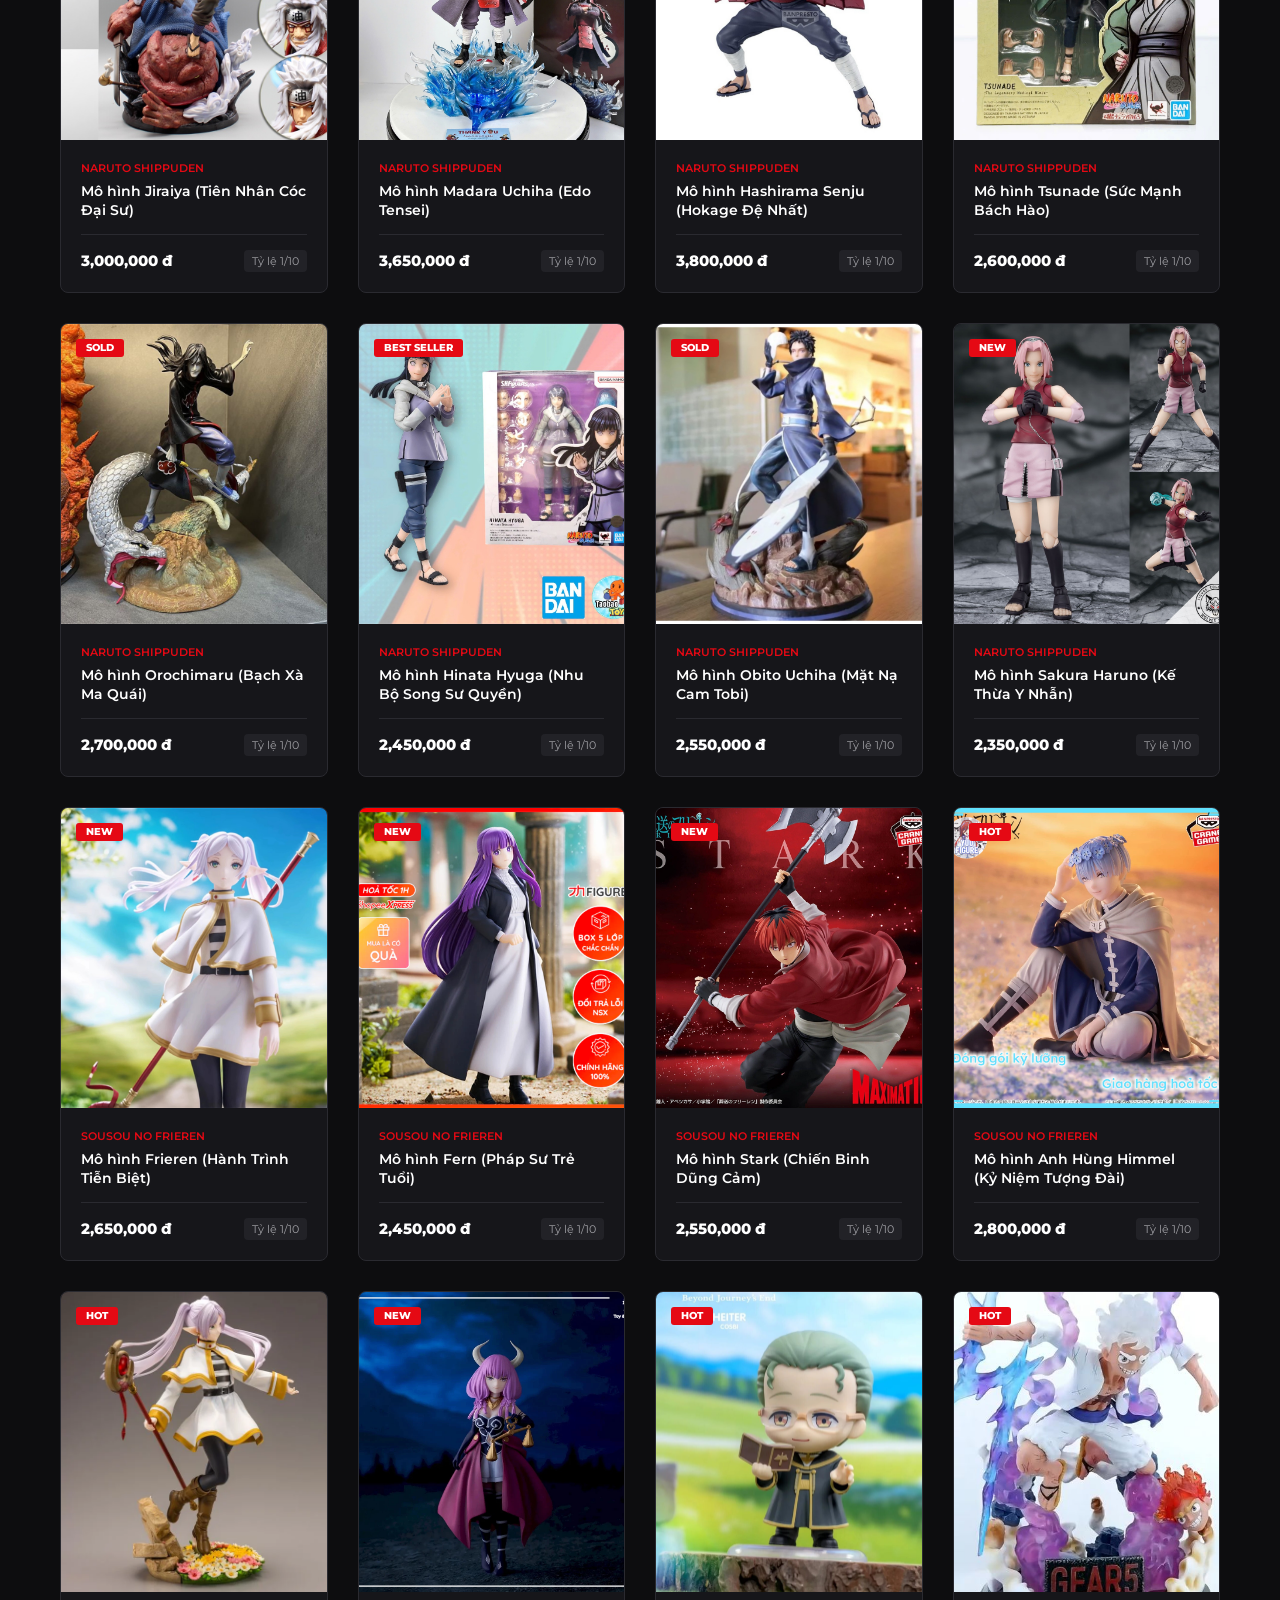
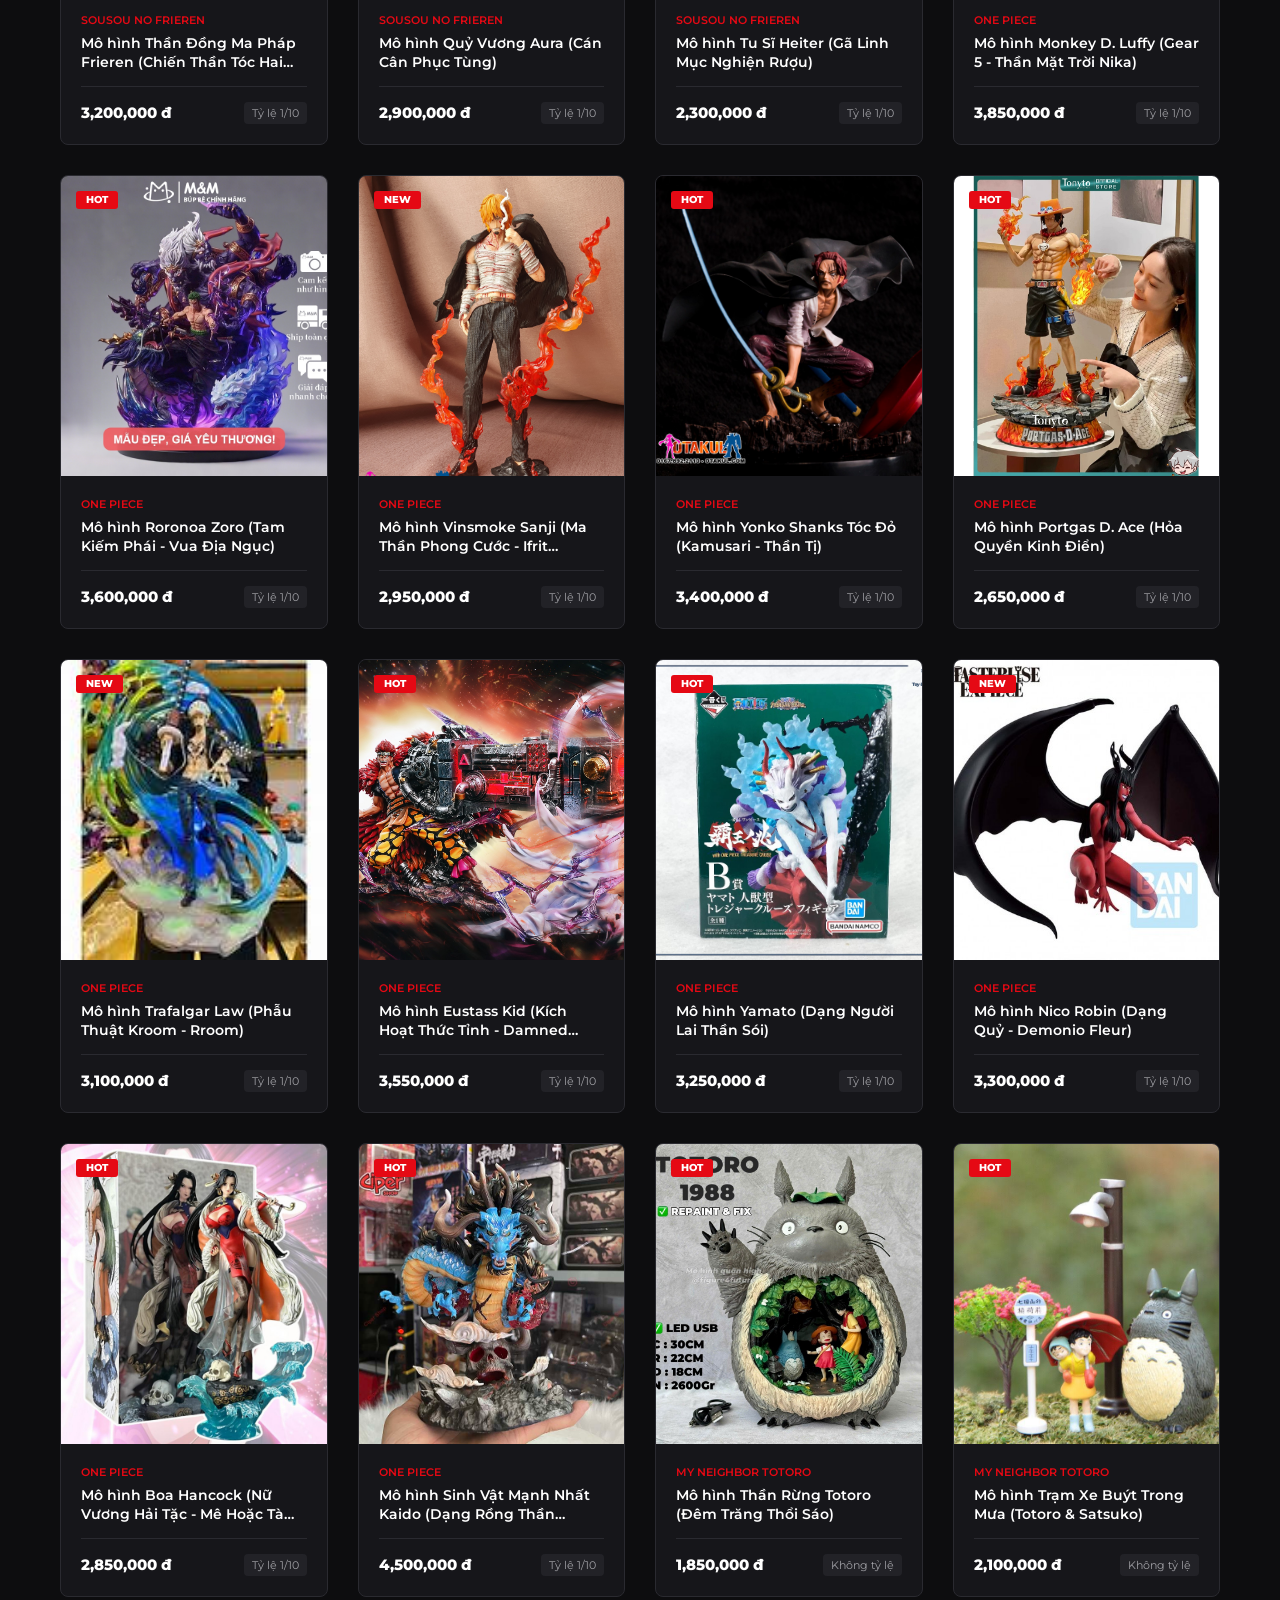
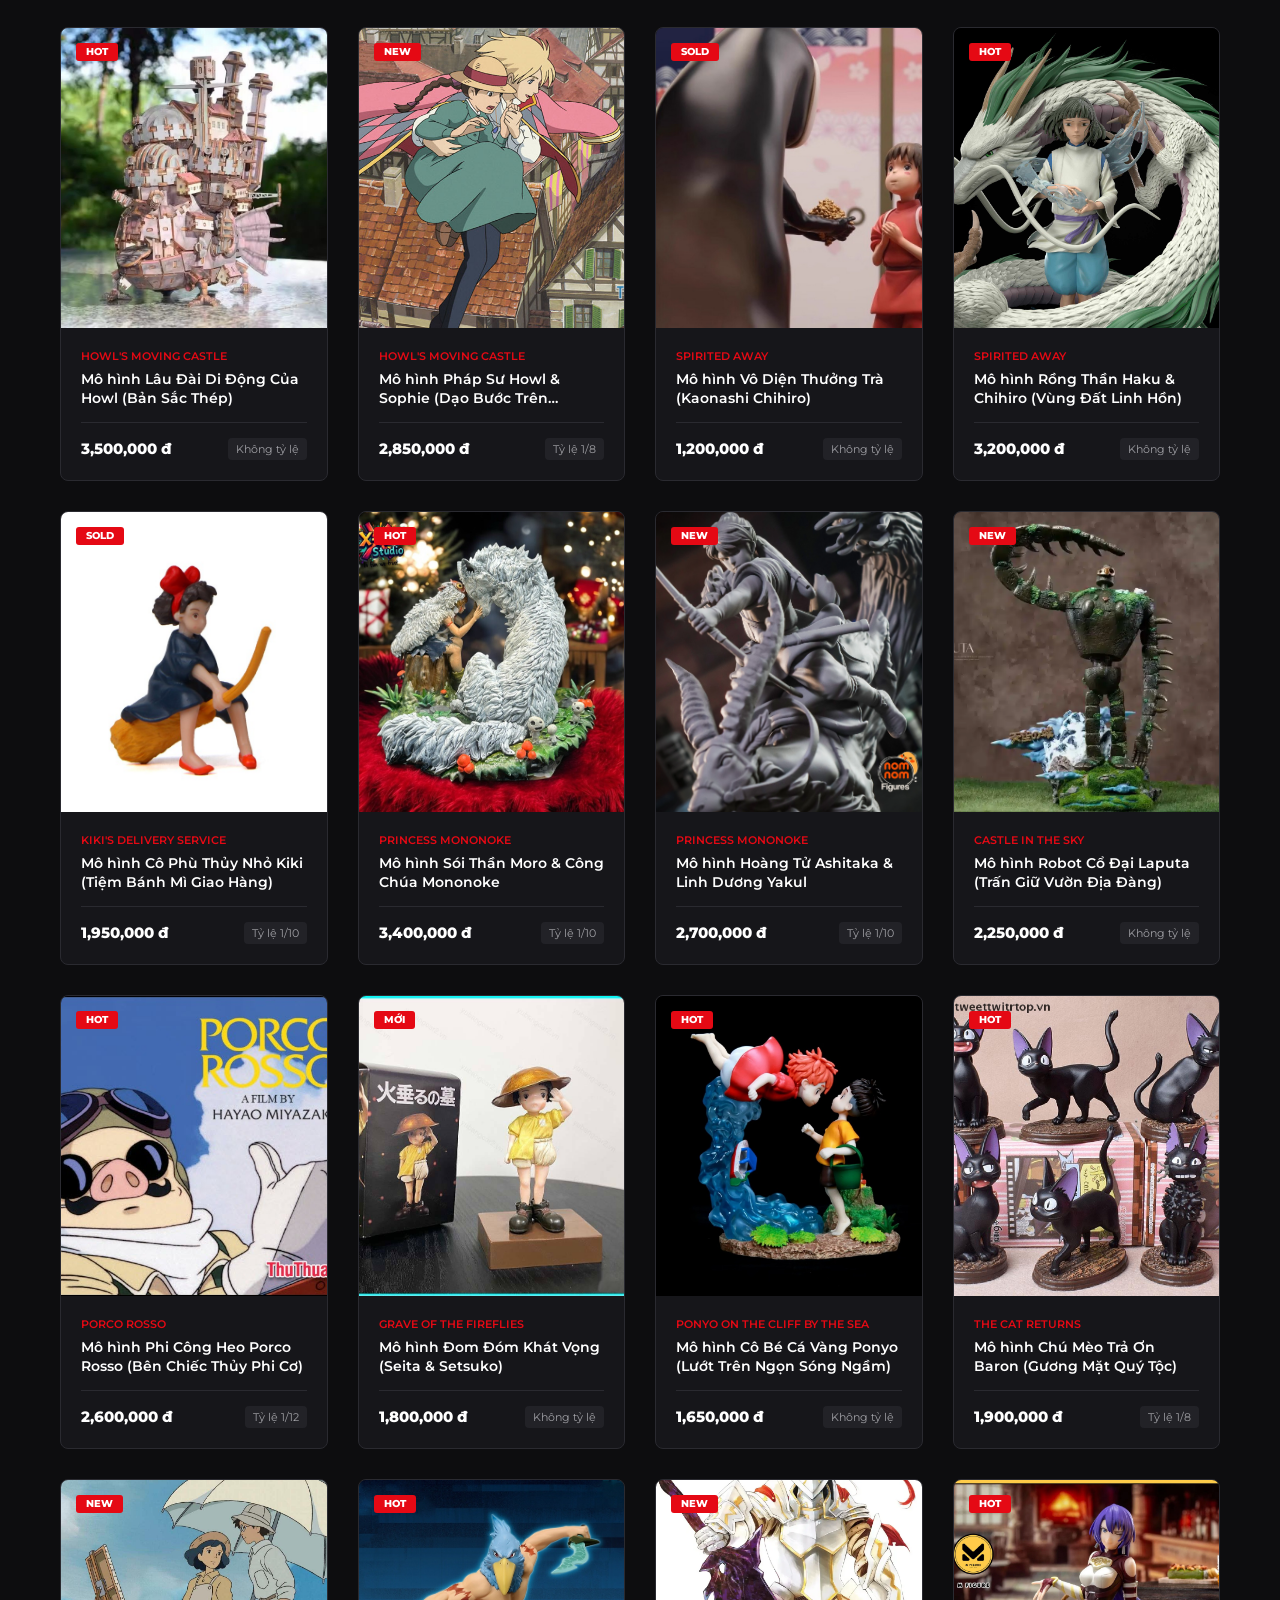
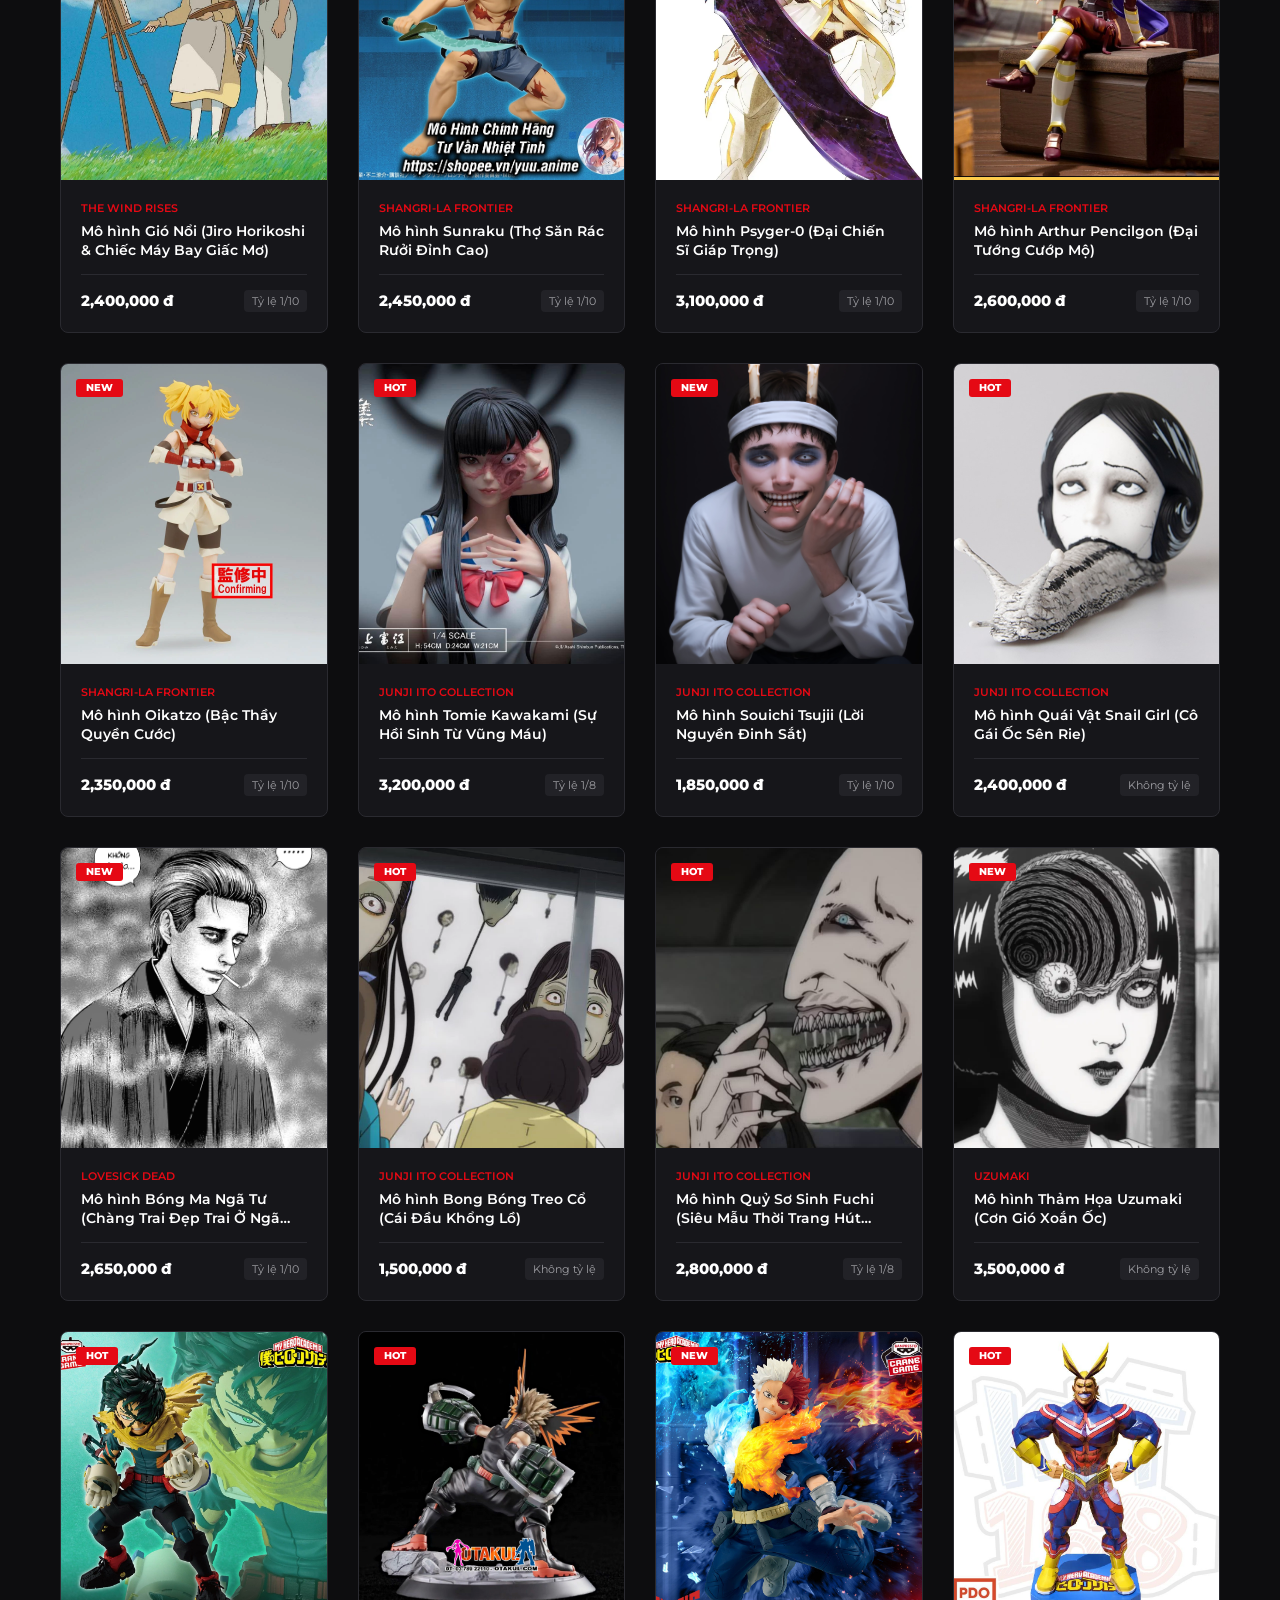
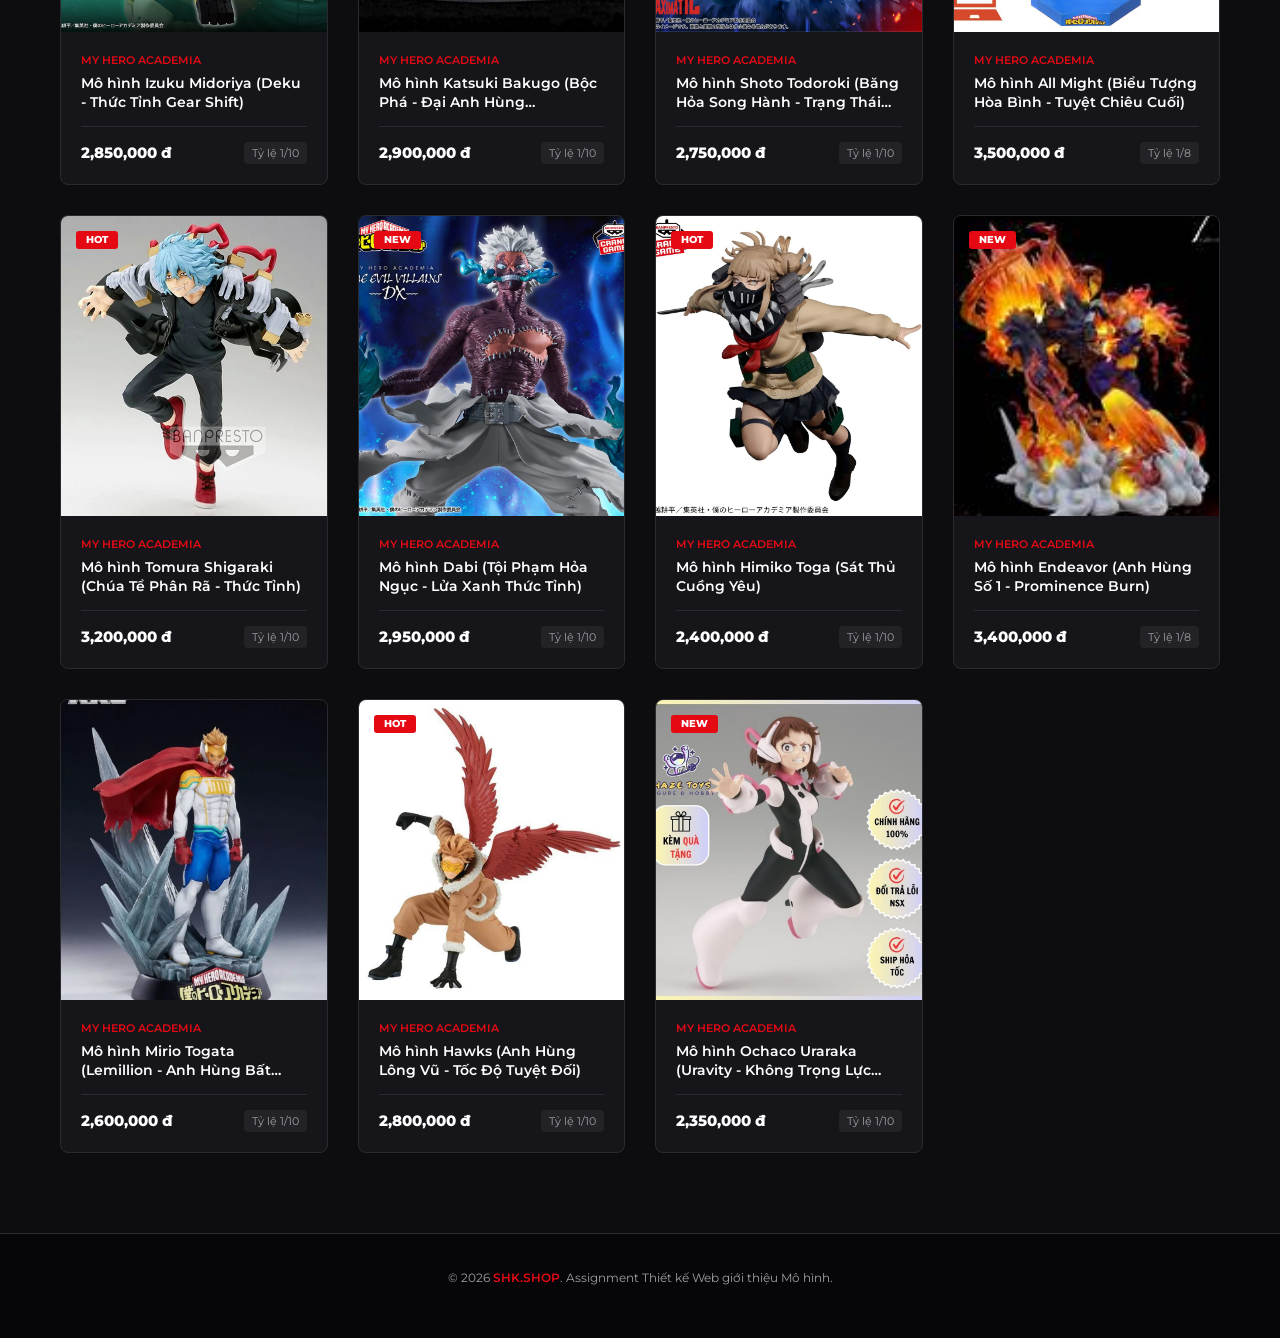
==== commit caca2148: "Create a project" ====
--- a/index.html
+++ b/index.html
@@ -3,20 +3,83 @@
   <head>
     <meta charset="UTF-8" />
     <meta name="viewport" content="width=device-width, initial-scale=1.0" />
-    <title>GSC Crimson - Trang Chủ Mô Hình</title>
+    <title>SHK.SHOP - Trang Chủ Mô Hình</title>
+
+    <!-- Google Fonts -->
     <link
       href="https://fonts.googleapis.com/css2?family=Montserrat:wght@300;400;600;800&display=swap"
       rel="stylesheet"
     />
+
+    <!-- Bootstrap CSS -->
     <link
       href="https://cdn.jsdelivr.net/npm/bootstrap@5.3.3/dist/css/bootstrap.min.css"
       rel="stylesheet"
     />
+
+    <!-- Custom CSS -->
     <link rel="stylesheet" href="css/style.css" />
+
+    <style>
+      /* =========================================================
+         🛠️ FIX ĐĂNG KÝ CĂN LỀ NAVBAR & Ô TÌM KIẾM SÁT LỀ PHẢI
+         ========================================================= */
+      .navbar {
+        display: flex !important;
+        flex-wrap: nowrap !important; /* Ngăn rớt dòng */
+        align-items: center !important;
+        justify-content: space-between !important;
+        padding: 15px 30px !important;
+        background-color: #0d0d0d !important;
+        gap: 15px;
+      }
+
+      .logo-container {
+        display: flex;
+        align-items: center;
+        gap: 10px;
+        flex-shrink: 0;
+      }
+
+      .nav-links {
+        display: flex;
+        align-items: center;
+        gap: 20px;
+        list-style: none;
+        margin: 0;
+        padding: 0;
+        flex-shrink: 0;
+      }
+
+      /* Đẩy ô tìm kiếm sang góc ngoài cùng mé bên phải */
+      .search-box {
+        margin-left: auto !important;
+        flex-shrink: 0;
+      }
+
+      .search-box input {
+        padding: 8px 16px;
+        border-radius: 20px;
+        border: 1px solid rgba(255, 255, 255, 0.2);
+        background: rgba(255, 255, 255, 0.08);
+        color: #fff;
+        outline: none;
+        width: 180px;
+        font-size: 13px;
+        transition: all 0.3s ease;
+      }
+
+      .search-box input:focus {
+        border-color: #ff4d4d;
+        box-shadow: 0 0 8px rgba(255, 77, 77, 0.5);
+        width: 220px;
+      }
+    </style>
   </head>
   <body>
     <header>
       <nav class="navbar">
+        <!-- 1. Logo góc trái -->
         <div class="logo-container">
           <img src="assets/logo.jpg" alt="Logo" class="logo-img" />
           <div class="logo-text">
@@ -24,6 +87,7 @@
           </div>
         </div>
 
+        <!-- 2. Menu điều hướng ở giữa -->
         <ul class="nav-links">
           <li><a href="index.html" class="active">Trang Chủ</a></li>
           <li><a href="html/danh-muc.html">Danh Mục</a></li>
@@ -51,6 +115,7 @@
           <li><a href="html/dang-nhap.html" id="navAuth">Đăng Nhập</a></li>
         </ul>
 
+        <!-- 3. Ô tìm kiếm ngoài cùng bên phải -->
         <div class="search-box">
           <input type="text" id="searchInput" placeholder="Tìm mô hình..." />
         </div>
@@ -137,11 +202,13 @@
 
     <footer>
       <p>
-        &copy; 2026 <span>CRIMSON.GSC</span>. Assignment Thiết kế Web giới thiệu
-        Mô hình.
+        &copy; 2026 <span>SHK.SHOP</span>. Assignment Thiết kế Web giới thiệu Mô
+        hình.
       </p>
     </footer>
 
+    <!-- Bootstrap JS Bundle -->
+    <script src="https://cdn.jsdelivr.net/npm/bootstrap@5.3.3/dist/js/bootstrap.bundle.min.js"></script>
     <script src="js/script.js"></script>
 
     <script>
--- a/css/style.css
+++ b/css/style.css
@@ -367,3 +367,56 @@
   box-shadow: 0 0 10px rgba(255, 77, 77, 0.5);
   transform: translateY(-2px);
 }
+/* =========================================================
+   🛠️ FIX LỖI NAVBAR BỊ RỚT DÒNG TRÊN TOÀN BỘ CÁC TRANG
+   ========================================================= */
+.navbar {
+  display: flex !important;
+  flex-wrap: nowrap !important; /* Khóa không cho các mục rớt dòng */
+  align-items: center !important;
+  justify-content: space-between !important;
+  padding: 15px 30px !important;
+  background-color: #0d0d0d !important;
+  gap: 15px;
+}
+
+.logo-container {
+  display: flex;
+  align-items: center;
+  gap: 10px;
+  flex-shrink: 0; /* Giữ nguyên cỡ logo không bị bóp nhỏ */
+}
+
+.nav-links {
+  display: flex;
+  align-items: center;
+  gap: 20px;
+  list-style: none;
+  margin: 0;
+  padding: 0;
+  flex-shrink: 0;
+}
+
+/* Ép ô Tìm Kiếm luôn nhảy sát ra ngoài cùng mé bên phải */
+.search-box {
+  margin-left: auto !important;
+  flex-shrink: 0;
+}
+
+.search-box input {
+  padding: 8px 16px;
+  border-radius: 20px;
+  border: 1px solid rgba(255, 255, 255, 0.2);
+  background: rgba(255, 255, 255, 0.08);
+  color: #fff;
+  outline: none;
+  width: 180px;
+  font-size: 13px;
+  transition: all 0.3s ease;
+}
+
+.search-box input:focus {
+  border-color: #ff4d4d;
+  box-shadow: 0 0 8px rgba(255, 77, 77, 0.5);
+  width: 220px;
+}
